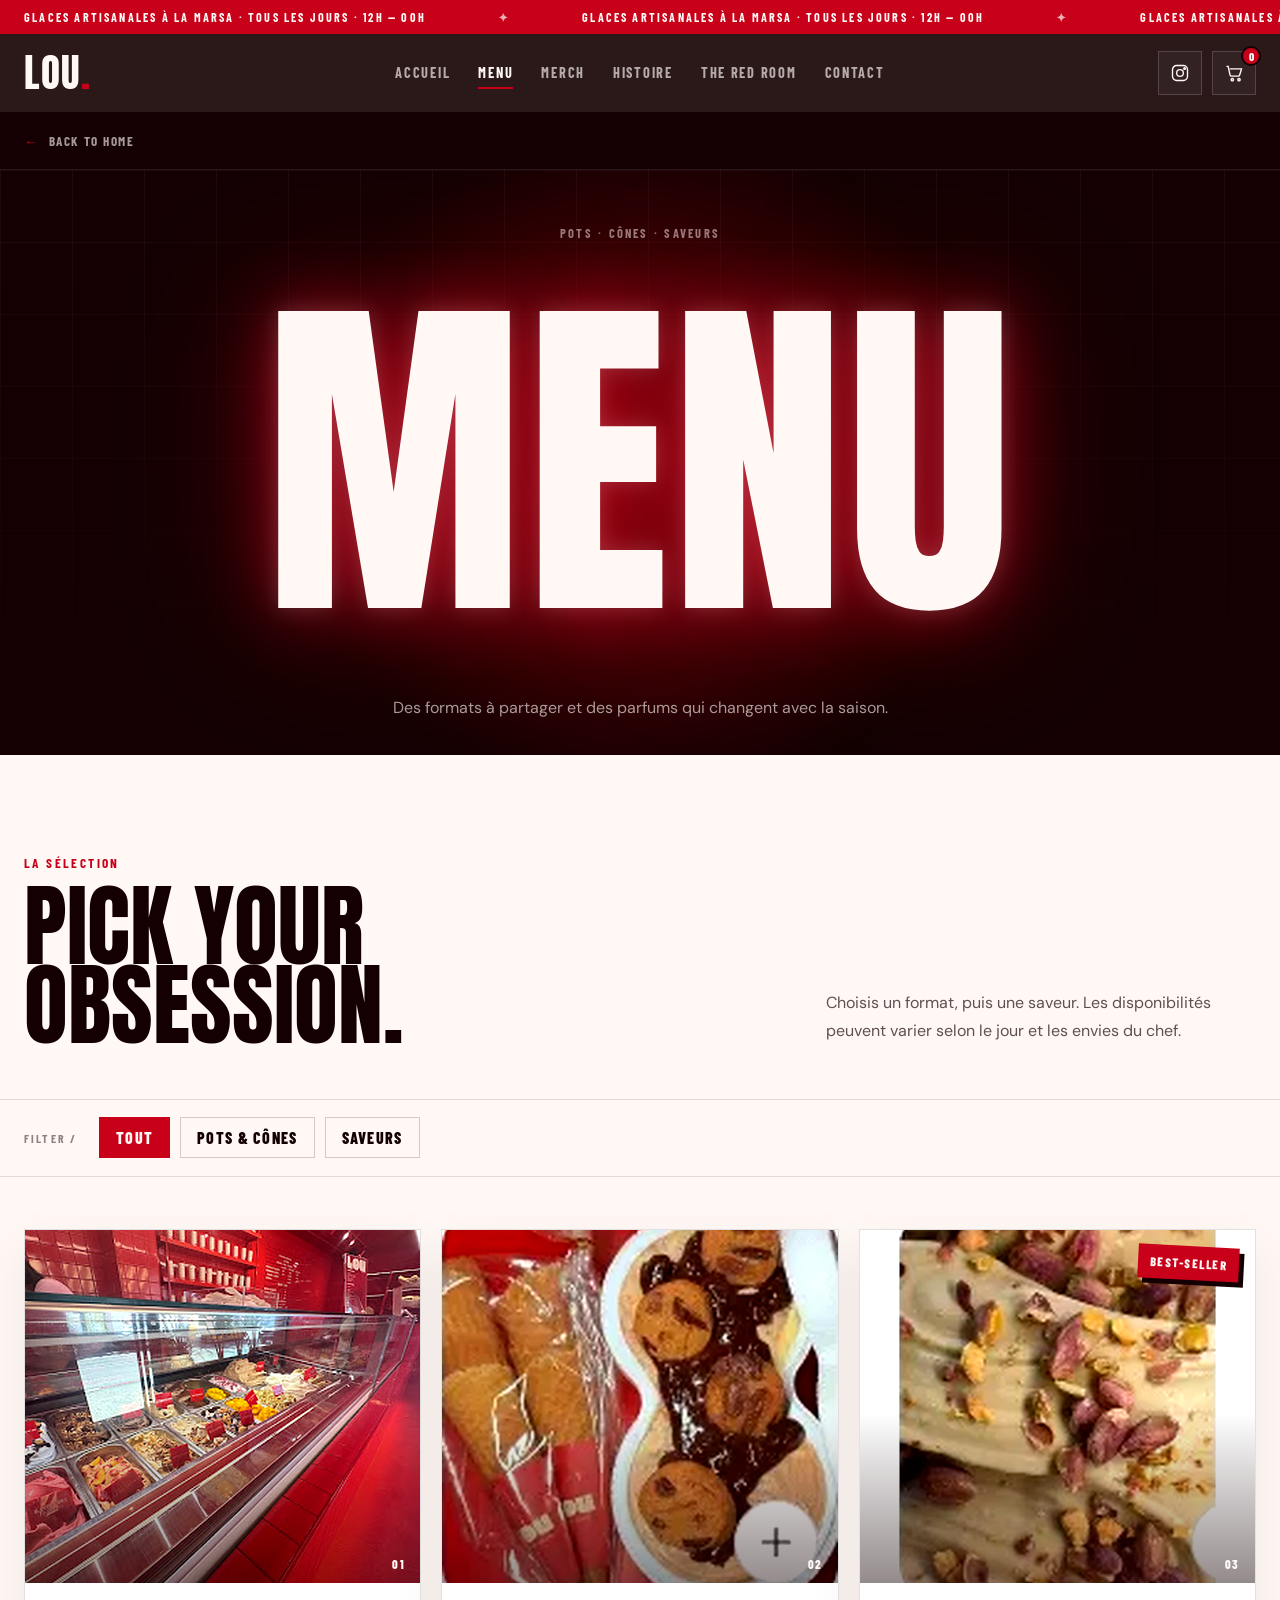
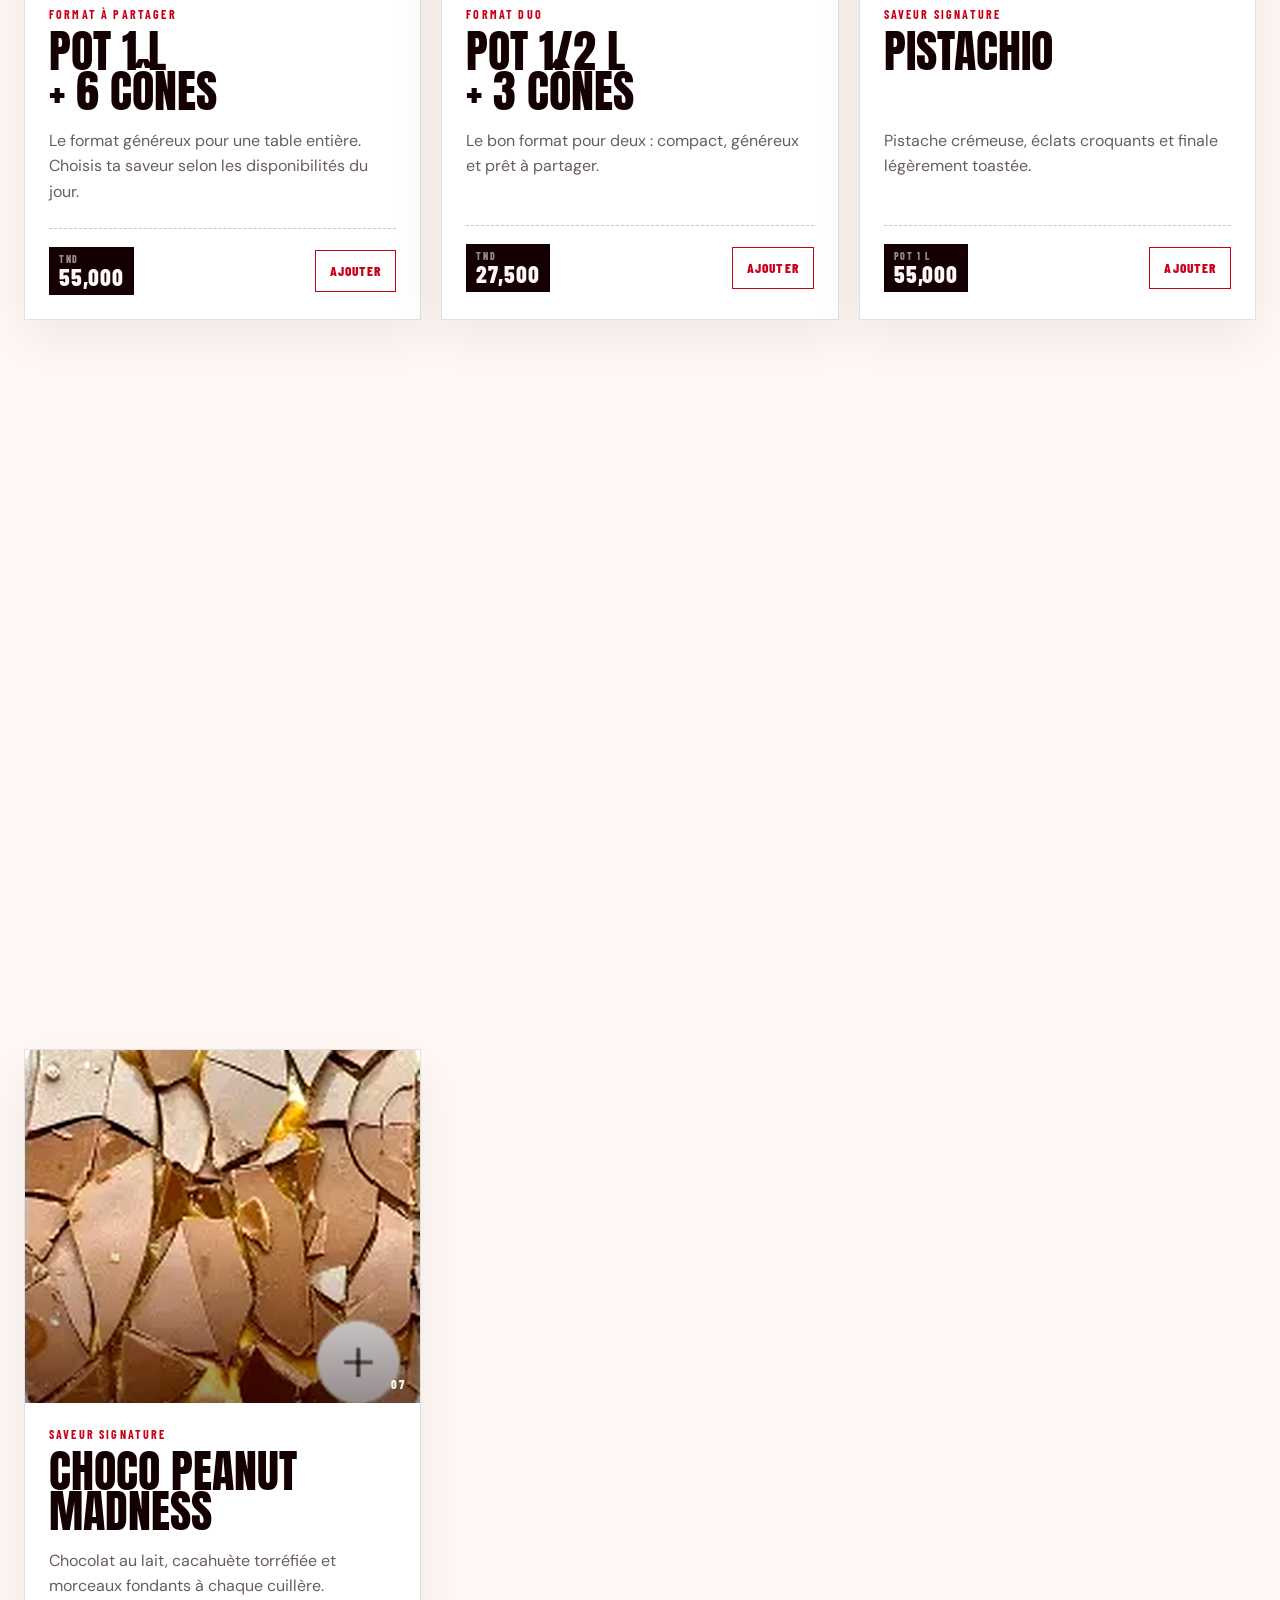
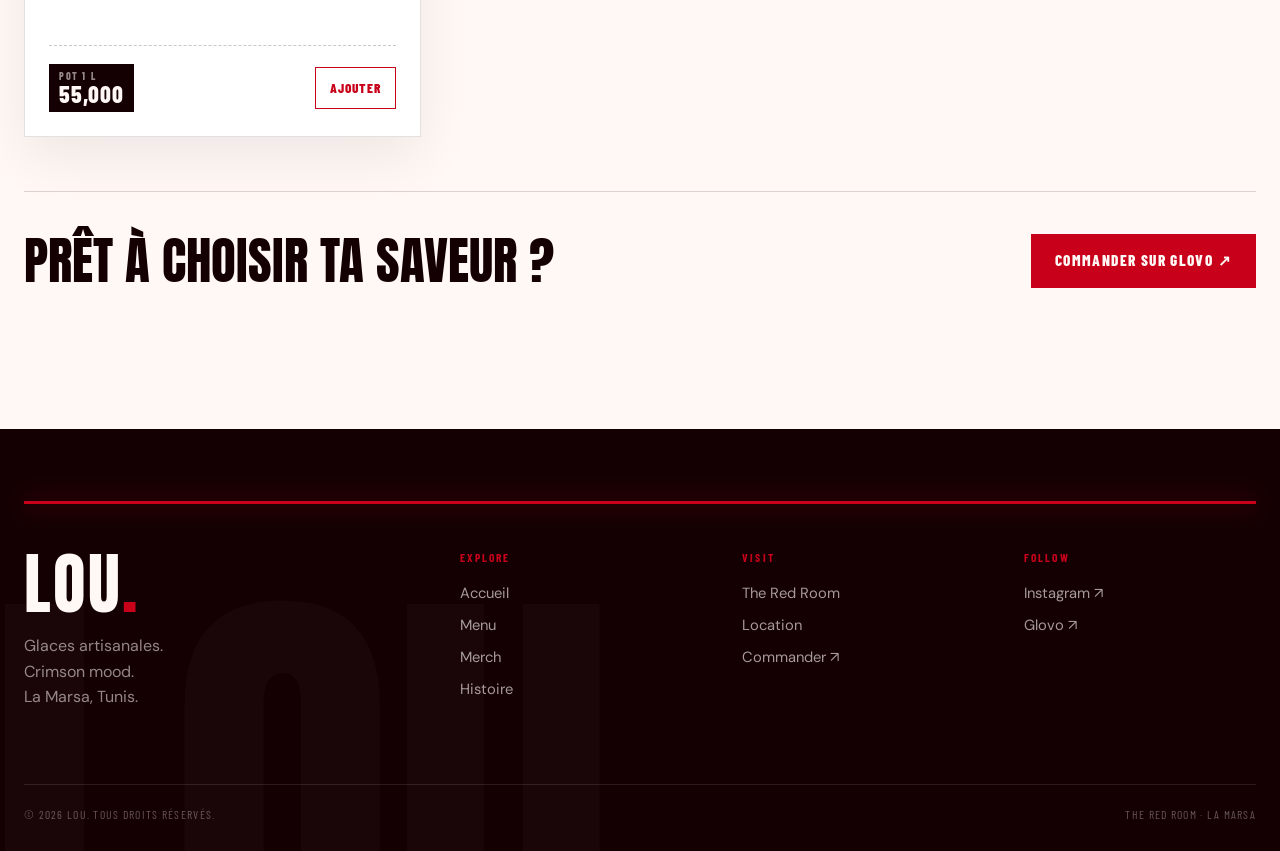
==== menu.html @ 0f04a9cf "Add files via upload" ====
<!DOCTYPE html>
<html lang="fr">
<head>
  <meta charset="UTF-8">
  <meta name="viewport" content="width=device-width, initial-scale=1.0">
  <meta name="description" content="Découvrez le menu complet de LOU : pots, cônes et saveurs artisanales à La Marsa.">
  <meta name="theme-color" content="#140003">
  <title>Menu — LOU La Marsa</title>
  <link rel="preconnect" href="https://fonts.googleapis.com">
  <link rel="preconnect" href="https://fonts.gstatic.com" crossorigin>
  <link href="https://fonts.googleapis.com/css2?family=Anton&family=Barlow+Condensed:wght@500;600;700;800&family=DM+Sans:opsz,wght@9..40,400;9..40,500;9..40,600;9..40,700&display=swap" rel="stylesheet">
  <link rel="icon" href="data:image/svg+xml,<svg xmlns='http://www.w3.org/2000/svg' viewBox='0 0 100 100'><text y='.9em' font-size='90'>🍦</text></svg>">
  <link rel="stylesheet" href="style.css">
  <script src="script.js" defer></script>
</head>
<body class="page-menu is-entering">
  <div class="page-transition" aria-hidden="true"><span>MENU</span></div>
  <div class="announcement"><div class="announcement-track"><span>GLACES ARTISANALES À LA MARSA · TOUS LES JOURS · 12H — 00H</span><span aria-hidden="true">GLACES ARTISANALES À LA MARSA · TOUS LES JOURS · 12H — 00H</span><span aria-hidden="true">GLACES ARTISANALES À LA MARSA · TOUS LES JOURS · 12H — 00H</span></div></div>

  <header class="site-header" id="siteHeader">
    <a class="brand" href="index.html" aria-label="Accueil LOU">LOU<span>.</span></a>
    <nav class="desktop-nav" aria-label="Navigation principale"><a data-nav="home" href="index.html">Accueil</a><a data-nav="menu" href="menu.html">Menu</a><a data-nav="merch" href="merch.html">Merch</a><a href="index.html#histoire">Histoire</a><a href="index.html#red-room">The Red Room</a><a href="index.html#location">Contact</a></nav>
    <div class="header-actions"><a class="icon-link" href="https://www.instagram.com/loucreate__/" target="_blank" rel="noopener" aria-label="Instagram LOU"><svg viewBox="0 0 24 24" aria-hidden="true"><rect x="3" y="3" width="18" height="18" rx="5"></rect><circle cx="12" cy="12" r="4"></circle><circle cx="17.5" cy="6.5" r="1"></circle></svg></a><a class="cart-button" href="https://glovoapp.com/fr/tn/tunis/stores/lou-tis" target="_blank" rel="noopener" aria-label="Commander sur Glovo"><svg viewBox="0 0 24 24" aria-hidden="true"><path d="M3 4h2l2.2 10.2a2 2 0 0 0 2 1.6h7.7a2 2 0 0 0 1.9-1.4L21 7H7"></path><circle cx="10" cy="20" r="1.4"></circle><circle cx="18" cy="20" r="1.4"></circle></svg><span class="cart-count" id="cartCount">0</span></a><button class="menu-toggle" id="menuToggle" type="button" aria-label="Ouvrir le menu" aria-expanded="false" aria-controls="mobileMenu"><span></span><span></span></button></div>
    <nav class="mobile-menu" id="mobileMenu" aria-label="Navigation mobile"><a data-nav="home" href="index.html">Accueil</a><a data-nav="menu" href="menu.html">Menu</a><a data-nav="merch" href="merch.html">Merch</a><a href="index.html#histoire">Histoire</a><a href="index.html#red-room">The Red Room</a><a href="index.html#location">Contact</a><a class="mobile-menu-cta" href="https://glovoapp.com/fr/tn/tunis/stores/lou-tis" target="_blank" rel="noopener">Commander sur Glovo ↗</a></nav>
  </header>

  <main>
    <div class="breadcrumb-wrap"><a class="breadcrumb" href="index.html"><span>←</span> Back to Home</a></div>

    <section class="page-hero page-hero-menu">
      <div class="page-hero-grid" aria-hidden="true"></div>
      <p class="page-hero-kicker">Pots · Cônes · Saveurs</p>
      <h1>MENU</h1>
      <p>Des formats à partager et des parfums qui changent avec la saison.</p>
    </section>

    <section class="catalog-section catalog-menu">
      <div class="catalog-intro container reveal"><div><p class="eyebrow eyebrow-red">La sélection</p><h2>Pick your<br>obsession.</h2></div><p>Choisis un format, puis une saveur. Les disponibilités peuvent varier selon le jour et les envies du chef.</p></div>

      <div class="filter-bar-wrap">
        <div class="filter-bar container" role="group" aria-label="Filtrer le menu">
          <span class="filter-label">FILTER /</span>
          <button class="filter-button is-active" type="button" data-filter-group="menu" data-filter="all">Tout</button>
          <button class="filter-button" type="button" data-filter-group="menu" data-filter="formats">Pots &amp; Cônes</button>
          <button class="filter-button" type="button" data-filter-group="menu" data-filter="saveurs">Saveurs</button>
        </div>
      </div>

      <div class="catalog-grid menu-catalog-grid container" data-filter-grid="menu">
        <article class="menu-catalog-card reveal" data-category="formats" data-menu-card>
          <div class="menu-catalog-media"><img src="assets/lou-vitrine.png" alt="Pot 1 litre LOU accompagné de six cônes"><span class="card-number">01</span></div>
          <div class="menu-catalog-copy"><p class="menu-card-kicker">Format à partager</p><h3>Pot 1 L<br>+ 6 cônes</h3><p>Le format généreux pour une table entière. Choisis ta saveur selon les disponibilités du jour.</p><div class="menu-catalog-bottom"><strong class="price-tag"><small>TND</small> 55,000</strong><button class="add-button" type="button" data-product="Pot 1 L + 6 cônes">Ajouter</button></div></div>
          <div class="menu-card-detail" aria-hidden="true"><span class="utility-label">DÉTAIL</span><p>1 litre · 6 cônes croustillants · saveur au choix.</p><button class="menu-details-toggle" type="button" aria-label="Fermer le détail">×</button></div><button class="menu-card-hit" type="button" aria-label="Voir le détail du Pot 1 L + 6 cônes"></button>
        </article>

        <article class="menu-catalog-card reveal" data-category="formats" data-menu-card>
          <div class="menu-catalog-media"><img src="assets/menu-half-pot.jpg" alt="Pot un demi-litre LOU accompagné de trois cônes"><span class="card-number">02</span></div>
          <div class="menu-catalog-copy"><p class="menu-card-kicker">Format duo</p><h3>Pot 1/2 L<br>+ 3 cônes</h3><p>Le bon format pour deux : compact, généreux et prêt à partager.</p><div class="menu-catalog-bottom"><strong class="price-tag"><small>TND</small> 27,500</strong><button class="add-button" type="button" data-product="Pot 1/2 L + 3 cônes">Ajouter</button></div></div>
          <div class="menu-card-detail" aria-hidden="true"><span class="utility-label">DÉTAIL</span><p>1/2 litre · 3 cônes · saveur au choix selon disponibilité.</p><button class="menu-details-toggle" type="button" aria-label="Fermer le détail">×</button></div><button class="menu-card-hit" type="button" aria-label="Voir le détail du Pot 1/2 L + 3 cônes"></button>
        </article>

        <article class="menu-catalog-card reveal" data-category="saveurs" data-menu-card>
          <span class="floating-badge">BEST-SELLER</span><div class="menu-catalog-media"><img src="assets/menu-pistachio.jpg" alt="Glace Pistachio"><span class="card-number">03</span></div>
          <div class="menu-catalog-copy"><p class="menu-card-kicker">Saveur signature</p><h3>Pistachio</h3><p>Pistache crémeuse, éclats croquants et finale légèrement toastée.</p><div class="menu-catalog-bottom"><strong class="price-tag"><small>POT 1 L</small> 55,000</strong><button class="add-button" type="button" data-product="Pistachio">Ajouter</button></div></div>
          <div class="menu-card-detail" aria-hidden="true"><span class="utility-label">PROFIL</span><p>Pistache ronde · fruits secs · douceur maîtrisée.</p><button class="menu-details-toggle" type="button" aria-label="Fermer le détail">×</button></div><button class="menu-card-hit" type="button" aria-label="Voir le détail de Pistachio"></button>
        </article>

        <article class="menu-catalog-card reveal" data-category="saveurs" data-menu-card>
          <div class="menu-catalog-media"><img src="assets/menu-brownie-fix.jpg" alt="The Brownie Fix"><span class="card-number">04</span></div>
          <div class="menu-catalog-copy"><p class="menu-card-kicker">Saveur signature</p><h3>The<br>Brownie Fix</h3><p>Éclats de brownie, noisettes croquantes et sauce chocolat ultra-gourmande.</p><div class="menu-catalog-bottom"><strong class="price-tag"><small>POT 1 L</small> 55,000</strong><button class="add-button" type="button" data-product="The Brownie Fix">Ajouter</button></div></div>
          <div class="menu-card-detail" aria-hidden="true"><span class="utility-label">PROFIL</span><p>Brownie fondant · noisettes · chocolat · gros contraste.</p><button class="menu-details-toggle" type="button" aria-label="Fermer le détail">×</button></div><button class="menu-card-hit" type="button" aria-label="Voir le détail de The Brownie Fix"></button>
        </article>

        <article class="menu-catalog-card reveal" data-category="saveurs" data-menu-card>
          <div class="menu-catalog-media"><img src="assets/menu-valrhona.jpg" alt="Valrhona Dark Chocolate"><span class="card-number">05</span></div>
          <div class="menu-catalog-copy"><p class="menu-card-kicker">Saveur signature</p><h3>Valrhona<br>Dark Chocolate</h3><p>Chocolat noir intense, texture dense et finale profondément cacaotée.</p><div class="menu-catalog-bottom"><strong class="price-tag"><small>POT 1 L</small> 55,000</strong><button class="add-button" type="button" data-product="Valrhona Dark Chocolate">Ajouter</button></div></div>
          <div class="menu-card-detail" aria-hidden="true"><span class="utility-label">PROFIL</span><p>Cacao profond · intensité nette · douceur maîtrisée.</p><button class="menu-details-toggle" type="button" aria-label="Fermer le détail">×</button></div><button class="menu-card-hit" type="button" aria-label="Voir le détail de Valrhona Dark Chocolate"></button>
        </article>

        <article class="menu-catalog-card reveal" data-category="saveurs" data-menu-card>
          <div class="menu-catalog-media"><img src="assets/menu-berrylicious.jpg" alt="Berrylicious"><span class="card-number">06</span></div>
          <div class="menu-catalog-copy"><p class="menu-card-kicker">Saveur fruitée</p><h3>Berrylicious</h3><p>Une base lactée onctueuse avec un tourbillon généreux de fruits rouges.</p><div class="menu-catalog-bottom"><strong class="price-tag"><small>POT 1 L</small> 55,000</strong><button class="add-button" type="button" data-product="Berrylicious">Ajouter</button></div></div>
          <div class="menu-card-detail" aria-hidden="true"><span class="utility-label">PROFIL</span><p>Fruité · acidulé · ultra-crémeux · éclats croquants.</p><button class="menu-details-toggle" type="button" aria-label="Fermer le détail">×</button></div><button class="menu-card-hit" type="button" aria-label="Voir le détail de Berrylicious"></button>
        </article>

        <article class="menu-catalog-card reveal" data-category="saveurs" data-menu-card>
          <div class="menu-catalog-media"><img src="assets/menu-choco-peanut.jpg" alt="Choco Peanut Madness"><span class="card-number">07</span></div>
          <div class="menu-catalog-copy"><p class="menu-card-kicker">Saveur signature</p><h3>Choco Peanut<br>Madness</h3><p>Chocolat au lait, cacahuète torréfiée et morceaux fondants à chaque cuillère.</p><div class="menu-catalog-bottom"><strong class="price-tag"><small>POT 1 L</small> 55,000</strong><button class="add-button" type="button" data-product="Choco Peanut Madness">Ajouter</button></div></div>
          <div class="menu-card-detail" aria-hidden="true"><span class="utility-label">PROFIL</span><p>Chocolat lacté · peanut roast · salé-sucré généreux.</p><button class="menu-details-toggle" type="button" aria-label="Fermer le détail">×</button></div><button class="menu-card-hit" type="button" aria-label="Voir le détail de Choco Peanut Madness"></button>
        </article>
      </div>

      <div class="catalog-cta container reveal"><p>Prêt à choisir ta saveur ?</p><a class="button button-red" href="https://glovoapp.com/fr/tn/tunis/stores/lou-tis" target="_blank" rel="noopener">Commander sur Glovo ↗</a></div>
    </section>
  </main>

  <footer class="site-footer"><div class="footer-watermark" aria-hidden="true">LOU</div><div class="footer-topline"></div><div class="footer-grid container"><div class="footer-intro"><a class="footer-brand" href="index.html">LOU<span>.</span></a><p>Glaces artisanales.<br>Crimson mood.<br>La Marsa, Tunis.</p></div><div class="footer-column"><span>EXPLORE</span><a href="index.html">Accueil</a><a href="menu.html">Menu</a><a href="merch.html">Merch</a><a href="index.html#histoire">Histoire</a></div><div class="footer-column"><span>VISIT</span><a href="index.html#red-room">The Red Room</a><a href="index.html#location">Location</a><a href="https://glovoapp.com/fr/tn/tunis/stores/lou-tis" target="_blank" rel="noopener">Commander ↗</a></div><div class="footer-column"><span>FOLLOW</span><a href="https://www.instagram.com/loucreate__/" target="_blank" rel="noopener">Instagram ↗</a><a href="https://glovoapp.com/fr/tn/tunis/stores/lou-tis" target="_blank" rel="noopener">Glovo ↗</a></div></div><div class="footer-bottom container"><span>© 2026 LOU. Tous droits réservés.</span><span>THE RED ROOM · LA MARSA</span></div></footer>
  <div class="toast" id="toast" role="status" aria-live="polite"></div>
</body>
</html>
---- style.css ----
:root {
  --red: #C8001A;
  --black: #140003;
  --cream: #FFF8F5;
  --garnet: #3D0008;
  --red-deep: #76000f;
  --display: "Anton", sans-serif;
  --body: "DM Sans", sans-serif;
  --utility: "Barlow Condensed", sans-serif;
  --container: min(1240px, calc(100vw - 48px));
  --header-h: 78px;
  --announcement-h: 34px;
}

* { box-sizing: border-box; }
html { scroll-behavior: smooth; }
body { margin: 0; color: var(--black); background: var(--cream); font-family: var(--body); overflow-x: hidden; -webkit-font-smoothing: antialiased; }
body.menu-open { overflow: hidden; }
img { display: block; width: 100%; }
a { color: inherit; text-decoration: none; }
button, a { font: inherit; }
button { color: inherit; }
::selection { color: var(--cream); background: var(--red); }
.container { width: var(--container); margin-inline: auto; }

.eyebrow, .utility-label, .announcement, .hero-meta, .hero-image-index, .menu-card-kicker, .filter-label, .page-hero-kicker, .story-poster-label, .red-room-index, .footer-column > span, .merch-editorial-info span, .merch-drop-copy .utility-label { font-family: var(--utility); font-weight: 700; letter-spacing: .18em; text-transform: uppercase; }
.eyebrow { margin: 0 0 16px; font-size: .83rem; }
.eyebrow-red { color: var(--red); }
.eyebrow-light { color: rgba(255,248,245,.66); }

.button { position: relative; isolation: isolate; min-height: 54px; display: inline-flex; align-items: center; justify-content: center; gap: 10px; padding: 14px 23px; border: 1px solid transparent; font-family: var(--utility); font-size: .96rem; font-weight: 800; letter-spacing: .09em; text-transform: uppercase; overflow: hidden; cursor: pointer; transition: color .25s ease, border-color .25s ease, transform .25s ease, background .25s ease; }
.button::before { content: ""; position: absolute; inset: 0; z-index: -1; background: var(--button-hover-bg, var(--red)); transform: translateY(103%); transition: transform .3s cubic-bezier(.22,1,.36,1); }
.button:hover { transform: translateY(-2px); }
.button:hover::before { transform: translateY(0); }
.button-cream { --button-hover-bg: var(--red); color: var(--black); background: var(--cream); }
.button-cream:hover { color: var(--cream); }
.button-outline-light { --button-hover-bg: var(--cream); color: var(--cream); border-color: rgba(255,248,245,.46); background: transparent; }
.button-outline-light:hover { color: var(--black); border-color: var(--cream); }
.button-red { --button-hover-bg: var(--black); color: var(--cream); background: var(--red); }
.button-red:hover { color: var(--cream); }
.button-dark { --button-hover-bg: var(--red); color: var(--cream); background: var(--black); }
.button-wide { min-width: min(420px, 100%); }
.text-link { width: fit-content; display: inline-flex; align-items: center; gap: 12px; padding-bottom: 6px; color: var(--red); border-bottom: 1px solid currentColor; font-family: var(--utility); font-weight: 800; letter-spacing: .08em; text-transform: uppercase; }
.text-link span { transition: transform .25s ease; }
.text-link:hover span { transform: translate(4px,3px); }

.page-transition { position: fixed; inset: 0; z-index: 9999; display: grid; place-items: center; color: var(--cream); background: var(--red); transform: translateY(-100%); pointer-events: none; }
.page-transition span { font-family: var(--display); font-size: clamp(4rem, 14vw, 12rem); letter-spacing: .04em; }
body.is-entering .page-transition { animation: pageReveal .75s cubic-bezier(.77,0,.18,1) both; }
body.is-leaving .page-transition { pointer-events: all; animation: pageCover .55s cubic-bezier(.77,0,.18,1) both; }
@keyframes pageReveal { 0% { transform: translateY(0); } 100% { transform: translateY(100%); } }
@keyframes pageCover { 0% { transform: translateY(-100%); } 100% { transform: translateY(0); } }

.announcement { position: relative; z-index: 1100; height: var(--announcement-h); overflow: hidden; color: var(--cream); background: var(--red); font-size: .76rem; white-space: nowrap; }
.announcement-track { min-width: max-content; height: 100%; display: flex; align-items: center; gap: 72px; padding-left: 24px; animation: announcementScroll 24s linear infinite; }
.announcement-track span::after { content: "✦"; margin-left: 72px; opacity: .7; }
@keyframes announcementScroll { to { transform: translateX(-33.333%); } }

.site-header { position: sticky; top: 0; z-index: 1000; min-height: var(--header-h); display: grid; grid-template-columns: 1fr auto 1fr; align-items: center; gap: 24px; padding: 12px max(24px, calc((100vw - 1240px)/2)); color: var(--cream); background: rgba(20,0,3,.9); border-bottom: 1px solid transparent; backdrop-filter: blur(18px); transition: border-color .25s ease, box-shadow .25s ease, background .25s ease; }
.site-header.is-scrolled { background: rgba(20,0,3,.97); border-color: rgba(255,248,245,.12); box-shadow: 0 16px 48px rgba(20,0,3,.28); }
.brand, .footer-brand { width: fit-content; font-family: var(--display); line-height: 1; letter-spacing: .03em; }
.brand { font-size: 2.45rem; }
.brand span, .footer-brand span { color: var(--red); }
.desktop-nav { display: flex; align-items: center; justify-content: center; gap: 28px; }
.desktop-nav a { position: relative; padding: 9px 0; color: rgba(255,248,245,.66); font-family: var(--utility); font-size: .9rem; font-weight: 700; letter-spacing: .12em; text-transform: uppercase; transition: color .25s ease; }
.desktop-nav a::after { content: ""; position: absolute; left: 50%; right: 50%; bottom: 1px; height: 2px; background: var(--red); transition: left .25s ease, right .25s ease; }
.desktop-nav a:hover { color: var(--cream); }
.desktop-nav a:hover::after { left: 0; right: 0; }
.page-home [data-nav="home"], .page-menu [data-nav="menu"], .page-merch [data-nav="merch"] { color: var(--cream); }
.page-home .desktop-nav [data-nav="home"]::after, .page-menu .desktop-nav [data-nav="menu"]::after, .page-merch .desktop-nav [data-nav="merch"]::after { left: 0; right: 0; }
.header-actions { justify-self: end; display: flex; align-items: center; gap: 10px; }
.icon-link, .cart-button, .menu-toggle { width: 44px; height: 44px; display: grid; place-items: center; border: 1px solid rgba(255,248,245,.16); background: rgba(255,248,245,.04); transition: border-color .25s ease, background .25s ease; }
.icon-link:hover, .cart-button:hover, .menu-toggle:hover { border-color: rgba(255,248,245,.5); background: rgba(255,248,245,.1); }
.icon-link svg, .cart-button svg { width: 20px; fill: none; stroke: currentColor; stroke-width: 1.65; }
.cart-button { position: relative; }
.cart-count { position: absolute; top: -6px; right: -6px; min-width: 20px; height: 20px; display: grid; place-items: center; padding: 0 5px; border: 2px solid var(--black); border-radius: 99px; color: var(--cream); background: var(--red); font-family: var(--utility); font-size: .72rem; font-weight: 800; }
.menu-toggle { display: none; position: relative; cursor: pointer; }
.menu-toggle span { position: absolute; width: 20px; height: 2px; background: var(--cream); transition: transform .25s ease, top .25s ease; }
.menu-toggle span:first-child { top: 17px; }
.menu-toggle span:last-child { top: 25px; }
.menu-toggle.is-open span:first-child { top: 21px; transform: rotate(45deg); }
.menu-toggle.is-open span:last-child { top: 21px; transform: rotate(-45deg); }
.mobile-menu { position: fixed; inset: calc(var(--announcement-h) + var(--header-h)) 0 0; z-index: 999; display: none; flex-direction: column; align-items: stretch; gap: 0; padding: 32px 24px; color: var(--cream); background: var(--black); transform: translateY(-12px); opacity: 0; pointer-events: none; transition: opacity .25s ease, transform .25s ease; }
.mobile-menu a { padding: 17px 0; border-bottom: 1px solid rgba(255,248,245,.12); font-family: var(--display); font-size: 2.2rem; text-transform: uppercase; }
.mobile-menu a[data-nav] { color: rgba(255,248,245,.64); }
.page-home .mobile-menu [data-nav="home"], .page-menu .mobile-menu [data-nav="menu"], .page-merch .mobile-menu [data-nav="merch"] { color: var(--cream); }
.mobile-menu .mobile-menu-cta { margin-top: 18px; padding: 18px; color: var(--cream); background: var(--red); font-family: var(--utility); font-size: 1rem; text-align: center; }
.mobile-menu.is-open { opacity: 1; transform: none; pointer-events: auto; }

.hero { position: relative; min-height: calc(100svh - var(--announcement-h) - var(--header-h)); display: grid; align-items: center; overflow: hidden; color: var(--cream); background: var(--black); }
.hero-noise { position: absolute; inset: 0; z-index: 1; opacity: .16; pointer-events: none; background-image: url("data:image/svg+xml,%3Csvg viewBox='0 0 180 180' xmlns='http://www.w3.org/2000/svg'%3E%3Cfilter id='n'%3E%3CfeTurbulence type='fractalNoise' baseFrequency='.9' numOctaves='3' stitchTiles='stitch'/%3E%3C/filter%3E%3Crect width='100%25' height='100%25' filter='url(%23n)' opacity='.45'/%3E%3C/svg%3E"); mix-blend-mode: soft-light; }
.hero-drip { position: absolute; top: 0; left: 0; z-index: 0; width: 100%; height: 72%; opacity: .95; }
.drip-thread { fill: none; stroke: rgba(200,0,26,.9); stroke-width: 17; stroke-linecap: round; filter: drop-shadow(0 0 20px rgba(200,0,26,.5)); animation: dripStretch 5s ease-in-out infinite alternate; transform-origin: top; }
.drip-two { animation-delay: -1.4s; }
.drip-three { animation-delay: -2.8s; }
.drip-drop { fill: var(--red); filter: drop-shadow(0 0 18px rgba(200,0,26,.8)); animation: dropFloat 2.8s ease-in-out infinite; }
.drip-drop-two { animation-delay: -.8s; }
.drip-drop-three { animation-delay: -1.6s; }
@keyframes dripStretch { 50% { transform: scaleY(1.08); } }
@keyframes dropFloat { 50% { transform: translateY(18px); opacity: .45; } }
.hero-cursor-glow { position: absolute; z-index: 1; width: 420px; height: 420px; border-radius: 50%; background: radial-gradient(circle, rgba(200,0,26,.24), rgba(200,0,26,0) 68%); transform: translate(-50%,-50%); filter: blur(18px); opacity: 0; pointer-events: none; transition: opacity .25s ease; }
.hero:hover .hero-cursor-glow { opacity: 1; }
.hero-marquee { position: absolute; left: 0; right: 0; bottom: 16%; z-index: 0; color: rgba(255,248,245,.028); font-family: var(--display); font-size: clamp(6rem, 15vw, 15rem); white-space: nowrap; animation: heroMarquee 30s linear infinite; }
@keyframes heroMarquee { to { transform: translateX(-50%); } }
.hero-inner { position: relative; z-index: 3; display: grid; grid-template-columns: minmax(0,1.02fr) minmax(360px,.98fr); align-items: center; gap: clamp(36px,6vw,90px); padding-block: 80px 100px; }
.hero-copy { max-width: 650px; }
.hero-logo { margin: 0; font-family: var(--display); font-size: clamp(8rem, 17vw, 15.5rem); line-height: .77; letter-spacing: .015em; text-shadow: 0 0 8px rgba(255,248,245,.75), 0 0 28px rgba(200,0,26,.95), 0 0 72px rgba(200,0,26,.68), 0 0 140px rgba(200,0,26,.32); animation: neonPulse 3.2s ease-in-out infinite alternate; }
@keyframes neonPulse { 0%, 18%, 22%, 100% { opacity: 1; } 20% { opacity: .86; } 21% { opacity: .96; } 55% { text-shadow: 0 0 10px rgba(255,248,245,.9),0 0 34px rgba(200,0,26,1),0 0 96px rgba(200,0,26,.72),0 0 180px rgba(200,0,26,.42); } }
.hero-tagline { margin: 24px 0 0; font-family: var(--display); font-size: clamp(2.1rem,4.1vw,4.6rem); line-height: .93; text-transform: uppercase; }
.hero-description { max-width: 570px; margin: 22px 0 0; color: rgba(255,248,245,.7); font-size: 1.02rem; line-height: 1.75; }
.hero-actions { display: flex; flex-wrap: wrap; gap: 12px; margin-top: 30px; }
.hero-meta { display: flex; flex-wrap: wrap; gap: 24px; margin-top: 34px; color: rgba(255,248,245,.56); font-size: .76rem; }
.hero-meta span { display: grid; gap: 4px; }
.hero-meta b { color: var(--cream); font-size: 1rem; letter-spacing: .08em; }
.hero-visual { position: relative; min-height: 590px; }
.hero-image-frame { position: absolute; inset: 6% 3% 5% 10%; overflow: hidden; background: var(--garnet); box-shadow: 0 42px 100px rgba(0,0,0,.46); transform: rotate(1.5deg); }
.hero-image-frame::after { content: ""; position: absolute; inset: 0; background: linear-gradient(180deg, rgba(20,0,3,.05), rgba(20,0,3,.72)); }
.hero-image-frame img { height: 100%; object-fit: cover; filter: saturate(.82) contrast(1.08); }
.hero-image-index { position: absolute; top: 18px; left: 18px; z-index: 2; padding: 7px 9px; color: var(--cream); background: rgba(20,0,3,.66); font-size: .7rem; }
.hero-image-caption { position: absolute; left: 24px; right: 24px; bottom: 24px; z-index: 2; display: grid; gap: 6px; }
.hero-image-caption span { color: rgba(255,248,245,.62); font-family: var(--utility); font-size: .8rem; font-weight: 700; letter-spacing: .14em; text-transform: uppercase; }
.hero-image-caption strong { font-family: var(--display); font-size: 1.55rem; font-weight: 400; text-transform: uppercase; }
.hero-floating-card { position: absolute; z-index: 4; width: 190px; display: grid; grid-template-columns: 74px 1fr; gap: 12px; align-items: center; padding: 10px; color: var(--black); background: var(--cream); box-shadow: 0 18px 55px rgba(0,0,0,.3); }
.hero-floating-card img { aspect-ratio: 1; object-fit: cover; }
.hero-floating-card div { display: grid; gap: 4px; }
.hero-floating-card span { color: var(--red); font-family: var(--utility); font-size: .72rem; font-weight: 800; letter-spacing: .12em; text-transform: uppercase; }
.hero-floating-card strong { font-family: var(--display); font-size: 1.15rem; font-weight: 400; text-transform: uppercase; }
.hero-floating-card-top { top: 2%; right: -4%; transform: rotate(3deg); }
.hero-floating-card-bottom { bottom: 2%; left: -2%; transform: rotate(-3deg); }
.hero-scroll { position: absolute; right: 28px; bottom: 28px; z-index: 4; display: flex; align-items: center; gap: 12px; color: rgba(255,248,245,.65); font-family: var(--utility); font-size: .75rem; font-weight: 700; letter-spacing: .14em; text-transform: uppercase; }
.hero-scroll i { position: relative; width: 54px; height: 1px; background: rgba(255,248,245,.36); overflow: hidden; }
.hero-scroll i::after { content: ""; position: absolute; inset: 0; background: var(--red); transform: translateX(-100%); animation: scrollLine 1.8s ease-in-out infinite; }
@keyframes scrollLine { to { transform: translateX(100%); } }

.ticker { overflow: hidden; color: var(--cream); background: var(--red); border-block: 1px solid rgba(255,248,245,.2); }
.ticker-track { min-width: max-content; display: flex; align-items: center; gap: 30px; padding: 13px 0; font-family: var(--utility); font-size: .88rem; font-weight: 800; letter-spacing: .16em; animation: tickerMove 28s linear infinite; }
.ticker-track i { font-style: normal; opacity: .55; }
@keyframes tickerMove { to { transform: translateX(-50%); } }

.preview-section { padding: 110px 0; }
.menu-preview { background: var(--cream); }
.merch-preview { color: var(--cream); background: var(--black); }
.section-heading { display: grid; grid-template-columns: 1fr minmax(260px,420px); align-items: end; gap: 54px; margin-bottom: 44px; }
.section-heading h2, .story-heading h2, .catalog-intro h2 { margin: 0; font-family: var(--display); font-size: clamp(3.8rem,7vw,7.6rem); font-weight: 400; line-height: .88; text-transform: uppercase; }
.heading-copy, .catalog-intro > p { margin: 0; color: rgba(20,0,3,.68); font-size: 1rem; line-height: 1.75; }
.section-heading-dark .heading-copy { color: rgba(255,248,245,.62); }
.preview-grid { display: grid; grid-template-columns: repeat(3,1fr); gap: 18px; }
.preview-card { position: relative; overflow: hidden; border: 1px solid rgba(20,0,3,.12); background: #fff; box-shadow: 0 20px 50px rgba(20,0,3,.08); transition: transform .35s ease, box-shadow .35s ease; }
.preview-card:hover { transform: translateY(-8px); box-shadow: 0 34px 72px rgba(20,0,3,.14); }
.preview-media { aspect-ratio: 1.08; overflow: hidden; background: var(--garnet); }
.preview-media img { height: 100%; object-fit: cover; transform: translateY(var(--parallax-y,0)) scale(1.08); transition: transform .55s ease; }
.preview-card:hover .preview-media img { transform: translateY(var(--parallax-y,0)) scale(1.14); }
.preview-card-copy { padding: 24px; }
.preview-card-copy h3 { min-height: 2.05em; margin: 9px 0 12px; font-family: var(--display); font-size: clamp(2rem,3vw,3rem); font-weight: 400; line-height: .93; text-transform: uppercase; }
.preview-card-copy > p { min-height: 4.8em; margin: 0; color: rgba(20,0,3,.64); line-height: 1.6; }
.preview-card-bottom { display: flex; align-items: center; justify-content: space-between; gap: 16px; margin-top: 24px; padding-top: 18px; border-top: 1px dashed rgba(20,0,3,.22); }
.floating-badge { position: absolute; top: 16px; right: 16px; z-index: 4; padding: 10px 12px; color: var(--cream); background: var(--red); box-shadow: 5px 5px 0 var(--black); font-family: var(--utility); font-size: .78rem; font-weight: 800; letter-spacing: .12em; transform: rotate(3deg); }
.price-tag { display: inline-grid; gap: 2px; padding: 8px 10px 7px; color: var(--cream); background: var(--black); font-family: var(--utility); font-size: 1.48rem; font-weight: 800; line-height: .92; letter-spacing: .04em; }
.price-tag small { color: rgba(255,248,245,.55); font-size: .62rem; letter-spacing: .16em; }
.price-tag-dark { color: var(--black); background: var(--cream); }
.price-tag-dark small { color: rgba(20,0,3,.55); }
.add-button { position: relative; z-index: 3; min-height: 42px; padding: 9px 14px; border: 1px solid var(--red); color: var(--red); background: transparent; font-family: var(--utility); font-size: .84rem; font-weight: 800; letter-spacing: .08em; text-transform: uppercase; cursor: pointer; transition: color .25s ease, background .25s ease; }
.add-button:hover { color: var(--cream); background: var(--red); }
.add-button-dark { border-color: var(--cream); color: var(--cream); }
.add-button-dark:hover { color: var(--black); background: var(--cream); }
.section-cta { display: flex; justify-content: center; margin-top: 42px; }

.merch-preview-grid { display: grid; grid-template-columns: 1fr 1fr; gap: 28px; }
.merch-editorial-card { min-width: 0; }
.merch-editorial-media { position: relative; aspect-ratio: 1; overflow: hidden; background: var(--garnet); }
.merch-editorial-media::after { content: ""; position: absolute; inset: 0; background: linear-gradient(180deg, transparent 48%, rgba(20,0,3,.84)); }
.merch-editorial-media img { height: 100%; object-fit: cover; transform: translateY(var(--parallax-y,0)) scale(1.08); transition: transform .55s ease; }
.merch-editorial-card:hover img { transform: translateY(var(--parallax-y,0)) scale(1.13); }
.merch-editorial-media h3 { position: absolute; left: 20px; bottom: 12px; z-index: 2; margin: 0; font-family: var(--display); font-size: clamp(3.6rem,7vw,7.4rem); font-weight: 400; line-height: .78; text-transform: uppercase; transform: translateY(15%); transition: transform .35s ease; }
.merch-editorial-card:hover h3 { transform: translateY(4%); }
.limited-ribbon { position: absolute; top: 22px; left: -42px; z-index: 4; width: 170px; padding: 8px; color: var(--cream); background: var(--red); font-family: var(--utility); font-size: .78rem; font-weight: 800; letter-spacing: .18em; text-align: center; transform: rotate(-45deg); }
.merch-editorial-info { display: grid; grid-template-columns: 1fr auto; gap: 18px; align-items: start; padding-top: 20px; }
.merch-editorial-info span { color: rgba(255,248,245,.48); font-size: .72rem; }
.merch-editorial-info p { margin: 9px 0 0; color: rgba(255,248,245,.66); line-height: 1.6; }

.story-section { position: relative; padding: 120px 0; overflow: hidden; background: var(--cream); }
.story-number { position: absolute; right: -1vw; top: 50px; color: rgba(200,0,26,.06); font-family: var(--display); font-size: clamp(12rem,26vw,28rem); line-height: .8; }
.story-heading { position: relative; z-index: 1; margin-bottom: 54px; }
.story-content { position: relative; z-index: 1; display: grid; grid-template-columns: 1.25fr .75fr; gap: 80px; align-items: start; }
.story-copy { max-width: 680px; }
.story-copy p { color: rgba(20,0,3,.68); font-size: 1rem; line-height: 1.8; }
.story-copy .story-lead { margin-top: 0; color: var(--black); font-size: clamp(1.55rem,2.7vw,2.5rem); line-height: 1.3; }
.story-poster { padding: 34px; color: var(--cream); background: var(--red); box-shadow: 18px 18px 0 var(--black); transform: rotate(1.4deg); }
.story-poster > strong { display: block; margin: 24px 0; font-family: var(--display); font-size: clamp(4rem,7vw,7.2rem); font-weight: 400; line-height: .78; }
.story-poster-rule { width: 100%; height: 2px; margin: 24px 0; background: rgba(255,248,245,.42); }
.story-poster p { margin: 0; font-family: var(--utility); font-size: 1rem; line-height: 1.6; letter-spacing: .08em; text-transform: uppercase; }

.red-room-section { position: relative; min-height: 92vh; display: grid; place-items: center; overflow: hidden; padding: 110px 24px; color: var(--cream); background: radial-gradient(circle at 50% 40%, var(--red) 0%, var(--garnet) 45%, var(--black) 100%); }
.red-room-lines { position: absolute; inset: 0; background-image: linear-gradient(rgba(255,248,245,.06) 1px, transparent 1px),linear-gradient(90deg,rgba(255,248,245,.06) 1px, transparent 1px); background-size: 70px 70px; mask-image: radial-gradient(circle at center, black 0, transparent 72%); }
.red-room-index { position: absolute; top: 28px; left: 28px; color: rgba(255,248,245,.48); font-size: .76rem; }
.red-room-copy { position: relative; z-index: 2; max-width: 980px; text-align: center; }
.red-room-copy h2 { margin: 0; font-family: var(--display); font-size: clamp(5rem,12vw,13rem); font-weight: 400; line-height: .78; text-transform: uppercase; text-shadow: 0 0 42px rgba(255,248,245,.14),0 0 90px rgba(200,0,26,.48); }
.red-room-copy > p:not(.eyebrow) { max-width: 620px; margin: 30px auto; color: rgba(255,248,245,.7); font-size: 1.04rem; line-height: 1.7; }
.red-room-orbit { position: absolute; width: min(64vw,760px); aspect-ratio: 1; border: 1px solid rgba(255,248,245,.13); border-radius: 50%; animation: orbit 18s linear infinite; }
.red-room-orbit::before, .red-room-orbit::after { content: ""; position: absolute; inset: 10%; border: 1px solid rgba(255,248,245,.08); border-radius: 50%; }
.red-room-orbit::after { inset: 24%; }
.red-room-orbit span { position: absolute; top: -18px; left: 50%; color: rgba(255,248,245,.35); font-family: var(--display); font-size: 2rem; }
@keyframes orbit { to { transform: rotate(360deg); } }

.location-section { display: grid; grid-template-columns: 1.08fr .92fr; min-height: 720px; background: var(--cream); }
.map-wrap { min-height: 620px; background: var(--garnet); }
.map-wrap iframe { width: 100%; height: 100%; border: 0; filter: grayscale(1) contrast(1.08) sepia(.18); }
.location-card { padding: clamp(60px,8vw,120px); }
.location-card h2 { margin: 0; font-family: var(--display); font-size: clamp(4.5rem,8vw,9rem); font-weight: 400; line-height: .82; text-transform: uppercase; }
.location-list { margin-top: 40px; border-top: 1px solid rgba(20,0,3,.16); }
.location-list > div { display: grid; grid-template-columns: 110px 1fr; gap: 18px; padding: 18px 0; border-bottom: 1px solid rgba(20,0,3,.16); }
.location-list span { color: var(--red); font-family: var(--utility); font-size: .8rem; font-weight: 800; letter-spacing: .12em; text-transform: uppercase; }
.location-list strong { font-size: .98rem; }
.location-actions { display: flex; flex-wrap: wrap; gap: 10px; margin-top: 30px; }

.breadcrumb-wrap { position: relative; z-index: 9; padding: 18px max(24px,calc((100vw - 1240px)/2)); color: var(--cream); background: var(--black); border-bottom: 1px solid rgba(255,248,245,.09); }
.breadcrumb { display: inline-flex; align-items: center; gap: 10px; color: rgba(255,248,245,.62); font-family: var(--utility); font-size: .82rem; font-weight: 700; letter-spacing: .12em; text-transform: uppercase; transition: color .25s ease; }
.breadcrumb:hover { color: var(--cream); }
.breadcrumb span { color: var(--red); }
.page-hero { position: relative; min-height: 65vh; display: grid; place-items: center; overflow: hidden; padding: 84px 24px; color: var(--cream); background: var(--black); text-align: center; }
.page-hero::before { content: ""; position: absolute; width: 56vw; height: 56vw; border-radius: 50%; background: radial-gradient(circle, rgba(200,0,26,.42), transparent 68%); filter: blur(15px); }
.page-hero-grid { position: absolute; inset: 0; background-image: linear-gradient(rgba(255,248,245,.045) 1px, transparent 1px),linear-gradient(90deg,rgba(255,248,245,.045) 1px,transparent 1px); background-size: 72px 72px; mask-image: linear-gradient(180deg,black,transparent 90%); }
.page-hero h1 { position: relative; z-index: 2; margin: 0; font-family: var(--display); font-size: clamp(9rem,27vw,29rem); font-weight: 400; line-height: .76; letter-spacing: .01em; text-shadow: 0 0 22px rgba(255,248,245,.18),0 0 70px rgba(200,0,26,.72),0 0 150px rgba(200,0,26,.4); }
.page-hero-kicker { position: absolute; top: 44px; z-index: 2; color: rgba(255,248,245,.52); font-size: .78rem; }
.page-hero > p:last-child { position: absolute; bottom: 34px; z-index: 2; max-width: 580px; margin: 0; color: rgba(255,248,245,.62); line-height: 1.65; }
.page-hero-merch { background: radial-gradient(circle at center, var(--garnet), var(--black) 62%); }

.catalog-section { padding: 100px 0 130px; }
.catalog-menu { background: var(--cream); }
.merch-catalog-section { color: var(--cream); background: var(--black); }
.catalog-intro { display: grid; grid-template-columns: 1fr minmax(260px,430px); gap: 60px; align-items: end; margin-bottom: 54px; }
.merch-catalog-section .catalog-intro > p { color: rgba(255,248,245,.62); }
.filter-bar-wrap { position: sticky; top: var(--header-h); z-index: 40; background: rgba(255,248,245,.94); border-block: 1px solid rgba(20,0,3,.12); backdrop-filter: blur(16px); }
.filter-bar-dark-wrap { background: rgba(20,0,3,.94); border-color: rgba(255,248,245,.12); }
.filter-bar { min-height: 76px; display: flex; align-items: center; gap: 10px; overflow-x: auto; scrollbar-width: none; }
.filter-bar::-webkit-scrollbar { display: none; }
.filter-label { margin-right: 12px; color: rgba(20,0,3,.48); font-size: .74rem; white-space: nowrap; }
.filter-bar-dark .filter-label { color: rgba(255,248,245,.4); }
.filter-button { flex: 0 0 auto; padding: 10px 16px; border: 1px solid rgba(20,0,3,.18); color: var(--black); background: transparent; font-family: var(--utility); font-weight: 800; letter-spacing: .08em; text-transform: uppercase; cursor: pointer; transition: color .25s ease, background .25s ease, border-color .25s ease; }
.filter-button:hover, .filter-button.is-active { color: var(--cream); border-color: var(--red); background: var(--red); }
.filter-bar-dark .filter-button { color: var(--cream); border-color: rgba(255,248,245,.2); }
.filter-bar-dark .filter-button:hover, .filter-bar-dark .filter-button.is-active { border-color: var(--red); background: var(--red); }
.menu-catalog-grid { display: grid; grid-template-columns: repeat(3,1fr); gap: 20px; padding-top: 52px; }
.menu-catalog-card { position: relative; overflow: hidden; border: 1px solid rgba(20,0,3,.12); background: #fff; box-shadow: 0 20px 52px rgba(20,0,3,.07); transition: transform .35s ease, box-shadow .35s ease, opacity .25s ease; }
.menu-catalog-card:hover, .menu-catalog-card.is-expanded { transform: translateY(-8px); box-shadow: 0 34px 78px rgba(20,0,3,.14); }
.menu-catalog-card.is-hidden, .merch-drop-card.is-hidden { display: none; }
.menu-catalog-media { position: relative; aspect-ratio: 1.12; overflow: hidden; background: var(--garnet); }
.menu-catalog-media::after { content: ""; position: absolute; inset: 0; background: linear-gradient(180deg, transparent 52%, rgba(20,0,3,.46)); }
.menu-catalog-media img { width: 100%; height: 100%; object-fit: cover; object-position: center; filter: saturate(1.05) contrast(1.05) brightness(1.02); transition: transform .55s ease, filter .35s ease; }
.menu-catalog-card:hover .menu-catalog-media img, .menu-catalog-card.is-expanded .menu-catalog-media img { transform: scale(1.08); filter: saturate(1.1) contrast(1.08) brightness(1.04); }
.card-number { position: absolute; right: 15px; bottom: 12px; z-index: 2; color: var(--cream); font-family: var(--utility); font-size: .78rem; font-weight: 800; letter-spacing: .12em; }
.menu-catalog-copy { padding: 24px; }
.menu-card-kicker { margin: 0; color: var(--red); font-size: .75rem; }
.menu-catalog-copy h3 { min-height: 1.8em; margin: 10px 0 14px; font-family: var(--display); font-size: clamp(2.4rem,3.6vw,4rem); font-weight: 400; line-height: .87; text-transform: uppercase; }
.menu-catalog-copy > p:not(.menu-card-kicker) { min-height: 4.6em; margin: 0; color: rgba(20,0,3,.64); line-height: 1.6; }
.menu-catalog-bottom { display: flex; align-items: center; justify-content: space-between; gap: 14px; margin-top: 24px; padding-top: 18px; border-top: 1px dashed rgba(20,0,3,.22); }
.menu-card-detail { position: absolute; inset: 0; z-index: 4; display: grid; align-content: center; padding: 34px; color: var(--cream); background: rgba(20,0,3,.96); transform: translateY(102%); opacity: 0; transition: transform .38s cubic-bezier(.22,1,.36,1), opacity .3s ease; }
.menu-catalog-card:hover .menu-card-detail, .menu-catalog-card.is-expanded .menu-card-detail, .menu-catalog-card:focus-within .menu-card-detail { transform: translateY(0); opacity: 1; }
.menu-card-detail p { max-width: 280px; color: rgba(255,248,245,.72); font-size: 1.08rem; line-height: 1.7; }
.menu-details-toggle { position: absolute; top: 18px; right: 18px; z-index: 6; width: 42px; height: 42px; border: 1px solid rgba(255,248,245,.24); color: var(--cream); background: transparent; font-size: 1.65rem; cursor: pointer; }
.menu-card-hit { position: absolute; inset: 0; z-index: 2; border: 0; background: transparent; cursor: pointer; }
.menu-catalog-card .add-button, .menu-catalog-card .menu-details-toggle { z-index: 6; }
.catalog-cta { display: flex; align-items: center; justify-content: space-between; gap: 24px; margin-top: 54px; padding-top: 30px; border-top: 1px solid rgba(20,0,3,.15); }
.catalog-cta p { margin: 0; font-family: var(--display); font-size: clamp(2.2rem,4vw,4rem); text-transform: uppercase; }

.merch-catalog-grid { display: grid; grid-template-columns: 1fr 1fr; gap: 34px; padding-top: 56px; }
.merch-drop-card { min-width: 0; }
.merch-drop-media { position: relative; aspect-ratio: 1; overflow: hidden; background: var(--garnet); }
.merch-drop-media::after { content: ""; position: absolute; inset: 0; background: linear-gradient(180deg, transparent 45%, rgba(20,0,3,.84)); }
.merch-drop-media img { width: 100%; height: 100%; object-fit: cover; object-position: center; transition: transform .6s cubic-bezier(.22,1,.36,1), filter .35s ease; filter: saturate(1) contrast(1.05) brightness(1.02); }
.merch-drop-card:hover img { transform: scale(1.06); filter: saturate(1.04) contrast(1.08) brightness(1.03); }
.drop-number { position: absolute; top: 18px; right: 18px; z-index: 3; color: var(--cream); font-family: var(--utility); font-size: .76rem; font-weight: 800; letter-spacing: .14em; }
.merch-drop-media h2 { position: absolute; left: 18px; bottom: 8px; z-index: 3; margin: 0; font-family: var(--display); font-size: clamp(4.6rem,8vw,9rem); font-weight: 400; line-height: .77; text-transform: uppercase; transform: translateY(16%); transition: transform .4s ease; }
.merch-drop-card:hover .merch-drop-media h2 { transform: translateY(4%); }
.merch-drop-copy { display: grid; grid-template-columns: 1fr auto; gap: 18px; align-items: end; padding: 22px 0 14px; border-bottom: 1px solid rgba(255,248,245,.14); }
.merch-drop-copy > div > p:last-child { max-width: 520px; margin: 9px 0 0; color: rgba(255,248,245,.62); line-height: 1.65; }
.merch-drop-copy .utility-label { margin: 0; color: rgba(255,248,245,.42); font-size: .74rem; }
.merch-drop-copy .add-button { grid-column: 1 / -1; justify-self: start; }
.instagram-order-cta { margin-top: 110px; padding: clamp(42px,7vw,90px); text-align: center; background: var(--red); }
.instagram-order-cta .utility-label { color: rgba(255,248,245,.66); }
.instagram-order-cta h2 { margin: 18px 0; font-family: var(--display); font-size: clamp(4rem,8vw,8rem); font-weight: 400; line-height: .85; text-transform: uppercase; }
.instagram-order-cta p { max-width: 600px; margin: 0 auto 30px; color: rgba(255,248,245,.74); line-height: 1.7; }

.site-footer { position: relative; overflow: hidden; padding: 72px 0 30px; color: var(--cream); background: var(--black); }
.footer-watermark { position: absolute; left: -1vw; bottom: -9vw; color: rgba(255,248,245,.025); font-family: var(--display); font-size: clamp(16rem,36vw,40rem); line-height: .7; pointer-events: none; }
.footer-topline { width: var(--container); height: 3px; margin: 0 auto 46px; background: var(--red); box-shadow: 0 0 25px rgba(200,0,26,.7); }
.footer-grid { position: relative; z-index: 1; display: grid; grid-template-columns: 1.25fr repeat(3,.75fr); gap: 50px; }
.footer-brand { color: var(--cream); font-size: 4.2rem; }
.footer-intro p { color: rgba(255,248,245,.54); line-height: 1.6; }
.footer-column { display: grid; align-content: start; gap: 12px; }
.footer-column > span { margin-bottom: 7px; color: var(--red); font-size: .72rem; }
.footer-column a { width: fit-content; color: rgba(255,248,245,.62); font-size: .92rem; transition: color .25s ease; }
.footer-column a:hover { color: var(--cream); }
.footer-bottom { position: relative; z-index: 1; display: flex; justify-content: space-between; gap: 24px; margin-top: 58px; padding-top: 22px; border-top: 1px solid rgba(255,248,245,.1); color: rgba(255,248,245,.34); font-family: var(--utility); font-size: .73rem; letter-spacing: .11em; text-transform: uppercase; }
.toast { position: fixed; left: 50%; bottom: 26px; z-index: 5000; max-width: min(90vw,430px); padding: 14px 18px; color: var(--cream); background: var(--black); border-left: 4px solid var(--red); box-shadow: 0 18px 45px rgba(20,0,3,.3); font-family: var(--utility); font-weight: 700; letter-spacing: .05em; transform: translate(-50%,20px); opacity: 0; pointer-events: none; transition: opacity .25s ease, transform .25s ease; }
.toast.is-visible { transform: translate(-50%,0); opacity: 1; }

.reveal { opacity: 0; transform: translateY(26px); transition: opacity .7s ease, transform .7s cubic-bezier(.22,1,.36,1); }
.reveal.is-visible { opacity: 1; transform: none; }

@media (max-width: 1100px) {
  .desktop-nav { gap: 16px; }
  .desktop-nav a { font-size: .82rem; }
  .hero-inner { grid-template-columns: 1fr 420px; }
  .hero-visual { min-height: 520px; }
  .menu-catalog-grid { grid-template-columns: repeat(2,1fr); }
}

@media (max-width: 920px) {
  :root { --container: min(100% - 34px, 760px); --header-h: 70px; }
  .site-header { grid-template-columns: 1fr auto; padding-inline: 17px; }
  .desktop-nav { display: none; }
  .menu-toggle { display: grid; }
  .mobile-menu { display: flex; }
  .hero-inner { grid-template-columns: 1fr; padding-top: 60px; }
  .hero-copy { max-width: 720px; }
  .hero-visual { min-height: 580px; }
  .hero-floating-card-top { right: 0; }
  .hero-floating-card-bottom { left: 0; }
  .preview-grid { grid-template-columns: 1fr; max-width: 720px; }
  .preview-media { aspect-ratio: 1.5; }
  .preview-card-copy > p, .preview-card-copy h3 { min-height: 0; }
  .story-content { grid-template-columns: 1fr; gap: 42px; }
  .story-poster { max-width: 520px; }
  .location-section { grid-template-columns: 1fr; }
  .map-wrap { min-height: 440px; }
  .footer-grid { grid-template-columns: 1fr 1fr; }
  .footer-intro { grid-column: 1 / -1; }
  .merch-catalog-grid { grid-template-columns: 1fr; }
}

@media (max-width: 680px) {
  .announcement-track { gap: 44px; }
  .announcement-track span::after { margin-left: 44px; }
  .brand { font-size: 2.15rem; }
  .icon-link { display: none; }
  .hero { min-height: auto; }
  .hero-inner { padding-block: 56px 90px; }
  .hero-logo { font-size: clamp(7rem,36vw,10rem); }
  .hero-tagline { font-size: 2.5rem; }
  .hero-visual { min-height: 440px; }
  .hero-image-frame { inset: 8% 1% 5% 5%; }
  .hero-floating-card { width: 165px; grid-template-columns: 58px 1fr; }
  .hero-scroll { display: none; }
  .hero-drip { height: 48%; opacity: .8; }
  .section-heading, .catalog-intro { grid-template-columns: 1fr; gap: 22px; }
  .section-heading h2, .story-heading h2, .catalog-intro h2 { font-size: clamp(3.3rem,17vw,5.2rem); }
  .preview-section, .story-section, .catalog-section { padding-block: 82px; }
  .preview-media { aspect-ratio: 1.15; }
  .preview-card-bottom { align-items: flex-end; }
  .merch-preview-grid { grid-template-columns: 1fr; }
  .merch-editorial-media h3 { font-size: 4.5rem; }
  .story-number { display: none; }
  .story-poster { box-shadow: 10px 10px 0 var(--black); }
  .red-room-copy h2 { font-size: clamp(4.2rem,21vw,7rem); }
  .location-card { padding: 70px 24px; }
  .location-list > div { grid-template-columns: 90px 1fr; }
  .location-actions { flex-direction: column; }
  .location-actions .button { width: 100%; }
  .page-hero { min-height: 52vh; }
  .page-hero h1 { font-size: clamp(8rem,39vw,13rem); }
  .page-hero > p:last-child { padding-inline: 20px; }
  .filter-bar-wrap { top: var(--header-h); }
  .menu-catalog-grid { grid-template-columns: 1fr; }
  .menu-catalog-copy h3 { min-height: 0; }
  .menu-catalog-copy > p:not(.menu-card-kicker) { min-height: 0; }
  .catalog-cta { align-items: stretch; flex-direction: column; }
  .catalog-cta .button { width: 100%; }
  .merch-drop-media h2 { font-size: 5rem; }
  .merch-drop-copy { grid-template-columns: 1fr; }
  .merch-drop-copy .price-tag { justify-self: start; }
  .instagram-order-cta { width: calc(100% - 34px); }
  .footer-grid { grid-template-columns: 1fr; }
  .footer-intro { grid-column: auto; }
  .footer-bottom { flex-direction: column; }
}

@media (prefers-reduced-motion: reduce) {
  *, *::before, *::after { scroll-behavior: auto !important; animation-duration: .01ms !important; animation-iteration-count: 1 !important; transition-duration: .01ms !important; }
  .hero-cursor-glow { display: none; }
}
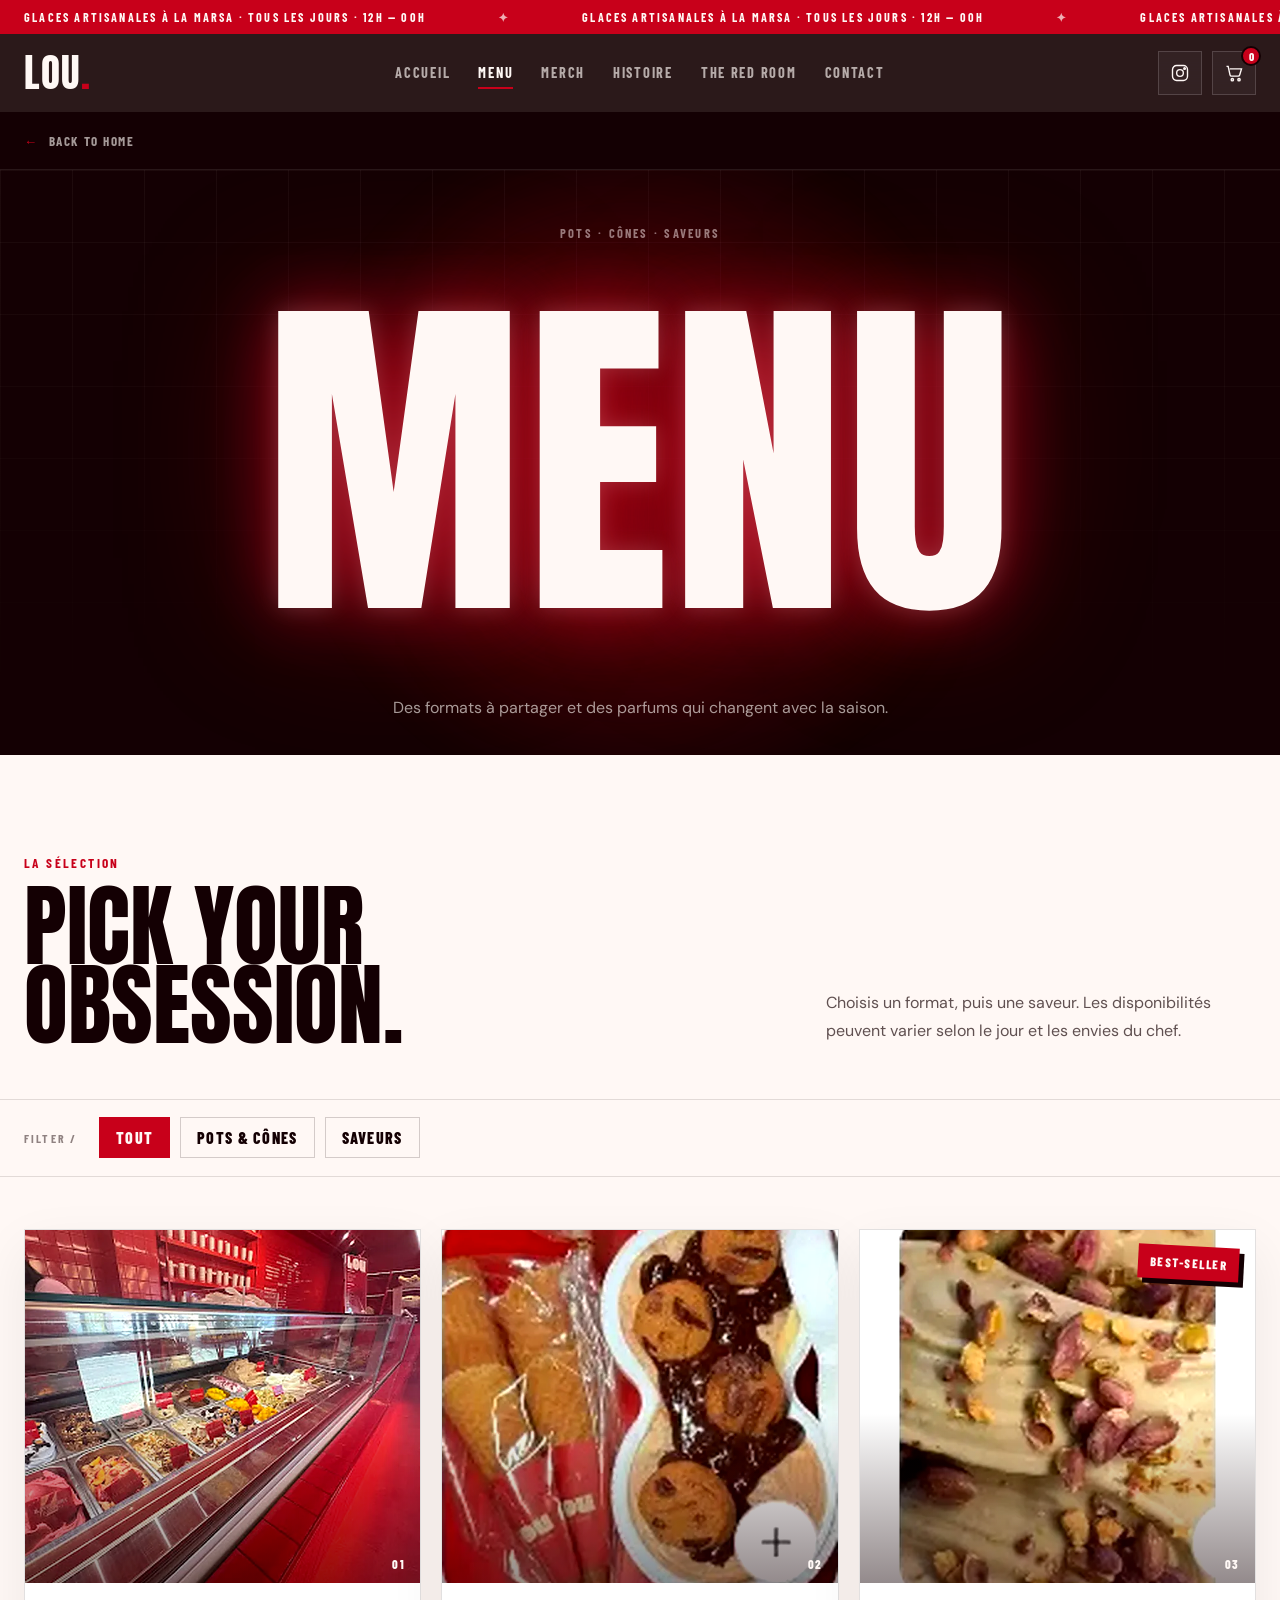
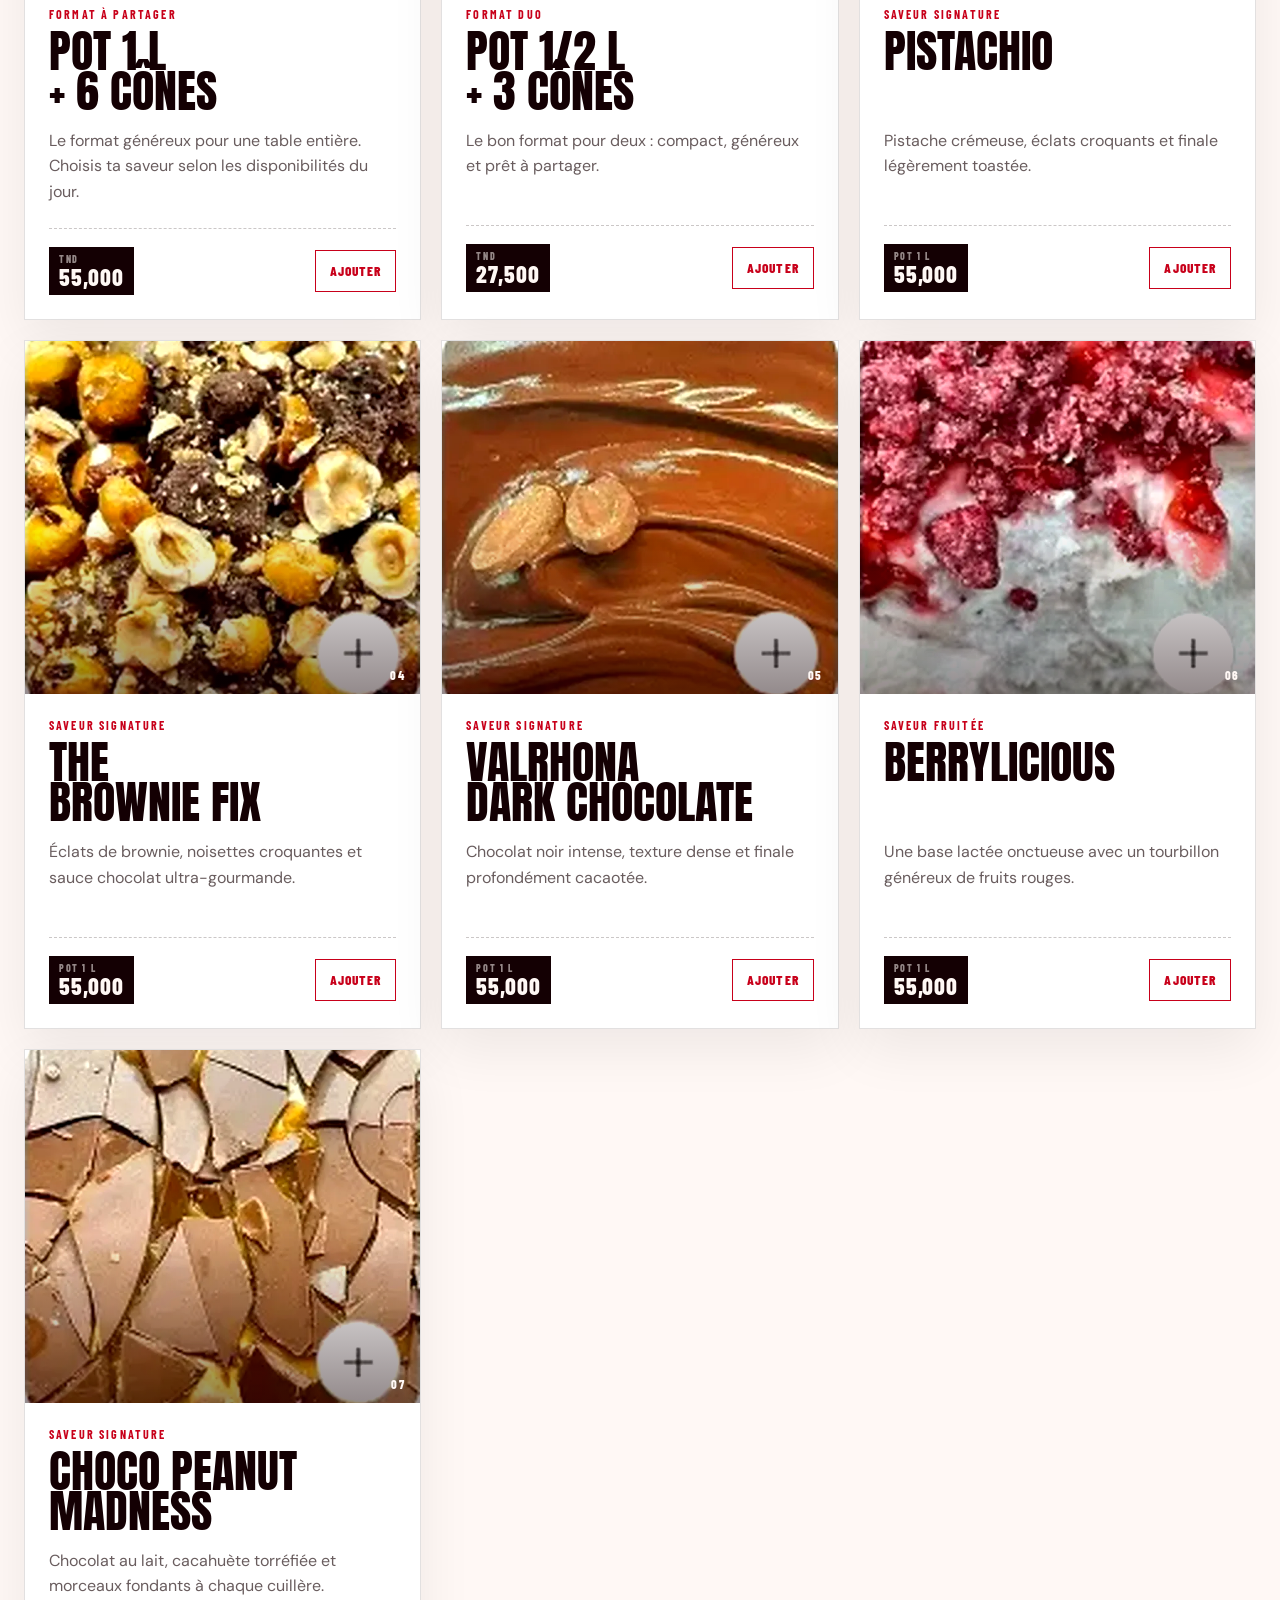
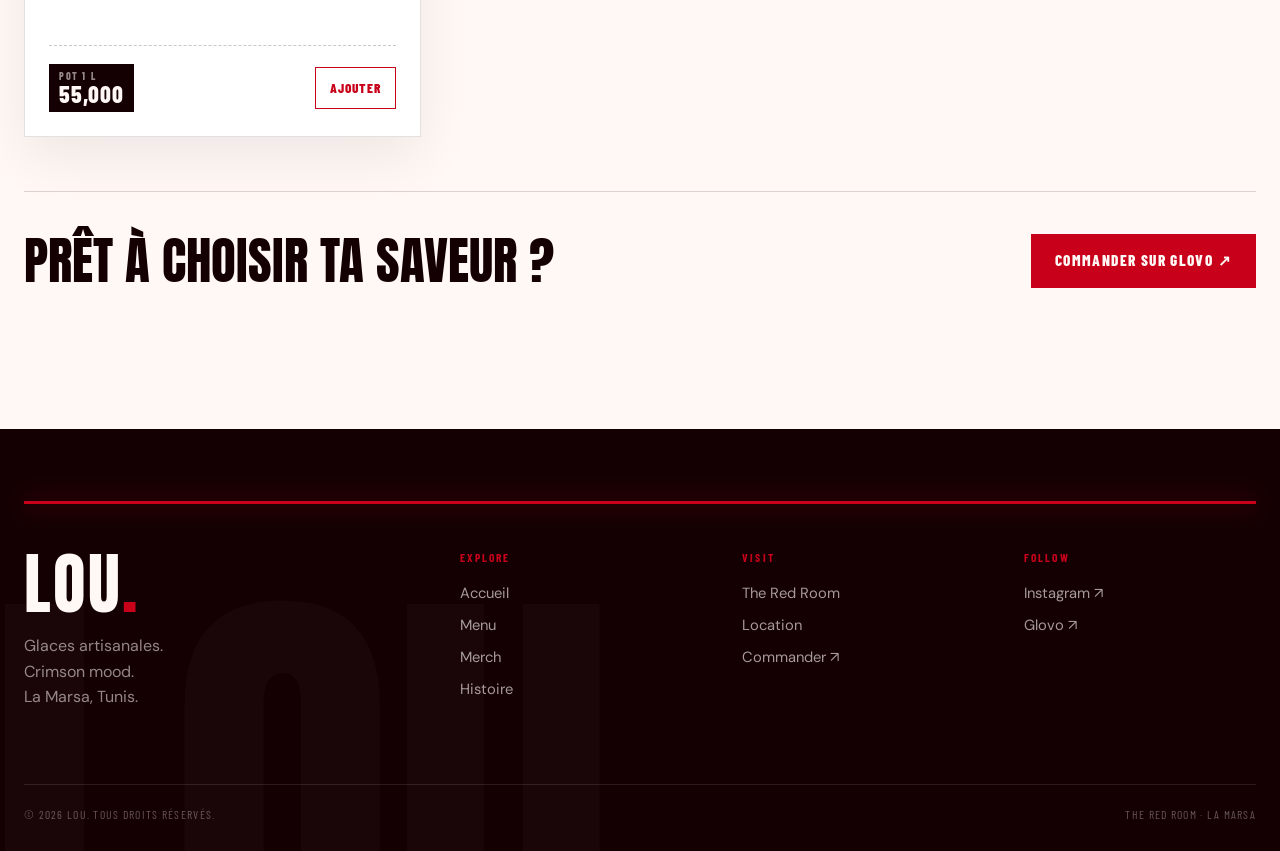
==== commit 99ea9cbb: "Add files via upload" ====
--- a/menu.html
+++ b/menu.html
@@ -1,100 +1,87 @@
 <!DOCTYPE html>
+
 <html lang="fr">
 <head>
-  <meta charset="UTF-8">
-  <meta name="viewport" content="width=device-width, initial-scale=1.0">
-  <meta name="description" content="Découvrez le menu complet de LOU : pots, cônes et saveurs artisanales à La Marsa.">
-  <meta name="theme-color" content="#140003">
-  <title>Menu — LOU La Marsa</title>
-  <link rel="preconnect" href="https://fonts.googleapis.com">
-  <link rel="preconnect" href="https://fonts.gstatic.com" crossorigin>
-  <link href="https://fonts.googleapis.com/css2?family=Anton&family=Barlow+Condensed:wght@500;600;700;800&family=DM+Sans:opsz,wght@9..40,400;9..40,500;9..40,600;9..40,700&display=swap" rel="stylesheet">
-  <link rel="icon" href="data:image/svg+xml,<svg xmlns='http://www.w3.org/2000/svg' viewBox='0 0 100 100'><text y='.9em' font-size='90'>🍦</text></svg>">
-  <link rel="stylesheet" href="style.css">
-  <script src="script.js" defer></script>
+<meta charset="utf-8"/>
+<meta content="width=device-width, initial-scale=1.0" name="viewport"/>
+<meta content="Découvrez le menu complet de LOU : pots, cônes et saveurs artisanales à La Marsa." name="description"/>
+<meta content="#140003" name="theme-color"/>
+<title>Menu — LOU La Marsa</title>
+<link href="https://fonts.googleapis.com" rel="preconnect"/>
+<link crossorigin="" href="https://fonts.gstatic.com" rel="preconnect"/>
+<link href="https://fonts.googleapis.com/css2?family=Anton&amp;family=Barlow+Condensed:wght@500;600;700;800&amp;family=DM+Sans:opsz,wght@9..40,400;9..40,500;9..40,600;9..40,700&amp;display=swap" rel="stylesheet"/>
+<link href="data:image/svg+xml,&lt;svg xmlns='http://www.w3.org/2000/svg' viewBox='0 0 100 100'&gt;&lt;text y='.9em' font-size='90'&gt;🍦&lt;/text&gt;&lt;/svg&gt;" rel="icon"/>
+<link href="style.css" rel="stylesheet"/>
+<script defer="" src="script.js"></script>
 </head>
 <body class="page-menu is-entering">
-  <div class="page-transition" aria-hidden="true"><span>MENU</span></div>
-  <div class="announcement"><div class="announcement-track"><span>GLACES ARTISANALES À LA MARSA · TOUS LES JOURS · 12H — 00H</span><span aria-hidden="true">GLACES ARTISANALES À LA MARSA · TOUS LES JOURS · 12H — 00H</span><span aria-hidden="true">GLACES ARTISANALES À LA MARSA · TOUS LES JOURS · 12H — 00H</span></div></div>
-
-  <header class="site-header" id="siteHeader">
-    <a class="brand" href="index.html" aria-label="Accueil LOU">LOU<span>.</span></a>
-    <nav class="desktop-nav" aria-label="Navigation principale"><a data-nav="home" href="index.html">Accueil</a><a data-nav="menu" href="menu.html">Menu</a><a data-nav="merch" href="merch.html">Merch</a><a href="index.html#histoire">Histoire</a><a href="index.html#red-room">The Red Room</a><a href="index.html#location">Contact</a></nav>
-    <div class="header-actions"><a class="icon-link" href="https://www.instagram.com/loucreate__/" target="_blank" rel="noopener" aria-label="Instagram LOU"><svg viewBox="0 0 24 24" aria-hidden="true"><rect x="3" y="3" width="18" height="18" rx="5"></rect><circle cx="12" cy="12" r="4"></circle><circle cx="17.5" cy="6.5" r="1"></circle></svg></a><a class="cart-button" href="https://glovoapp.com/fr/tn/tunis/stores/lou-tis" target="_blank" rel="noopener" aria-label="Commander sur Glovo"><svg viewBox="0 0 24 24" aria-hidden="true"><path d="M3 4h2l2.2 10.2a2 2 0 0 0 2 1.6h7.7a2 2 0 0 0 1.9-1.4L21 7H7"></path><circle cx="10" cy="20" r="1.4"></circle><circle cx="18" cy="20" r="1.4"></circle></svg><span class="cart-count" id="cartCount">0</span></a><button class="menu-toggle" id="menuToggle" type="button" aria-label="Ouvrir le menu" aria-expanded="false" aria-controls="mobileMenu"><span></span><span></span></button></div>
-    <nav class="mobile-menu" id="mobileMenu" aria-label="Navigation mobile"><a data-nav="home" href="index.html">Accueil</a><a data-nav="menu" href="menu.html">Menu</a><a data-nav="merch" href="merch.html">Merch</a><a href="index.html#histoire">Histoire</a><a href="index.html#red-room">The Red Room</a><a href="index.html#location">Contact</a><a class="mobile-menu-cta" href="https://glovoapp.com/fr/tn/tunis/stores/lou-tis" target="_blank" rel="noopener">Commander sur Glovo ↗</a></nav>
-  </header>
-
-  <main>
-    <div class="breadcrumb-wrap"><a class="breadcrumb" href="index.html"><span>←</span> Back to Home</a></div>
-
-    <section class="page-hero page-hero-menu">
-      <div class="page-hero-grid" aria-hidden="true"></div>
-      <p class="page-hero-kicker">Pots · Cônes · Saveurs</p>
-      <h1>MENU</h1>
-      <p>Des formats à partager et des parfums qui changent avec la saison.</p>
-    </section>
-
-    <section class="catalog-section catalog-menu">
-      <div class="catalog-intro container reveal"><div><p class="eyebrow eyebrow-red">La sélection</p><h2>Pick your<br>obsession.</h2></div><p>Choisis un format, puis une saveur. Les disponibilités peuvent varier selon le jour et les envies du chef.</p></div>
-
-      <div class="filter-bar-wrap">
-        <div class="filter-bar container" role="group" aria-label="Filtrer le menu">
-          <span class="filter-label">FILTER /</span>
-          <button class="filter-button is-active" type="button" data-filter-group="menu" data-filter="all">Tout</button>
-          <button class="filter-button" type="button" data-filter-group="menu" data-filter="formats">Pots &amp; Cônes</button>
-          <button class="filter-button" type="button" data-filter-group="menu" data-filter="saveurs">Saveurs</button>
-        </div>
-      </div>
-
-      <div class="catalog-grid menu-catalog-grid container" data-filter-grid="menu">
-        <article class="menu-catalog-card reveal" data-category="formats" data-menu-card>
-          <div class="menu-catalog-media"><img src="assets/lou-vitrine.png" alt="Pot 1 litre LOU accompagné de six cônes"><span class="card-number">01</span></div>
-          <div class="menu-catalog-copy"><p class="menu-card-kicker">Format à partager</p><h3>Pot 1 L<br>+ 6 cônes</h3><p>Le format généreux pour une table entière. Choisis ta saveur selon les disponibilités du jour.</p><div class="menu-catalog-bottom"><strong class="price-tag"><small>TND</small> 55,000</strong><button class="add-button" type="button" data-product="Pot 1 L + 6 cônes">Ajouter</button></div></div>
-          <div class="menu-card-detail" aria-hidden="true"><span class="utility-label">DÉTAIL</span><p>1 litre · 6 cônes croustillants · saveur au choix.</p><button class="menu-details-toggle" type="button" aria-label="Fermer le détail">×</button></div><button class="menu-card-hit" type="button" aria-label="Voir le détail du Pot 1 L + 6 cônes"></button>
-        </article>
-
-        <article class="menu-catalog-card reveal" data-category="formats" data-menu-card>
-          <div class="menu-catalog-media"><img src="assets/menu-half-pot.jpg" alt="Pot un demi-litre LOU accompagné de trois cônes"><span class="card-number">02</span></div>
-          <div class="menu-catalog-copy"><p class="menu-card-kicker">Format duo</p><h3>Pot 1/2 L<br>+ 3 cônes</h3><p>Le bon format pour deux : compact, généreux et prêt à partager.</p><div class="menu-catalog-bottom"><strong class="price-tag"><small>TND</small> 27,500</strong><button class="add-button" type="button" data-product="Pot 1/2 L + 3 cônes">Ajouter</button></div></div>
-          <div class="menu-card-detail" aria-hidden="true"><span class="utility-label">DÉTAIL</span><p>1/2 litre · 3 cônes · saveur au choix selon disponibilité.</p><button class="menu-details-toggle" type="button" aria-label="Fermer le détail">×</button></div><button class="menu-card-hit" type="button" aria-label="Voir le détail du Pot 1/2 L + 3 cônes"></button>
-        </article>
-
-        <article class="menu-catalog-card reveal" data-category="saveurs" data-menu-card>
-          <span class="floating-badge">BEST-SELLER</span><div class="menu-catalog-media"><img src="assets/menu-pistachio.jpg" alt="Glace Pistachio"><span class="card-number">03</span></div>
-          <div class="menu-catalog-copy"><p class="menu-card-kicker">Saveur signature</p><h3>Pistachio</h3><p>Pistache crémeuse, éclats croquants et finale légèrement toastée.</p><div class="menu-catalog-bottom"><strong class="price-tag"><small>POT 1 L</small> 55,000</strong><button class="add-button" type="button" data-product="Pistachio">Ajouter</button></div></div>
-          <div class="menu-card-detail" aria-hidden="true"><span class="utility-label">PROFIL</span><p>Pistache ronde · fruits secs · douceur maîtrisée.</p><button class="menu-details-toggle" type="button" aria-label="Fermer le détail">×</button></div><button class="menu-card-hit" type="button" aria-label="Voir le détail de Pistachio"></button>
-        </article>
-
-        <article class="menu-catalog-card reveal" data-category="saveurs" data-menu-card>
-          <div class="menu-catalog-media"><img src="assets/menu-brownie-fix.jpg" alt="The Brownie Fix"><span class="card-number">04</span></div>
-          <div class="menu-catalog-copy"><p class="menu-card-kicker">Saveur signature</p><h3>The<br>Brownie Fix</h3><p>Éclats de brownie, noisettes croquantes et sauce chocolat ultra-gourmande.</p><div class="menu-catalog-bottom"><strong class="price-tag"><small>POT 1 L</small> 55,000</strong><button class="add-button" type="button" data-product="The Brownie Fix">Ajouter</button></div></div>
-          <div class="menu-card-detail" aria-hidden="true"><span class="utility-label">PROFIL</span><p>Brownie fondant · noisettes · chocolat · gros contraste.</p><button class="menu-details-toggle" type="button" aria-label="Fermer le détail">×</button></div><button class="menu-card-hit" type="button" aria-label="Voir le détail de The Brownie Fix"></button>
-        </article>
-
-        <article class="menu-catalog-card reveal" data-category="saveurs" data-menu-card>
-          <div class="menu-catalog-media"><img src="assets/menu-valrhona.jpg" alt="Valrhona Dark Chocolate"><span class="card-number">05</span></div>
-          <div class="menu-catalog-copy"><p class="menu-card-kicker">Saveur signature</p><h3>Valrhona<br>Dark Chocolate</h3><p>Chocolat noir intense, texture dense et finale profondément cacaotée.</p><div class="menu-catalog-bottom"><strong class="price-tag"><small>POT 1 L</small> 55,000</strong><button class="add-button" type="button" data-product="Valrhona Dark Chocolate">Ajouter</button></div></div>
-          <div class="menu-card-detail" aria-hidden="true"><span class="utility-label">PROFIL</span><p>Cacao profond · intensité nette · douceur maîtrisée.</p><button class="menu-details-toggle" type="button" aria-label="Fermer le détail">×</button></div><button class="menu-card-hit" type="button" aria-label="Voir le détail de Valrhona Dark Chocolate"></button>
-        </article>
-
-        <article class="menu-catalog-card reveal" data-category="saveurs" data-menu-card>
-          <div class="menu-catalog-media"><img src="assets/menu-berrylicious.jpg" alt="Berrylicious"><span class="card-number">06</span></div>
-          <div class="menu-catalog-copy"><p class="menu-card-kicker">Saveur fruitée</p><h3>Berrylicious</h3><p>Une base lactée onctueuse avec un tourbillon généreux de fruits rouges.</p><div class="menu-catalog-bottom"><strong class="price-tag"><small>POT 1 L</small> 55,000</strong><button class="add-button" type="button" data-product="Berrylicious">Ajouter</button></div></div>
-          <div class="menu-card-detail" aria-hidden="true"><span class="utility-label">PROFIL</span><p>Fruité · acidulé · ultra-crémeux · éclats croquants.</p><button class="menu-details-toggle" type="button" aria-label="Fermer le détail">×</button></div><button class="menu-card-hit" type="button" aria-label="Voir le détail de Berrylicious"></button>
-        </article>
-
-        <article class="menu-catalog-card reveal" data-category="saveurs" data-menu-card>
-          <div class="menu-catalog-media"><img src="assets/menu-choco-peanut.jpg" alt="Choco Peanut Madness"><span class="card-number">07</span></div>
-          <div class="menu-catalog-copy"><p class="menu-card-kicker">Saveur signature</p><h3>Choco Peanut<br>Madness</h3><p>Chocolat au lait, cacahuète torréfiée et morceaux fondants à chaque cuillère.</p><div class="menu-catalog-bottom"><strong class="price-tag"><small>POT 1 L</small> 55,000</strong><button class="add-button" type="button" data-product="Choco Peanut Madness">Ajouter</button></div></div>
-          <div class="menu-card-detail" aria-hidden="true"><span class="utility-label">PROFIL</span><p>Chocolat lacté · peanut roast · salé-sucré généreux.</p><button class="menu-details-toggle" type="button" aria-label="Fermer le détail">×</button></div><button class="menu-card-hit" type="button" aria-label="Voir le détail de Choco Peanut Madness"></button>
-        </article>
-      </div>
-
-      <div class="catalog-cta container reveal"><p>Prêt à choisir ta saveur ?</p><a class="button button-red" href="https://glovoapp.com/fr/tn/tunis/stores/lou-tis" target="_blank" rel="noopener">Commander sur Glovo ↗</a></div>
-    </section>
-  </main>
-
-  <footer class="site-footer"><div class="footer-watermark" aria-hidden="true">LOU</div><div class="footer-topline"></div><div class="footer-grid container"><div class="footer-intro"><a class="footer-brand" href="index.html">LOU<span>.</span></a><p>Glaces artisanales.<br>Crimson mood.<br>La Marsa, Tunis.</p></div><div class="footer-column"><span>EXPLORE</span><a href="index.html">Accueil</a><a href="menu.html">Menu</a><a href="merch.html">Merch</a><a href="index.html#histoire">Histoire</a></div><div class="footer-column"><span>VISIT</span><a href="index.html#red-room">The Red Room</a><a href="index.html#location">Location</a><a href="https://glovoapp.com/fr/tn/tunis/stores/lou-tis" target="_blank" rel="noopener">Commander ↗</a></div><div class="footer-column"><span>FOLLOW</span><a href="https://www.instagram.com/loucreate__/" target="_blank" rel="noopener">Instagram ↗</a><a href="https://glovoapp.com/fr/tn/tunis/stores/lou-tis" target="_blank" rel="noopener">Glovo ↗</a></div></div><div class="footer-bottom container"><span>© 2026 LOU. Tous droits réservés.</span><span>THE RED ROOM · LA MARSA</span></div></footer>
-  <div class="toast" id="toast" role="status" aria-live="polite"></div>
+<div aria-hidden="true" class="page-transition"><span>MENU</span></div>
+<div class="announcement"><div class="announcement-track"><span>GLACES ARTISANALES À LA MARSA · TOUS LES JOURS · 12H — 00H</span><span aria-hidden="true">GLACES ARTISANALES À LA MARSA · TOUS LES JOURS · 12H — 00H</span><span aria-hidden="true">GLACES ARTISANALES À LA MARSA · TOUS LES JOURS · 12H — 00H</span></div></div>
+<header class="site-header" id="siteHeader">
+<a aria-label="Accueil LOU" class="brand" href="index.html">LOU<span>.</span></a>
+<nav aria-label="Navigation principale" class="desktop-nav"><a data-nav="home" href="index.html">Accueil</a><a data-nav="menu" href="menu.html">Menu</a><a data-nav="merch" href="merch.html">Merch</a><a href="index.html#histoire">Histoire</a><a href="index.html#red-room">The Red Room</a><a href="index.html#location">Contact</a></nav>
+<div class="header-actions"><a aria-label="Instagram LOU" class="icon-link" href="https://www.instagram.com/loucreate__/" rel="noopener" target="_blank"><svg aria-hidden="true" viewbox="0 0 24 24"><rect height="18" rx="5" width="18" x="3" y="3"></rect><circle cx="12" cy="12" r="4"></circle><circle cx="17.5" cy="6.5" r="1"></circle></svg></a><a aria-label="Commander sur Glovo" class="cart-button" href="https://glovoapp.com/fr/tn/tunis/stores/lou-tis" rel="noopener" target="_blank"><svg aria-hidden="true" viewbox="0 0 24 24"><path d="M3 4h2l2.2 10.2a2 2 0 0 0 2 1.6h7.7a2 2 0 0 0 1.9-1.4L21 7H7"></path><circle cx="10" cy="20" r="1.4"></circle><circle cx="18" cy="20" r="1.4"></circle></svg><span class="cart-count" id="cartCount">0</span></a><button aria-controls="mobileMenu" aria-expanded="false" aria-label="Ouvrir le menu" class="menu-toggle" id="menuToggle" type="button"><span></span><span></span></button></div>
+<nav aria-label="Navigation mobile" class="mobile-menu" id="mobileMenu"><a data-nav="home" href="index.html">Accueil</a><a data-nav="menu" href="menu.html">Menu</a><a data-nav="merch" href="merch.html">Merch</a><a href="index.html#histoire">Histoire</a><a href="index.html#red-room">The Red Room</a><a href="index.html#location">Contact</a><a class="mobile-menu-cta" href="https://glovoapp.com/fr/tn/tunis/stores/lou-tis" rel="noopener" target="_blank">Commander sur Glovo ↗</a></nav>
+</header>
+<main>
+<div class="breadcrumb-wrap"><a class="breadcrumb" href="index.html"><span>←</span> Back to Home</a></div>
+<section class="page-hero page-hero-menu">
+<div aria-hidden="true" class="page-hero-grid"></div>
+<p class="page-hero-kicker">Pots · Cônes · Saveurs</p>
+<h1>MENU</h1>
+<p>Des formats à partager et des parfums qui changent avec la saison.</p>
+</section>
+<section class="catalog-section catalog-menu">
+<div class="catalog-intro container reveal"><div><p class="eyebrow eyebrow-red">La sélection</p><h2>Pick your<br/>obsession.</h2></div><p>Choisis un format, puis une saveur. Les disponibilités peuvent varier selon le jour et les envies du chef.</p></div>
+<div class="filter-bar-wrap">
+<div aria-label="Filtrer le menu" class="filter-bar container" role="group">
+<span class="filter-label">FILTER /</span>
+<button class="filter-button is-active" data-filter="all" data-filter-group="menu" type="button">Tout</button>
+<button class="filter-button" data-filter="formats" data-filter-group="menu" type="button">Pots &amp; Cônes</button>
+<button class="filter-button" data-filter="saveurs" data-filter-group="menu" type="button">Saveurs</button>
+</div>
+</div>
+<div class="catalog-grid menu-catalog-grid container" data-filter-grid="menu">
+<article class="menu-catalog-card reveal" data-category="formats" data-menu-card="">
+<div class="menu-catalog-media"><img alt="Pot 1 litre LOU accompagné de six cônes" decoding="async" height="1035" loading="lazy" sizes="(max-width: 680px) calc(100vw - 34px), (max-width: 1100px) 50vw, 420px" src="assets/lou-vitrine-640.webp" srcset="assets/lou-vitrine-320.webp 320w, assets/lou-vitrine-640.webp 640w, assets/lou-vitrine-960.webp 960w" width="960"/><span class="card-number">01</span></div>
+<div class="menu-catalog-copy"><p class="menu-card-kicker">Format à partager</p><h3>Pot 1 L<br/>+ 6 cônes</h3><p>Le format généreux pour une table entière. Choisis ta saveur selon les disponibilités du jour.</p><div class="menu-catalog-bottom"><strong class="price-tag"><small>TND</small> 55,000</strong><button class="add-button" data-product="Pot 1 L + 6 cônes" type="button">Ajouter</button></div></div>
+<div aria-hidden="true" class="menu-card-detail"><span class="utility-label">DÉTAIL</span><p>1 litre · 6 cônes croustillants · saveur au choix.</p><button aria-label="Fermer le détail" class="menu-details-toggle" type="button">×</button></div><button aria-label="Voir le détail du Pot 1 L + 6 cônes" class="menu-card-hit" type="button"></button>
+</article>
+<article class="menu-catalog-card reveal" data-category="formats" data-menu-card="">
+<div class="menu-catalog-media"><img alt="Pot un demi-litre LOU accompagné de trois cônes" decoding="async" height="960" loading="lazy" sizes="(max-width: 680px) calc(100vw - 34px), (max-width: 1100px) 50vw, 420px" src="assets/menu-half-pot-640.webp" srcset="assets/menu-half-pot-320.webp 320w, assets/menu-half-pot-640.webp 640w, assets/menu-half-pot-960.webp 960w" width="960"/><span class="card-number">02</span></div>
+<div class="menu-catalog-copy"><p class="menu-card-kicker">Format duo</p><h3>Pot 1/2 L<br/>+ 3 cônes</h3><p>Le bon format pour deux : compact, généreux et prêt à partager.</p><div class="menu-catalog-bottom"><strong class="price-tag"><small>TND</small> 27,500</strong><button class="add-button" data-product="Pot 1/2 L + 3 cônes" type="button">Ajouter</button></div></div>
+<div aria-hidden="true" class="menu-card-detail"><span class="utility-label">DÉTAIL</span><p>1/2 litre · 3 cônes · saveur au choix selon disponibilité.</p><button aria-label="Fermer le détail" class="menu-details-toggle" type="button">×</button></div><button aria-label="Voir le détail du Pot 1/2 L + 3 cônes" class="menu-card-hit" type="button"></button>
+</article>
+<article class="menu-catalog-card reveal" data-category="saveurs" data-menu-card="">
+<span class="floating-badge">BEST-SELLER</span><div class="menu-catalog-media"><img alt="Glace Pistachio" decoding="async" height="960" loading="lazy" sizes="(max-width: 680px) calc(100vw - 34px), (max-width: 1100px) 50vw, 420px" src="assets/menu-pistachio-640.webp" srcset="assets/menu-pistachio-320.webp 320w, assets/menu-pistachio-640.webp 640w, assets/menu-pistachio-960.webp 960w" width="960"/><span class="card-number">03</span></div>
+<div class="menu-catalog-copy"><p class="menu-card-kicker">Saveur signature</p><h3>Pistachio</h3><p>Pistache crémeuse, éclats croquants et finale légèrement toastée.</p><div class="menu-catalog-bottom"><strong class="price-tag"><small>POT 1 L</small> 55,000</strong><button class="add-button" data-product="Pistachio" type="button">Ajouter</button></div></div>
+<div aria-hidden="true" class="menu-card-detail"><span class="utility-label">PROFIL</span><p>Pistache ronde · fruits secs · douceur maîtrisée.</p><button aria-label="Fermer le détail" class="menu-details-toggle" type="button">×</button></div><button aria-label="Voir le détail de Pistachio" class="menu-card-hit" type="button"></button>
+</article>
+<article class="menu-catalog-card reveal" data-category="saveurs" data-menu-card="">
+<div class="menu-catalog-media"><img alt="The Brownie Fix" decoding="async" height="960" loading="lazy" sizes="(max-width: 680px) calc(100vw - 34px), (max-width: 1100px) 50vw, 420px" src="assets/menu-brownie-fix-640.webp" srcset="assets/menu-brownie-fix-320.webp 320w, assets/menu-brownie-fix-640.webp 640w, assets/menu-brownie-fix-960.webp 960w" width="960"/><span class="card-number">04</span></div>
+<div class="menu-catalog-copy"><p class="menu-card-kicker">Saveur signature</p><h3>The<br/>Brownie Fix</h3><p>Éclats de brownie, noisettes croquantes et sauce chocolat ultra-gourmande.</p><div class="menu-catalog-bottom"><strong class="price-tag"><small>POT 1 L</small> 55,000</strong><button class="add-button" data-product="The Brownie Fix" type="button">Ajouter</button></div></div>
+<div aria-hidden="true" class="menu-card-detail"><span class="utility-label">PROFIL</span><p>Brownie fondant · noisettes · chocolat · gros contraste.</p><button aria-label="Fermer le détail" class="menu-details-toggle" type="button">×</button></div><button aria-label="Voir le détail de The Brownie Fix" class="menu-card-hit" type="button"></button>
+</article>
+<article class="menu-catalog-card reveal" data-category="saveurs" data-menu-card="">
+<div class="menu-catalog-media"><img alt="Valrhona Dark Chocolate" decoding="async" height="960" loading="lazy" sizes="(max-width: 680px) calc(100vw - 34px), (max-width: 1100px) 50vw, 420px" src="assets/menu-valrhona-640.webp" srcset="assets/menu-valrhona-320.webp 320w, assets/menu-valrhona-640.webp 640w, assets/menu-valrhona-960.webp 960w" width="960"/><span class="card-number">05</span></div>
+<div class="menu-catalog-copy"><p class="menu-card-kicker">Saveur signature</p><h3>Valrhona<br/>Dark Chocolate</h3><p>Chocolat noir intense, texture dense et finale profondément cacaotée.</p><div class="menu-catalog-bottom"><strong class="price-tag"><small>POT 1 L</small> 55,000</strong><button class="add-button" data-product="Valrhona Dark Chocolate" type="button">Ajouter</button></div></div>
+<div aria-hidden="true" class="menu-card-detail"><span class="utility-label">PROFIL</span><p>Cacao profond · intensité nette · douceur maîtrisée.</p><button aria-label="Fermer le détail" class="menu-details-toggle" type="button">×</button></div><button aria-label="Voir le détail de Valrhona Dark Chocolate" class="menu-card-hit" type="button"></button>
+</article>
+<article class="menu-catalog-card reveal" data-category="saveurs" data-menu-card="">
+<div class="menu-catalog-media"><img alt="Berrylicious" decoding="async" height="960" loading="lazy" sizes="(max-width: 680px) calc(100vw - 34px), (max-width: 1100px) 50vw, 420px" src="assets/menu-berrylicious-640.webp" srcset="assets/menu-berrylicious-320.webp 320w, assets/menu-berrylicious-640.webp 640w, assets/menu-berrylicious-960.webp 960w" width="960"/><span class="card-number">06</span></div>
+<div class="menu-catalog-copy"><p class="menu-card-kicker">Saveur fruitée</p><h3>Berrylicious</h3><p>Une base lactée onctueuse avec un tourbillon généreux de fruits rouges.</p><div class="menu-catalog-bottom"><strong class="price-tag"><small>POT 1 L</small> 55,000</strong><button class="add-button" data-product="Berrylicious" type="button">Ajouter</button></div></div>
+<div aria-hidden="true" class="menu-card-detail"><span class="utility-label">PROFIL</span><p>Fruité · acidulé · ultra-crémeux · éclats croquants.</p><button aria-label="Fermer le détail" class="menu-details-toggle" type="button">×</button></div><button aria-label="Voir le détail de Berrylicious" class="menu-card-hit" type="button"></button>
+</article>
+<article class="menu-catalog-card reveal" data-category="saveurs" data-menu-card="">
+<div class="menu-catalog-media"><img alt="Choco Peanut Madness" decoding="async" height="960" loading="lazy" sizes="(max-width: 680px) calc(100vw - 34px), (max-width: 1100px) 50vw, 420px" src="assets/menu-choco-peanut-640.webp" srcset="assets/menu-choco-peanut-320.webp 320w, assets/menu-choco-peanut-640.webp 640w, assets/menu-choco-peanut-960.webp 960w" width="960"/><span class="card-number">07</span></div>
+<div class="menu-catalog-copy"><p class="menu-card-kicker">Saveur signature</p><h3>Choco Peanut<br/>Madness</h3><p>Chocolat au lait, cacahuète torréfiée et morceaux fondants à chaque cuillère.</p><div class="menu-catalog-bottom"><strong class="price-tag"><small>POT 1 L</small> 55,000</strong><button class="add-button" data-product="Choco Peanut Madness" type="button">Ajouter</button></div></div>
+<div aria-hidden="true" class="menu-card-detail"><span class="utility-label">PROFIL</span><p>Chocolat lacté · peanut roast · salé-sucré généreux.</p><button aria-label="Fermer le détail" class="menu-details-toggle" type="button">×</button></div><button aria-label="Voir le détail de Choco Peanut Madness" class="menu-card-hit" type="button"></button>
+</article>
+</div>
+<div class="catalog-cta container reveal"><p>Prêt à choisir ta saveur ?</p><a class="button button-red" href="https://glovoapp.com/fr/tn/tunis/stores/lou-tis" rel="noopener" target="_blank">Commander sur Glovo ↗</a></div>
+</section>
+</main>
+<footer class="site-footer"><div aria-hidden="true" class="footer-watermark">LOU</div><div class="footer-topline"></div><div class="footer-grid container"><div class="footer-intro"><a class="footer-brand" href="index.html">LOU<span>.</span></a><p>Glaces artisanales.<br/>Crimson mood.<br/>La Marsa, Tunis.</p></div><div class="footer-column"><span>EXPLORE</span><a href="index.html">Accueil</a><a href="menu.html">Menu</a><a href="merch.html">Merch</a><a href="index.html#histoire">Histoire</a></div><div class="footer-column"><span>VISIT</span><a href="index.html#red-room">The Red Room</a><a href="index.html#location">Location</a><a href="https://glovoapp.com/fr/tn/tunis/stores/lou-tis" rel="noopener" target="_blank">Commander ↗</a></div><div class="footer-column"><span>FOLLOW</span><a href="https://www.instagram.com/loucreate__/" rel="noopener" target="_blank">Instagram ↗</a><a href="https://glovoapp.com/fr/tn/tunis/stores/lou-tis" rel="noopener" target="_blank">Glovo ↗</a></div></div><div class="footer-bottom container"><span>© 2026 LOU. Tous droits réservés.</span><span>THE RED ROOM · LA MARSA</span></div></footer>
+<div aria-live="polite" class="toast" id="toast" role="status"></div>
 </body>
 </html>
--- a/style.css
+++ b/style.css
@@ -379,3 +379,251 @@
   *, *::before, *::after { scroll-behavior: auto !important; animation-duration: .01ms !important; animation-iteration-count: 1 !important; transition-duration: .01ms !important; }
   .hero-cursor-glow { display: none; }
 }
+
+/* ----------------------------------------------------------
+   PHONE PERFORMANCE MODE
+   Keeps every interaction while removing expensive mobile-only
+   rendering work such as blur, continuous parallax and large shadows.
+   ---------------------------------------------------------- */
+
+.is-page-hidden *,
+.is-page-hidden *::before,
+.is-page-hidden *::after {
+  animation-play-state: paused !important;
+}
+
+@supports (content-visibility: auto) {
+  @media (max-width: 920px) {
+    .preview-section,
+    .story-section,
+    .red-room-section,
+    .location-section,
+    .catalog-section,
+    .site-footer {
+      content-visibility: auto;
+      contain-intrinsic-size: 760px;
+    }
+
+    .location-section,
+    .catalog-section {
+      contain-intrinsic-size: 1100px;
+    }
+  }
+}
+
+@keyframes mobileFlashIn {
+  0% { opacity: 1; }
+  100% { opacity: 0; }
+}
+
+@keyframes mobileFlashOut {
+  from { opacity: 0; }
+  to { opacity: 1; }
+}
+
+@media (max-width: 920px), (pointer: coarse) {
+  html { scroll-behavior: auto; }
+
+  .page-transition {
+    transform: none;
+    opacity: 0;
+  }
+
+  body.is-entering .page-transition {
+    animation: mobileFlashIn .22s ease-out both;
+  }
+
+  body.is-leaving .page-transition {
+    animation: mobileFlashOut .17s ease-out both;
+  }
+
+  .site-header,
+  .filter-bar-wrap {
+    -webkit-backdrop-filter: none;
+    backdrop-filter: none;
+  }
+
+  .site-header {
+    background: rgba(20, 0, 3, .98);
+  }
+
+  .site-header.is-scrolled {
+    box-shadow: 0 8px 22px rgba(20, 0, 3, .18);
+  }
+
+  .announcement-track,
+  .ticker-track,
+  .hero-logo,
+  .drip-thread,
+  .drip-drop,
+  .red-room-orbit {
+    animation: none !important;
+  }
+
+  .hero-noise,
+  .hero-cursor-glow,
+  .hero-marquee {
+    display: none !important;
+  }
+
+  .hero-drip {
+    opacity: .64;
+  }
+
+  .hero-drip *,
+  .drip-thread,
+  .drip-drop,
+  .drip-surface {
+    filter: none !important;
+  }
+
+  .hero-logo {
+    text-shadow: 0 0 8px rgba(255, 248, 245, .55), 0 0 30px rgba(200, 0, 26, .58);
+  }
+
+  .red-room-copy h2,
+  .page-hero h1 {
+    text-shadow: 0 0 24px rgba(200, 0, 26, .45);
+  }
+
+  .page-hero::before {
+    width: 75vw;
+    height: 75vw;
+    filter: none;
+    opacity: .58;
+  }
+
+  .page-hero-grid,
+  .red-room-lines {
+    -webkit-mask-image: none;
+    mask-image: none;
+    opacity: .34;
+  }
+
+  .hero-image-frame,
+  .preview-card,
+  .menu-catalog-card,
+  .story-poster,
+  .hero-floating-card {
+    box-shadow: 0 14px 34px rgba(20, 0, 3, .16);
+  }
+
+  .preview-card:hover,
+  .menu-catalog-card:hover,
+  .merch-drop-card:hover img,
+  .merch-drop-card:hover .merch-drop-media h2,
+  .menu-catalog-card:hover .menu-catalog-media img {
+    transform: none;
+  }
+
+  .preview-card img,
+  .menu-catalog-media img,
+  .merch-drop-media img,
+  .merch-editorial-media img {
+    transition-duration: .22s;
+  }
+
+  [data-parallax] {
+    transform: none !important;
+  }
+
+  .reveal {
+    transform: translateY(12px);
+    transition-duration: .34s;
+  }
+
+  .footer-topline {
+    box-shadow: none;
+  }
+}
+
+@media (max-width: 680px) {
+  .announcement {
+    overflow: hidden;
+  }
+
+  .announcement-track {
+    min-width: 100%;
+    justify-content: center;
+    gap: 0;
+    padding-inline: 14px;
+    text-align: center;
+  }
+
+  .announcement-track span:first-child {
+    font-size: .68rem;
+    letter-spacing: .11em;
+    white-space: nowrap;
+  }
+
+  .announcement-track span:not(:first-child),
+  .announcement-track span:first-child::after {
+    display: none;
+  }
+
+  .ticker {
+    display: none;
+  }
+
+  .hero-visual {
+    min-height: 350px;
+  }
+
+  .hero-image-frame {
+    inset: 4% 0 4% 0;
+    transform: none;
+  }
+
+  .hero-floating-card {
+    display: none;
+  }
+
+  .hero-drip {
+    height: 42%;
+  }
+
+  .hero-logo {
+    font-size: clamp(6.4rem, 34vw, 9rem);
+  }
+
+  .hero-tagline {
+    font-size: 2.1rem;
+  }
+
+  .hero-description {
+    line-height: 1.58;
+  }
+
+  .hero-meta {
+    gap: 12px;
+  }
+
+  .preview-section,
+  .story-section,
+  .catalog-section {
+    padding-block: 68px;
+  }
+
+  .map-wrap {
+    min-height: 360px;
+  }
+
+  .menu-card-detail {
+    padding: 26px;
+  }
+
+  .toast {
+    bottom: 14px;
+    box-shadow: 0 10px 26px rgba(20, 0, 3, .2);
+  }
+}
+
+@media (max-width: 920px), (pointer: coarse) {
+  .menu-catalog-media img,
+  .merch-drop-media img,
+  .merch-editorial-media img,
+  .preview-media img,
+  .map-wrap iframe {
+    filter: none !important;
+  }
+}
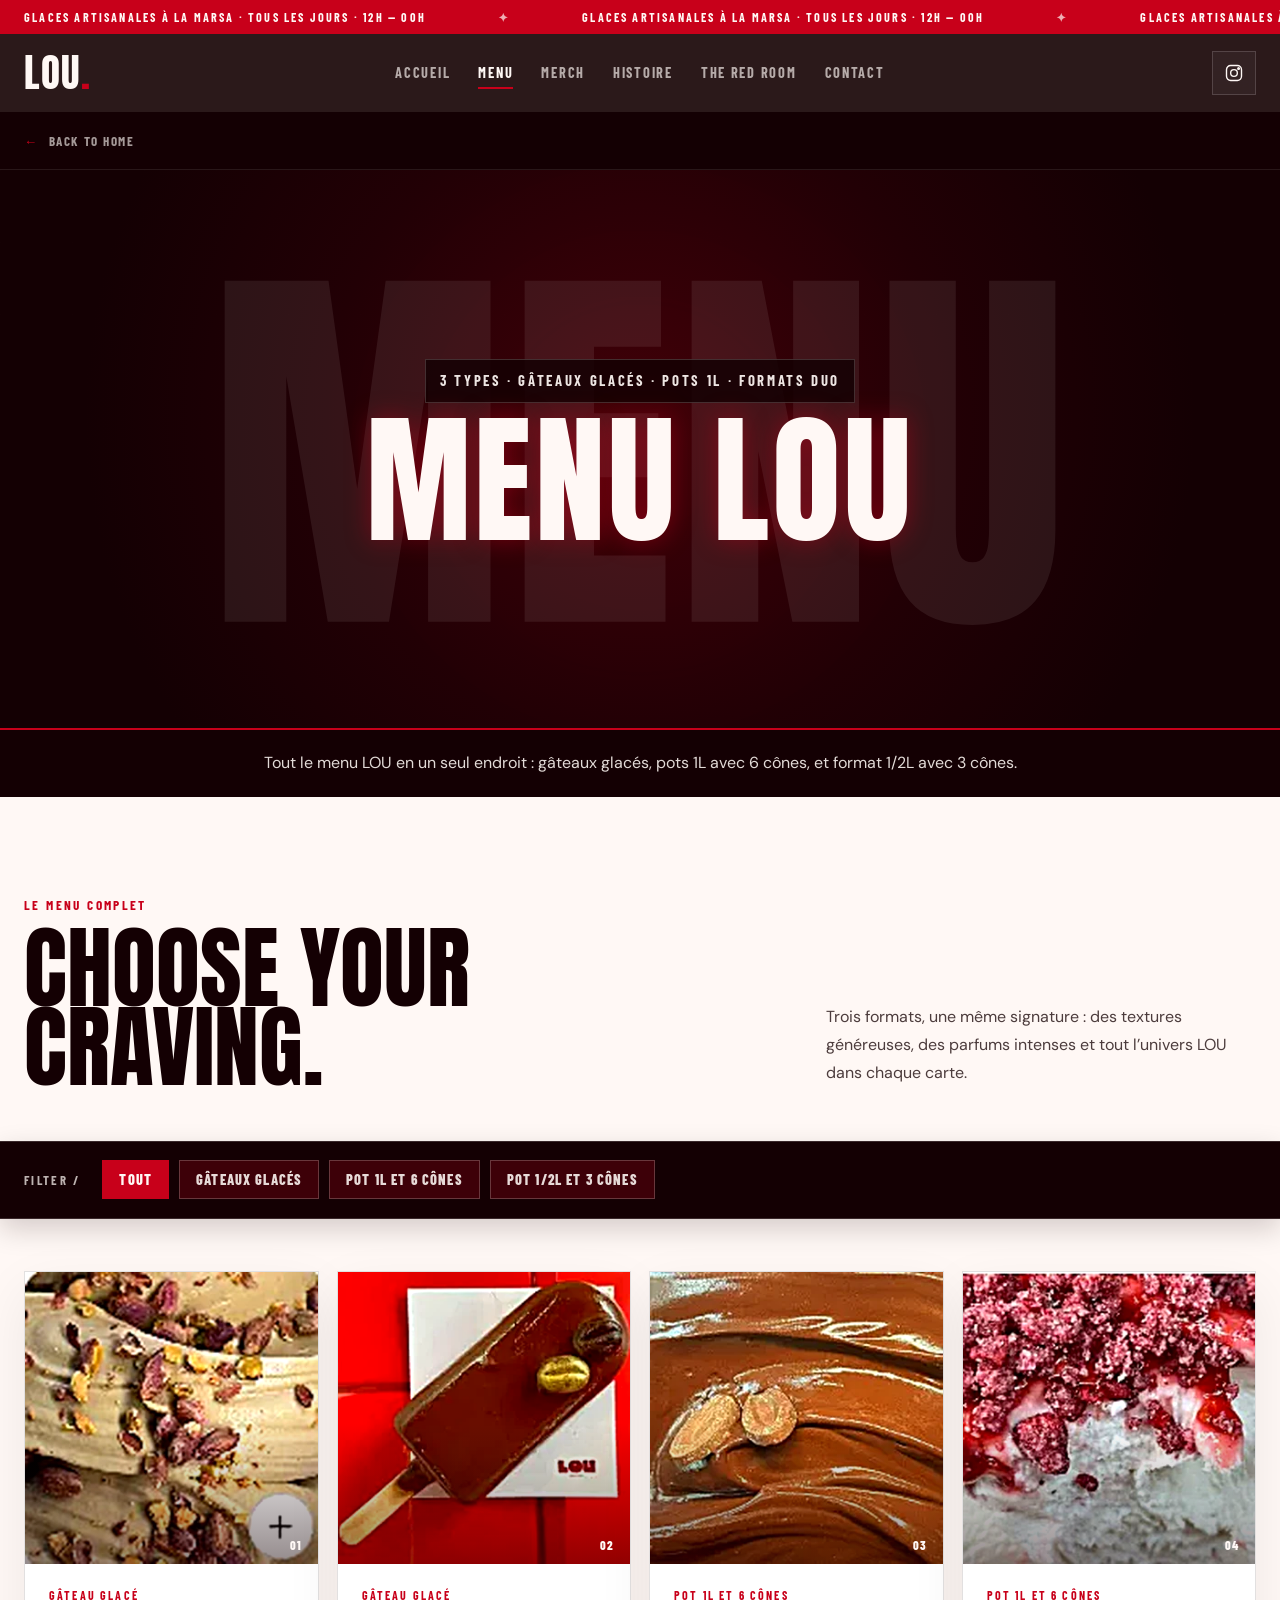
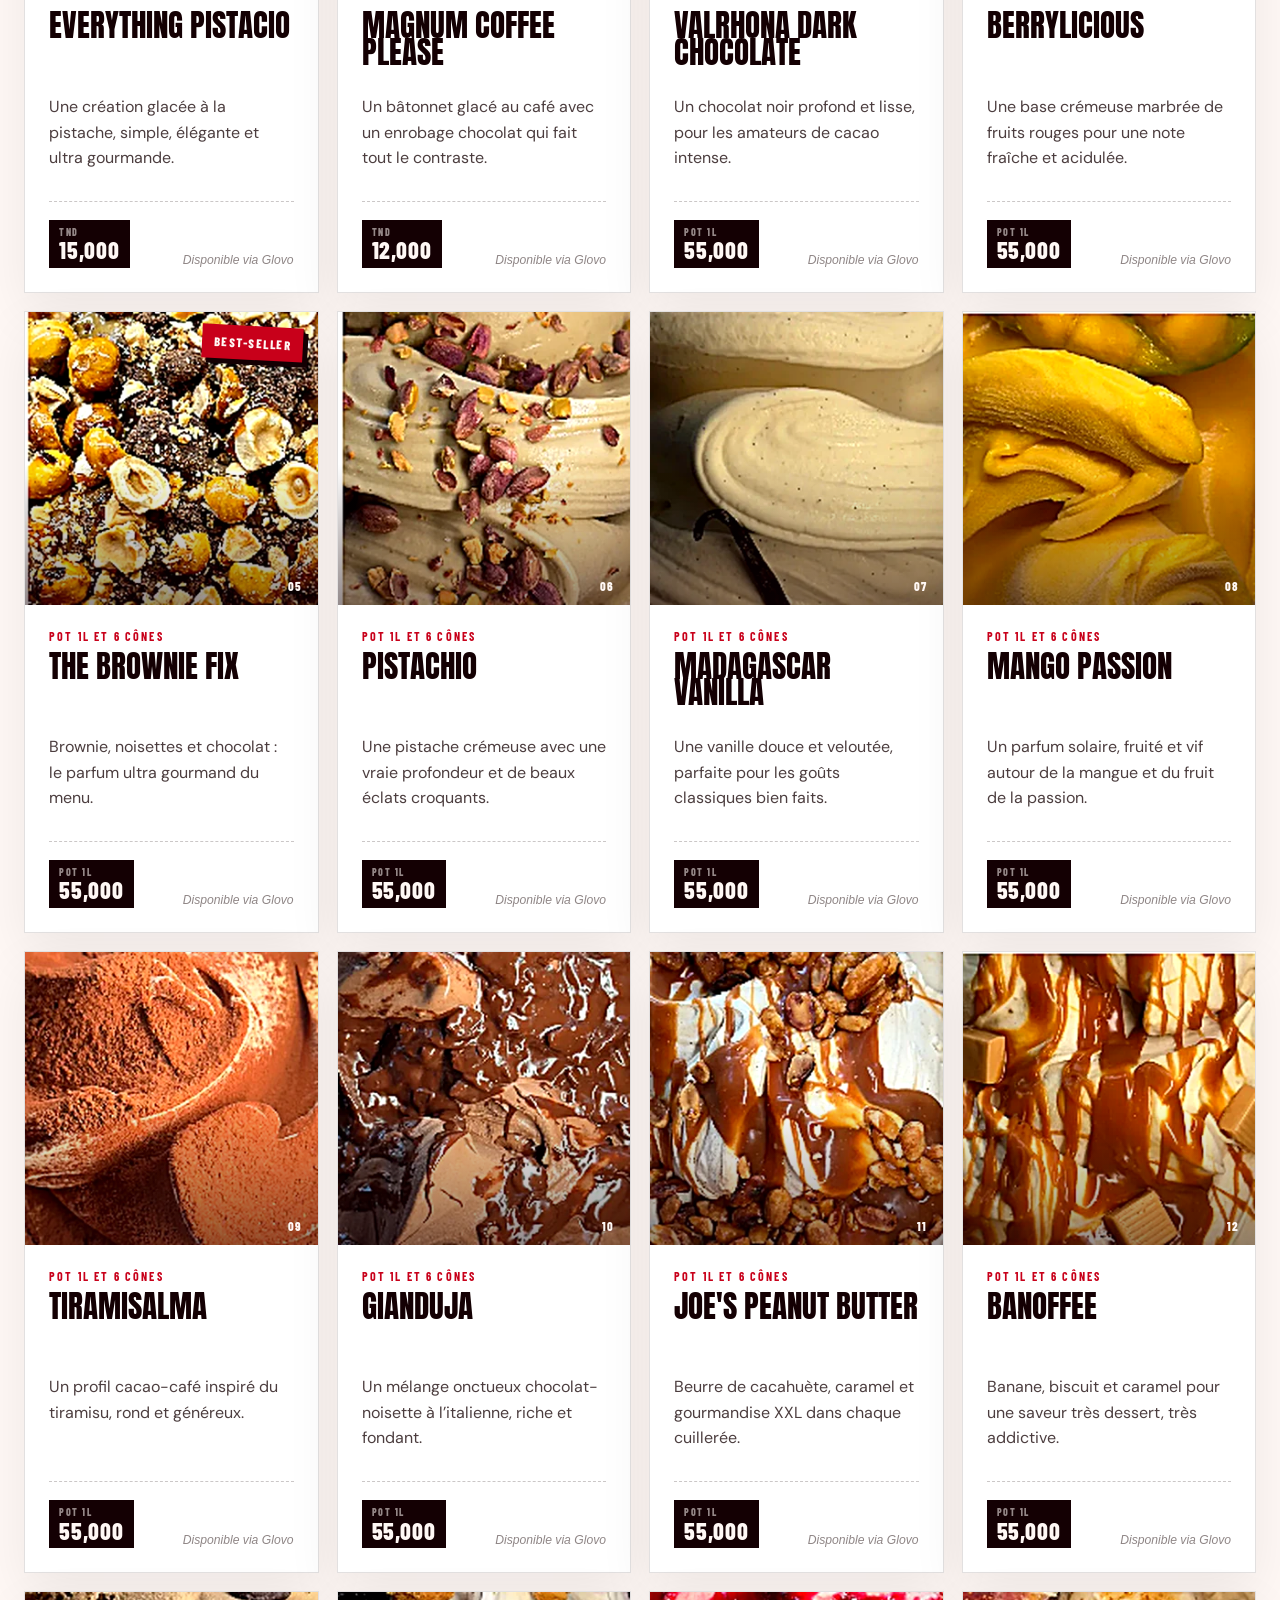
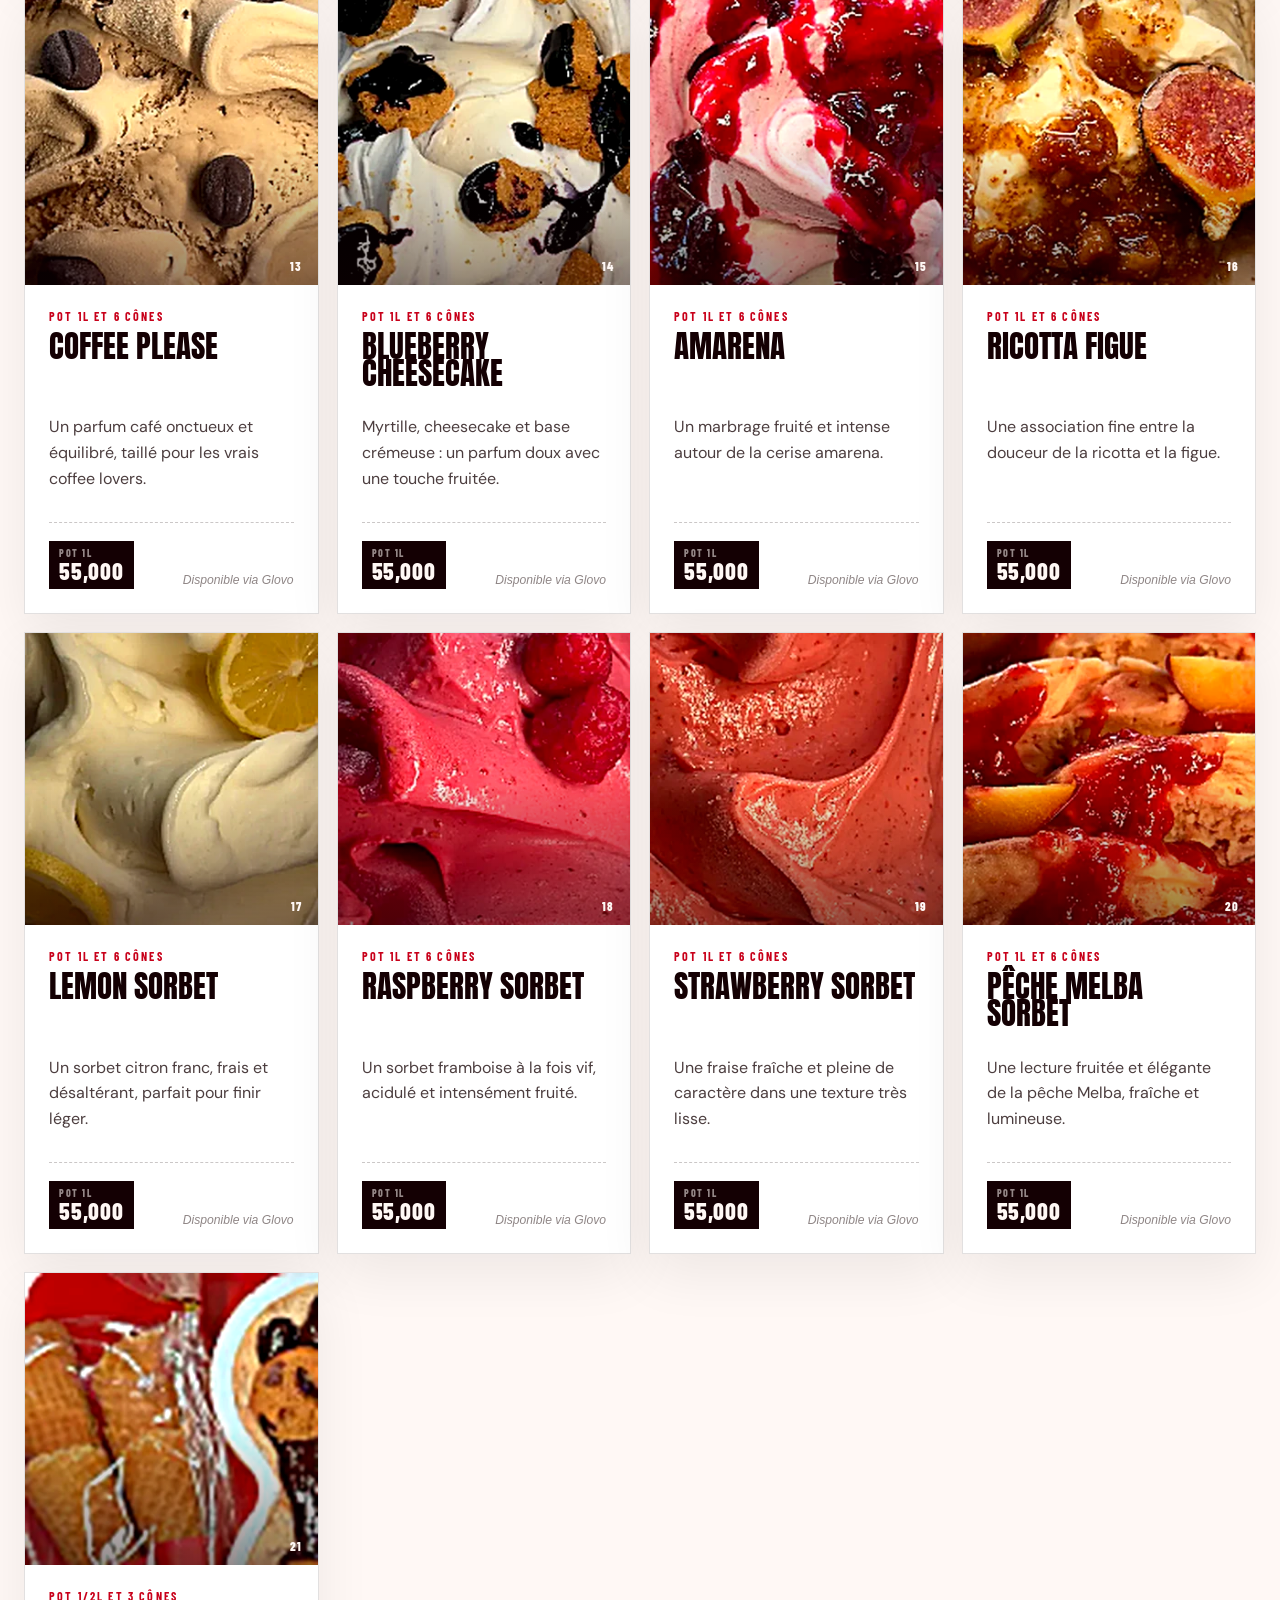
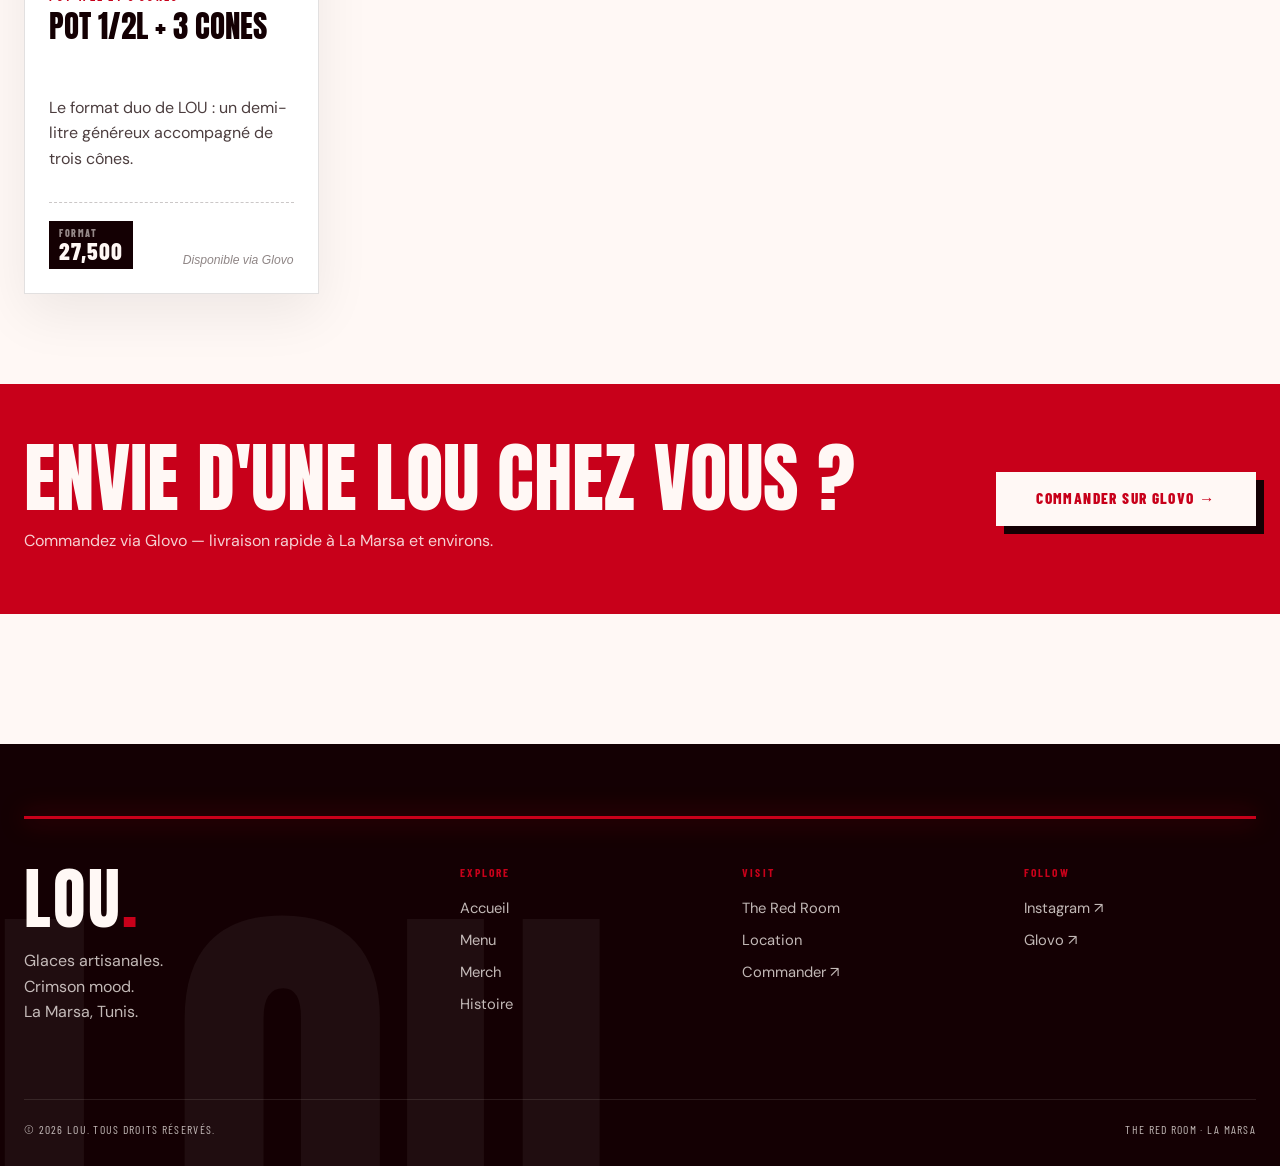
==== commit 844d5bbe: "Add files via upload" ====
--- a/menu.html
+++ b/menu.html
@@ -4,7 +4,7 @@
 <head>
 <meta charset="utf-8"/>
 <meta content="width=device-width, initial-scale=1.0" name="viewport"/>
-<meta content="Découvrez le menu complet de LOU : pots, cônes et saveurs artisanales à La Marsa." name="description"/>
+<meta content="Découvrez le menu complet de LOU : gâteaux glacés, pots 1L et 6 cônes, et formats 1/2L à La Marsa." name="description"/>
 <meta content="#140003" name="theme-color"/>
 <title>Menu — LOU La Marsa</title>
 <link href="https://fonts.googleapis.com" rel="preconnect"/>
@@ -14,74 +14,180 @@
 <link href="style.css" rel="stylesheet"/>
 <script defer="" src="script.js"></script>
 </head>
-<body class="page-menu is-entering">
-<div aria-hidden="true" class="page-transition"><span>MENU</span></div>
+<body class="page-menu">
+<div id="split-overlay" aria-hidden="true">
+<div class="split-top"></div>
+<div class="split-bottom"></div>
+<div class="split-logo">LOU<span>.</span></div>
+</div>
 <div class="announcement"><div class="announcement-track"><span>GLACES ARTISANALES À LA MARSA · TOUS LES JOURS · 12H — 00H</span><span aria-hidden="true">GLACES ARTISANALES À LA MARSA · TOUS LES JOURS · 12H — 00H</span><span aria-hidden="true">GLACES ARTISANALES À LA MARSA · TOUS LES JOURS · 12H — 00H</span></div></div>
 <header class="site-header" id="siteHeader">
 <a aria-label="Accueil LOU" class="brand" href="index.html">LOU<span>.</span></a>
 <nav aria-label="Navigation principale" class="desktop-nav"><a data-nav="home" href="index.html">Accueil</a><a data-nav="menu" href="menu.html">Menu</a><a data-nav="merch" href="merch.html">Merch</a><a href="index.html#histoire">Histoire</a><a href="index.html#red-room">The Red Room</a><a href="index.html#location">Contact</a></nav>
-<div class="header-actions"><a aria-label="Instagram LOU" class="icon-link" href="https://www.instagram.com/loucreate__/" rel="noopener" target="_blank"><svg aria-hidden="true" viewbox="0 0 24 24"><rect height="18" rx="5" width="18" x="3" y="3"></rect><circle cx="12" cy="12" r="4"></circle><circle cx="17.5" cy="6.5" r="1"></circle></svg></a><a aria-label="Commander sur Glovo" class="cart-button" href="https://glovoapp.com/fr/tn/tunis/stores/lou-tis" rel="noopener" target="_blank"><svg aria-hidden="true" viewbox="0 0 24 24"><path d="M3 4h2l2.2 10.2a2 2 0 0 0 2 1.6h7.7a2 2 0 0 0 1.9-1.4L21 7H7"></path><circle cx="10" cy="20" r="1.4"></circle><circle cx="18" cy="20" r="1.4"></circle></svg><span class="cart-count" id="cartCount">0</span></a><button aria-controls="mobileMenu" aria-expanded="false" aria-label="Ouvrir le menu" class="menu-toggle" id="menuToggle" type="button"><span></span><span></span></button></div>
+<div class="header-actions"><a aria-label="Instagram LOU" class="icon-link" href="https://www.instagram.com/loucreate__/" rel="noopener" target="_blank"><svg aria-hidden="true" viewbox="0 0 24 24"><rect height="18" rx="5" width="18" x="3" y="3"></rect><circle cx="12" cy="12" r="4"></circle><circle cx="17.5" cy="6.5" r="1"></circle></svg></a><button aria-controls="mobileMenu" aria-expanded="false" aria-label="Ouvrir le menu" class="menu-toggle" id="menuToggle" type="button"><span></span><span></span></button></div>
 <nav aria-label="Navigation mobile" class="mobile-menu" id="mobileMenu"><a data-nav="home" href="index.html">Accueil</a><a data-nav="menu" href="menu.html">Menu</a><a data-nav="merch" href="merch.html">Merch</a><a href="index.html#histoire">Histoire</a><a href="index.html#red-room">The Red Room</a><a href="index.html#location">Contact</a><a class="mobile-menu-cta" href="https://glovoapp.com/fr/tn/tunis/stores/lou-tis" rel="noopener" target="_blank">Commander sur Glovo ↗</a></nav>
 </header>
 <main>
 <div class="breadcrumb-wrap"><a class="breadcrumb" href="index.html"><span>←</span> Back to Home</a></div>
-<section class="page-hero page-hero-menu">
+<section aria-labelledby="menu-page-title" class="page-hero page-hero-menu">
 <div aria-hidden="true" class="page-hero-grid"></div>
-<p class="page-hero-kicker">Pots · Cônes · Saveurs</p>
-<h1>MENU</h1>
-<p>Des formats à partager et des parfums qui changent avec la saison.</p>
+<div aria-hidden="true" class="page-hero-watermark">MENU</div>
+<div class="page-hero-content">
+<p class="page-hero-kicker">3 types · Gâteaux glacés · Pots 1L · Formats duo</p>
+<h1 id="menu-page-title">Menu LOU</h1>
+</div>
 </section>
+<div class="page-hero-description-strip">
+<p>Tout le menu LOU en un seul endroit : gâteaux glacés, pots 1L avec 6 cônes, et format 1/2L avec 3 cônes.</p>
+</div>
 <section class="catalog-section catalog-menu">
-<div class="catalog-intro container reveal"><div><p class="eyebrow eyebrow-red">La sélection</p><h2>Pick your<br/>obsession.</h2></div><p>Choisis un format, puis une saveur. Les disponibilités peuvent varier selon le jour et les envies du chef.</p></div>
+<div class="catalog-intro container reveal"><div><p class="eyebrow eyebrow-red">Le menu complet</p><h2>Choose your<br/>craving.</h2></div><p>Trois formats, une même signature : des textures généreuses, des parfums intenses et tout l’univers LOU dans chaque carte.</p></div>
 <div class="filter-bar-wrap">
 <div aria-label="Filtrer le menu" class="filter-bar container" role="group">
 <span class="filter-label">FILTER /</span>
 <button class="filter-button is-active" data-filter="all" data-filter-group="menu" type="button">Tout</button>
-<button class="filter-button" data-filter="formats" data-filter-group="menu" type="button">Pots &amp; Cônes</button>
-<button class="filter-button" data-filter="saveurs" data-filter-group="menu" type="button">Saveurs</button>
+<button class="filter-button" data-filter="gateaux" data-filter-group="menu" type="button">Gâteaux glacés</button>
+<button class="filter-button" data-filter="pot1l" data-filter-group="menu" type="button">Pot 1L et 6 cônes</button>
+<button class="filter-button" data-filter="pot12l" data-filter-group="menu" type="button">Pot 1/2L et 3 cônes</button>
 </div>
 </div>
 <div class="catalog-grid menu-catalog-grid container" data-filter-grid="menu">
-<article class="menu-catalog-card reveal" data-category="formats" data-menu-card="">
-<div class="menu-catalog-media"><img alt="Pot 1 litre LOU accompagné de six cônes" decoding="async" height="1035" loading="lazy" sizes="(max-width: 680px) calc(100vw - 34px), (max-width: 1100px) 50vw, 420px" src="assets/lou-vitrine-640.webp" srcset="assets/lou-vitrine-320.webp 320w, assets/lou-vitrine-640.webp 640w, assets/lou-vitrine-960.webp 960w" width="960"/><span class="card-number">01</span></div>
-<div class="menu-catalog-copy"><p class="menu-card-kicker">Format à partager</p><h3>Pot 1 L<br/>+ 6 cônes</h3><p>Le format généreux pour une table entière. Choisis ta saveur selon les disponibilités du jour.</p><div class="menu-catalog-bottom"><strong class="price-tag"><small>TND</small> 55,000</strong><button class="add-button" data-product="Pot 1 L + 6 cônes" type="button">Ajouter</button></div></div>
-<div aria-hidden="true" class="menu-card-detail"><span class="utility-label">DÉTAIL</span><p>1 litre · 6 cônes croustillants · saveur au choix.</p><button aria-label="Fermer le détail" class="menu-details-toggle" type="button">×</button></div><button aria-label="Voir le détail du Pot 1 L + 6 cônes" class="menu-card-hit" type="button"></button>
+<article class="menu-catalog-card reveal" data-category="gateaux" data-menu-card="">
+<div class="menu-catalog-media"><img alt="Gâteau glacé Everything Pistacio" decoding="async" height="960" loading="lazy" sizes="(max-width: 680px) calc(100vw - 34px), (max-width: 1100px) 50vw, 320px" src="assets/menu-everything-pistacio-640.webp" srcset="assets/menu-everything-pistacio-320.webp 320w, assets/menu-everything-pistacio-640.webp 640w, assets/menu-everything-pistacio-960.webp 960w" width="960"/><span class="card-number">01</span></div>
+<div class="menu-catalog-copy"><p class="menu-card-kicker">Gâteau glacé</p><h3>Everything
+Pistacio</h3><p>Une création glacée à la pistache, simple, élégante et ultra gourmande.</p><div class="menu-catalog-bottom"><strong class="price-tag"><small>TND</small> 15,000</strong><span class="availability-note">Disponible via Glovo</span></div></div>
+<div aria-hidden="true" class="menu-card-detail"><span class="utility-label">DÉTAIL</span><p>Gâteau glacé individuel · pistache · service frais.</p><button aria-label="Fermer le détail" class="menu-details-toggle" type="button">×</button></div><button aria-label="Voir le détail de Everything Pistacio" class="menu-card-hit" type="button"></button>
 </article>
-<article class="menu-catalog-card reveal" data-category="formats" data-menu-card="">
-<div class="menu-catalog-media"><img alt="Pot un demi-litre LOU accompagné de trois cônes" decoding="async" height="960" loading="lazy" sizes="(max-width: 680px) calc(100vw - 34px), (max-width: 1100px) 50vw, 420px" src="assets/menu-half-pot-640.webp" srcset="assets/menu-half-pot-320.webp 320w, assets/menu-half-pot-640.webp 640w, assets/menu-half-pot-960.webp 960w" width="960"/><span class="card-number">02</span></div>
-<div class="menu-catalog-copy"><p class="menu-card-kicker">Format duo</p><h3>Pot 1/2 L<br/>+ 3 cônes</h3><p>Le bon format pour deux : compact, généreux et prêt à partager.</p><div class="menu-catalog-bottom"><strong class="price-tag"><small>TND</small> 27,500</strong><button class="add-button" data-product="Pot 1/2 L + 3 cônes" type="button">Ajouter</button></div></div>
-<div aria-hidden="true" class="menu-card-detail"><span class="utility-label">DÉTAIL</span><p>1/2 litre · 3 cônes · saveur au choix selon disponibilité.</p><button aria-label="Fermer le détail" class="menu-details-toggle" type="button">×</button></div><button aria-label="Voir le détail du Pot 1/2 L + 3 cônes" class="menu-card-hit" type="button"></button>
+<article class="menu-catalog-card reveal" data-category="gateaux" data-menu-card="">
+<div class="menu-catalog-media"><img alt="Magnum Coffee Please" decoding="async" height="960" loading="lazy" sizes="(max-width: 680px) calc(100vw - 34px), (max-width: 1100px) 50vw, 320px" src="assets/menu-magnum-coffee-please-640.webp" srcset="assets/menu-magnum-coffee-please-320.webp 320w, assets/menu-magnum-coffee-please-640.webp 640w, assets/menu-magnum-coffee-please-960.webp 960w" width="960"/><span class="card-number">02</span></div>
+<div class="menu-catalog-copy"><p class="menu-card-kicker">Gâteau glacé</p><h3>Magnum
+Coffee Please</h3><p>Un bâtonnet glacé au café avec un enrobage chocolat qui fait tout le contraste.</p><div class="menu-catalog-bottom"><strong class="price-tag"><small>TND</small> 12,000</strong><span class="availability-note">Disponible via Glovo</span></div></div>
+<div aria-hidden="true" class="menu-card-detail"><span class="utility-label">DÉTAIL</span><p>Bâtonnet glacé · café · enrobage chocolat.</p><button aria-label="Fermer le détail" class="menu-details-toggle" type="button">×</button></div><button aria-label="Voir le détail de Magnum Coffee Please" class="menu-card-hit" type="button"></button>
 </article>
-<article class="menu-catalog-card reveal" data-category="saveurs" data-menu-card="">
-<span class="floating-badge">BEST-SELLER</span><div class="menu-catalog-media"><img alt="Glace Pistachio" decoding="async" height="960" loading="lazy" sizes="(max-width: 680px) calc(100vw - 34px), (max-width: 1100px) 50vw, 420px" src="assets/menu-pistachio-640.webp" srcset="assets/menu-pistachio-320.webp 320w, assets/menu-pistachio-640.webp 640w, assets/menu-pistachio-960.webp 960w" width="960"/><span class="card-number">03</span></div>
-<div class="menu-catalog-copy"><p class="menu-card-kicker">Saveur signature</p><h3>Pistachio</h3><p>Pistache crémeuse, éclats croquants et finale légèrement toastée.</p><div class="menu-catalog-bottom"><strong class="price-tag"><small>POT 1 L</small> 55,000</strong><button class="add-button" data-product="Pistachio" type="button">Ajouter</button></div></div>
-<div aria-hidden="true" class="menu-card-detail"><span class="utility-label">PROFIL</span><p>Pistache ronde · fruits secs · douceur maîtrisée.</p><button aria-label="Fermer le détail" class="menu-details-toggle" type="button">×</button></div><button aria-label="Voir le détail de Pistachio" class="menu-card-hit" type="button"></button>
+<article class="menu-catalog-card reveal" data-category="pot1l" data-menu-card="">
+<div class="menu-catalog-media"><img alt="Valrhona Dark Chocolate" decoding="async" height="960" loading="lazy" sizes="(max-width: 680px) calc(100vw - 34px), (max-width: 1100px) 50vw, 320px" src="assets/menu-valrhona-640.webp" srcset="assets/menu-valrhona-320.webp 320w, assets/menu-valrhona-640.webp 640w, assets/menu-valrhona-960.webp 960w" width="960"/><span class="card-number">03</span></div>
+<div class="menu-catalog-copy"><p class="menu-card-kicker">Pot 1L et 6 cônes</p><h3>Valrhona
+Dark Chocolate</h3><p>Un chocolat noir profond et lisse, pour les amateurs de cacao intense.</p><div class="menu-catalog-bottom"><strong class="price-tag"><small>POT 1L</small> 55,000</strong><span class="availability-note">Disponible via Glovo</span></div></div>
+<div aria-hidden="true" class="menu-card-detail"><span class="utility-label">DÉTAIL</span><p>Pot 1L + 6 cônes · chocolat noir intense.</p><button aria-label="Fermer le détail" class="menu-details-toggle" type="button">×</button></div><button aria-label="Voir le détail de Valrhona Dark Chocolate" class="menu-card-hit" type="button"></button>
 </article>
-<article class="menu-catalog-card reveal" data-category="saveurs" data-menu-card="">
-<div class="menu-catalog-media"><img alt="The Brownie Fix" decoding="async" height="960" loading="lazy" sizes="(max-width: 680px) calc(100vw - 34px), (max-width: 1100px) 50vw, 420px" src="assets/menu-brownie-fix-640.webp" srcset="assets/menu-brownie-fix-320.webp 320w, assets/menu-brownie-fix-640.webp 640w, assets/menu-brownie-fix-960.webp 960w" width="960"/><span class="card-number">04</span></div>
-<div class="menu-catalog-copy"><p class="menu-card-kicker">Saveur signature</p><h3>The<br/>Brownie Fix</h3><p>Éclats de brownie, noisettes croquantes et sauce chocolat ultra-gourmande.</p><div class="menu-catalog-bottom"><strong class="price-tag"><small>POT 1 L</small> 55,000</strong><button class="add-button" data-product="The Brownie Fix" type="button">Ajouter</button></div></div>
-<div aria-hidden="true" class="menu-card-detail"><span class="utility-label">PROFIL</span><p>Brownie fondant · noisettes · chocolat · gros contraste.</p><button aria-label="Fermer le détail" class="menu-details-toggle" type="button">×</button></div><button aria-label="Voir le détail de The Brownie Fix" class="menu-card-hit" type="button"></button>
+<article class="menu-catalog-card reveal" data-category="pot1l" data-menu-card="">
+<div class="menu-catalog-media"><img alt="Berrylicious" decoding="async" height="960" loading="lazy" sizes="(max-width: 680px) calc(100vw - 34px), (max-width: 1100px) 50vw, 320px" src="assets/menu-berrylicious-640.webp" srcset="assets/menu-berrylicious-320.webp 320w, assets/menu-berrylicious-640.webp 640w, assets/menu-berrylicious-960.webp 960w" width="960"/><span class="card-number">04</span></div>
+<div class="menu-catalog-copy"><p class="menu-card-kicker">Pot 1L et 6 cônes</p><h3>Berrylicious</h3><p>Une base crémeuse marbrée de fruits rouges pour une note fraîche et acidulée.</p><div class="menu-catalog-bottom"><strong class="price-tag"><small>POT 1L</small> 55,000</strong><span class="availability-note">Disponible via Glovo</span></div></div>
+<div aria-hidden="true" class="menu-card-detail"><span class="utility-label">DÉTAIL</span><p>Pot 1L + 6 cônes · fruits rouges · texture crémeuse.</p><button aria-label="Fermer le détail" class="menu-details-toggle" type="button">×</button></div><button aria-label="Voir le détail de Berrylicious" class="menu-card-hit" type="button"></button>
 </article>
-<article class="menu-catalog-card reveal" data-category="saveurs" data-menu-card="">
-<div class="menu-catalog-media"><img alt="Valrhona Dark Chocolate" decoding="async" height="960" loading="lazy" sizes="(max-width: 680px) calc(100vw - 34px), (max-width: 1100px) 50vw, 420px" src="assets/menu-valrhona-640.webp" srcset="assets/menu-valrhona-320.webp 320w, assets/menu-valrhona-640.webp 640w, assets/menu-valrhona-960.webp 960w" width="960"/><span class="card-number">05</span></div>
-<div class="menu-catalog-copy"><p class="menu-card-kicker">Saveur signature</p><h3>Valrhona<br/>Dark Chocolate</h3><p>Chocolat noir intense, texture dense et finale profondément cacaotée.</p><div class="menu-catalog-bottom"><strong class="price-tag"><small>POT 1 L</small> 55,000</strong><button class="add-button" data-product="Valrhona Dark Chocolate" type="button">Ajouter</button></div></div>
-<div aria-hidden="true" class="menu-card-detail"><span class="utility-label">PROFIL</span><p>Cacao profond · intensité nette · douceur maîtrisée.</p><button aria-label="Fermer le détail" class="menu-details-toggle" type="button">×</button></div><button aria-label="Voir le détail de Valrhona Dark Chocolate" class="menu-card-hit" type="button"></button>
+<article class="menu-catalog-card reveal" data-category="pot1l" data-menu-card="">
+<span class="floating-badge">BEST-SELLER</span><div class="menu-catalog-media"><img alt="The Brownie Fix" decoding="async" height="960" loading="lazy" sizes="(max-width: 680px) calc(100vw - 34px), (max-width: 1100px) 50vw, 320px" src="assets/menu-brownie-fix-640.webp" srcset="assets/menu-brownie-fix-320.webp 320w, assets/menu-brownie-fix-640.webp 640w, assets/menu-brownie-fix-960.webp 960w" width="960"/><span class="card-number">05</span></div>
+<div class="menu-catalog-copy"><p class="menu-card-kicker">Pot 1L et 6 cônes</p><h3>The
+Brownie Fix</h3><p>Brownie, noisettes et chocolat : le parfum ultra gourmand du menu.</p><div class="menu-catalog-bottom"><strong class="price-tag"><small>POT 1L</small> 55,000</strong><span class="availability-note">Disponible via Glovo</span></div></div>
+<div aria-hidden="true" class="menu-card-detail"><span class="utility-label">DÉTAIL</span><p>Pot 1L + 6 cônes · brownie · noisette · chocolat.</p><button aria-label="Fermer le détail" class="menu-details-toggle" type="button">×</button></div><button aria-label="Voir le détail de The Brownie Fix" class="menu-card-hit" type="button"></button>
 </article>
-<article class="menu-catalog-card reveal" data-category="saveurs" data-menu-card="">
-<div class="menu-catalog-media"><img alt="Berrylicious" decoding="async" height="960" loading="lazy" sizes="(max-width: 680px) calc(100vw - 34px), (max-width: 1100px) 50vw, 420px" src="assets/menu-berrylicious-640.webp" srcset="assets/menu-berrylicious-320.webp 320w, assets/menu-berrylicious-640.webp 640w, assets/menu-berrylicious-960.webp 960w" width="960"/><span class="card-number">06</span></div>
-<div class="menu-catalog-copy"><p class="menu-card-kicker">Saveur fruitée</p><h3>Berrylicious</h3><p>Une base lactée onctueuse avec un tourbillon généreux de fruits rouges.</p><div class="menu-catalog-bottom"><strong class="price-tag"><small>POT 1 L</small> 55,000</strong><button class="add-button" data-product="Berrylicious" type="button">Ajouter</button></div></div>
-<div aria-hidden="true" class="menu-card-detail"><span class="utility-label">PROFIL</span><p>Fruité · acidulé · ultra-crémeux · éclats croquants.</p><button aria-label="Fermer le détail" class="menu-details-toggle" type="button">×</button></div><button aria-label="Voir le détail de Berrylicious" class="menu-card-hit" type="button"></button>
+<article class="menu-catalog-card reveal" data-category="pot1l" data-menu-card="">
+<div class="menu-catalog-media"><img alt="Pistachio" decoding="async" height="960" loading="lazy" sizes="(max-width: 680px) calc(100vw - 34px), (max-width: 1100px) 50vw, 320px" src="assets/menu-pistachio-640.webp" srcset="assets/menu-pistachio-320.webp 320w, assets/menu-pistachio-640.webp 640w, assets/menu-pistachio-960.webp 960w" width="960"/><span class="card-number">06</span></div>
+<div class="menu-catalog-copy"><p class="menu-card-kicker">Pot 1L et 6 cônes</p><h3>Pistachio</h3><p>Une pistache crémeuse avec une vraie profondeur et de beaux éclats croquants.</p><div class="menu-catalog-bottom"><strong class="price-tag"><small>POT 1L</small> 55,000</strong><span class="availability-note">Disponible via Glovo</span></div></div>
+<div aria-hidden="true" class="menu-card-detail"><span class="utility-label">DÉTAIL</span><p>Pot 1L + 6 cônes · pistache · croquant.</p><button aria-label="Fermer le détail" class="menu-details-toggle" type="button">×</button></div><button aria-label="Voir le détail de Pistachio" class="menu-card-hit" type="button"></button>
 </article>
-<article class="menu-catalog-card reveal" data-category="saveurs" data-menu-card="">
-<div class="menu-catalog-media"><img alt="Choco Peanut Madness" decoding="async" height="960" loading="lazy" sizes="(max-width: 680px) calc(100vw - 34px), (max-width: 1100px) 50vw, 420px" src="assets/menu-choco-peanut-640.webp" srcset="assets/menu-choco-peanut-320.webp 320w, assets/menu-choco-peanut-640.webp 640w, assets/menu-choco-peanut-960.webp 960w" width="960"/><span class="card-number">07</span></div>
-<div class="menu-catalog-copy"><p class="menu-card-kicker">Saveur signature</p><h3>Choco Peanut<br/>Madness</h3><p>Chocolat au lait, cacahuète torréfiée et morceaux fondants à chaque cuillère.</p><div class="menu-catalog-bottom"><strong class="price-tag"><small>POT 1 L</small> 55,000</strong><button class="add-button" data-product="Choco Peanut Madness" type="button">Ajouter</button></div></div>
-<div aria-hidden="true" class="menu-card-detail"><span class="utility-label">PROFIL</span><p>Chocolat lacté · peanut roast · salé-sucré généreux.</p><button aria-label="Fermer le détail" class="menu-details-toggle" type="button">×</button></div><button aria-label="Voir le détail de Choco Peanut Madness" class="menu-card-hit" type="button"></button>
+<article class="menu-catalog-card reveal" data-category="pot1l" data-menu-card="">
+<div class="menu-catalog-media"><img alt="Madagascar Vanilla" decoding="async" height="960" loading="lazy" sizes="(max-width: 680px) calc(100vw - 34px), (max-width: 1100px) 50vw, 320px" src="assets/menu-madagascar-vanilla-640.webp" srcset="assets/menu-madagascar-vanilla-320.webp 320w, assets/menu-madagascar-vanilla-640.webp 640w, assets/menu-madagascar-vanilla-960.webp 960w" width="960"/><span class="card-number">07</span></div>
+<div class="menu-catalog-copy"><p class="menu-card-kicker">Pot 1L et 6 cônes</p><h3>Madagascar
+Vanilla</h3><p>Une vanille douce et veloutée, parfaite pour les goûts classiques bien faits.</p><div class="menu-catalog-bottom"><strong class="price-tag"><small>POT 1L</small> 55,000</strong><span class="availability-note">Disponible via Glovo</span></div></div>
+<div aria-hidden="true" class="menu-card-detail"><span class="utility-label">DÉTAIL</span><p>Pot 1L + 6 cônes · vanille de Madagascar.</p><button aria-label="Fermer le détail" class="menu-details-toggle" type="button">×</button></div><button aria-label="Voir le détail de Madagascar Vanilla" class="menu-card-hit" type="button"></button>
+</article>
+<article class="menu-catalog-card reveal" data-category="pot1l" data-menu-card="">
+<div class="menu-catalog-media"><img alt="Mango Passion" decoding="async" height="960" loading="lazy" sizes="(max-width: 680px) calc(100vw - 34px), (max-width: 1100px) 50vw, 320px" src="assets/menu-mango-passion-640.webp" srcset="assets/menu-mango-passion-320.webp 320w, assets/menu-mango-passion-640.webp 640w, assets/menu-mango-passion-960.webp 960w" width="960"/><span class="card-number">08</span></div>
+<div class="menu-catalog-copy"><p class="menu-card-kicker">Pot 1L et 6 cônes</p><h3>Mango
+Passion</h3><p>Un parfum solaire, fruité et vif autour de la mangue et du fruit de la passion.</p><div class="menu-catalog-bottom"><strong class="price-tag"><small>POT 1L</small> 55,000</strong><span class="availability-note">Disponible via Glovo</span></div></div>
+<div aria-hidden="true" class="menu-card-detail"><span class="utility-label">DÉTAIL</span><p>Pot 1L + 6 cônes · mangue · passion.</p><button aria-label="Fermer le détail" class="menu-details-toggle" type="button">×</button></div><button aria-label="Voir le détail de Mango Passion" class="menu-card-hit" type="button"></button>
+</article>
+<article class="menu-catalog-card reveal" data-category="pot1l" data-menu-card="">
+<div class="menu-catalog-media"><img alt="Tiramisalma" decoding="async" height="960" loading="lazy" sizes="(max-width: 680px) calc(100vw - 34px), (max-width: 1100px) 50vw, 320px" src="assets/menu-tiramisalma-640.webp" srcset="assets/menu-tiramisalma-320.webp 320w, assets/menu-tiramisalma-640.webp 640w, assets/menu-tiramisalma-960.webp 960w" width="960"/><span class="card-number">09</span></div>
+<div class="menu-catalog-copy"><p class="menu-card-kicker">Pot 1L et 6 cônes</p><h3>Tiramisalma</h3><p>Un profil cacao-café inspiré du tiramisu, rond et généreux.</p><div class="menu-catalog-bottom"><strong class="price-tag"><small>POT 1L</small> 55,000</strong><span class="availability-note">Disponible via Glovo</span></div></div>
+<div aria-hidden="true" class="menu-card-detail"><span class="utility-label">DÉTAIL</span><p>Pot 1L + 6 cônes · cacao · café · esprit tiramisu.</p><button aria-label="Fermer le détail" class="menu-details-toggle" type="button">×</button></div><button aria-label="Voir le détail de Tiramisalma" class="menu-card-hit" type="button"></button>
+</article>
+<article class="menu-catalog-card reveal" data-category="pot1l" data-menu-card="">
+<div class="menu-catalog-media"><img alt="Gianduja" decoding="async" height="960" loading="lazy" sizes="(max-width: 680px) calc(100vw - 34px), (max-width: 1100px) 50vw, 320px" src="assets/menu-gianduja-640.webp" srcset="assets/menu-gianduja-320.webp 320w, assets/menu-gianduja-640.webp 640w, assets/menu-gianduja-960.webp 960w" width="960"/><span class="card-number">10</span></div>
+<div class="menu-catalog-copy"><p class="menu-card-kicker">Pot 1L et 6 cônes</p><h3>Gianduja</h3><p>Un mélange onctueux chocolat-noisette à l’italienne, riche et fondant.</p><div class="menu-catalog-bottom"><strong class="price-tag"><small>POT 1L</small> 55,000</strong><span class="availability-note">Disponible via Glovo</span></div></div>
+<div aria-hidden="true" class="menu-card-detail"><span class="utility-label">DÉTAIL</span><p>Pot 1L + 6 cônes · gianduja · noisette.</p><button aria-label="Fermer le détail" class="menu-details-toggle" type="button">×</button></div><button aria-label="Voir le détail de Gianduja" class="menu-card-hit" type="button"></button>
+</article>
+<article class="menu-catalog-card reveal" data-category="pot1l" data-menu-card="">
+<div class="menu-catalog-media"><img alt="Joe's Peanut Butter" decoding="async" height="960" loading="lazy" sizes="(max-width: 680px) calc(100vw - 34px), (max-width: 1100px) 50vw, 320px" src="assets/menu-joes-peanut-butter-640.webp" srcset="assets/menu-joes-peanut-butter-320.webp 320w, assets/menu-joes-peanut-butter-640.webp 640w, assets/menu-joes-peanut-butter-960.webp 960w" width="960"/><span class="card-number">11</span></div>
+<div class="menu-catalog-copy"><p class="menu-card-kicker">Pot 1L et 6 cônes</p><h3>Joe's Peanut
+Butter</h3><p>Beurre de cacahuète, caramel et gourmandise XXL dans chaque cuillerée.</p><div class="menu-catalog-bottom"><strong class="price-tag"><small>POT 1L</small> 55,000</strong><span class="availability-note">Disponible via Glovo</span></div></div>
+<div aria-hidden="true" class="menu-card-detail"><span class="utility-label">DÉTAIL</span><p>Pot 1L + 6 cônes · peanut butter · caramel.</p><button aria-label="Fermer le détail" class="menu-details-toggle" type="button">×</button></div><button aria-label="Voir le détail de Joe's Peanut Butter" class="menu-card-hit" type="button"></button>
+</article>
+<article class="menu-catalog-card reveal" data-category="pot1l" data-menu-card="">
+<div class="menu-catalog-media"><img alt="Banoffee" decoding="async" height="960" loading="lazy" sizes="(max-width: 680px) calc(100vw - 34px), (max-width: 1100px) 50vw, 320px" src="assets/menu-banoffee-640.webp" srcset="assets/menu-banoffee-320.webp 320w, assets/menu-banoffee-640.webp 640w, assets/menu-banoffee-960.webp 960w" width="960"/><span class="card-number">12</span></div>
+<div class="menu-catalog-copy"><p class="menu-card-kicker">Pot 1L et 6 cônes</p><h3>Banoffee</h3><p>Banane, biscuit et caramel pour une saveur très dessert, très addictive.</p><div class="menu-catalog-bottom"><strong class="price-tag"><small>POT 1L</small> 55,000</strong><span class="availability-note">Disponible via Glovo</span></div></div>
+<div aria-hidden="true" class="menu-card-detail"><span class="utility-label">DÉTAIL</span><p>Pot 1L + 6 cônes · banane · biscuit · caramel.</p><button aria-label="Fermer le détail" class="menu-details-toggle" type="button">×</button></div><button aria-label="Voir le détail de Banoffee" class="menu-card-hit" type="button"></button>
+</article>
+<article class="menu-catalog-card reveal" data-category="pot1l" data-menu-card="">
+<div class="menu-catalog-media"><img alt="Coffee Please" decoding="async" height="960" loading="lazy" sizes="(max-width: 680px) calc(100vw - 34px), (max-width: 1100px) 50vw, 320px" src="assets/menu-coffee-please-640.webp" srcset="assets/menu-coffee-please-320.webp 320w, assets/menu-coffee-please-640.webp 640w, assets/menu-coffee-please-960.webp 960w" width="960"/><span class="card-number">13</span></div>
+<div class="menu-catalog-copy"><p class="menu-card-kicker">Pot 1L et 6 cônes</p><h3>Coffee
+Please</h3><p>Un parfum café onctueux et équilibré, taillé pour les vrais coffee lovers.</p><div class="menu-catalog-bottom"><strong class="price-tag"><small>POT 1L</small> 55,000</strong><span class="availability-note">Disponible via Glovo</span></div></div>
+<div aria-hidden="true" class="menu-card-detail"><span class="utility-label">DÉTAIL</span><p>Pot 1L + 6 cônes · café · texture onctueuse.</p><button aria-label="Fermer le détail" class="menu-details-toggle" type="button">×</button></div><button aria-label="Voir le détail de Coffee Please" class="menu-card-hit" type="button"></button>
+</article>
+<article class="menu-catalog-card reveal" data-category="pot1l" data-menu-card="">
+<div class="menu-catalog-media"><img alt="Blueberry Cheesecake" decoding="async" height="960" loading="lazy" sizes="(max-width: 680px) calc(100vw - 34px), (max-width: 1100px) 50vw, 320px" src="assets/menu-blueberry-cheesecake-640.webp" srcset="assets/menu-blueberry-cheesecake-320.webp 320w, assets/menu-blueberry-cheesecake-640.webp 640w, assets/menu-blueberry-cheesecake-960.webp 960w" width="960"/><span class="card-number">14</span></div>
+<div class="menu-catalog-copy"><p class="menu-card-kicker">Pot 1L et 6 cônes</p><h3>Blueberry
+Cheesecake</h3><p>Myrtille, cheesecake et base crémeuse : un parfum doux avec une touche fruitée.</p><div class="menu-catalog-bottom"><strong class="price-tag"><small>POT 1L</small> 55,000</strong><span class="availability-note">Disponible via Glovo</span></div></div>
+<div aria-hidden="true" class="menu-card-detail"><span class="utility-label">DÉTAIL</span><p>Pot 1L + 6 cônes · cheesecake · myrtille.</p><button aria-label="Fermer le détail" class="menu-details-toggle" type="button">×</button></div><button aria-label="Voir le détail de Blueberry Cheesecake" class="menu-card-hit" type="button"></button>
+</article>
+<article class="menu-catalog-card reveal" data-category="pot1l" data-menu-card="">
+<div class="menu-catalog-media"><img alt="Amarena" decoding="async" height="960" loading="lazy" sizes="(max-width: 680px) calc(100vw - 34px), (max-width: 1100px) 50vw, 320px" src="assets/menu-amarena-640.webp" srcset="assets/menu-amarena-320.webp 320w, assets/menu-amarena-640.webp 640w, assets/menu-amarena-960.webp 960w" width="960"/><span class="card-number">15</span></div>
+<div class="menu-catalog-copy"><p class="menu-card-kicker">Pot 1L et 6 cônes</p><h3>Amarena</h3><p>Un marbrage fruité et intense autour de la cerise amarena.</p><div class="menu-catalog-bottom"><strong class="price-tag"><small>POT 1L</small> 55,000</strong><span class="availability-note">Disponible via Glovo</span></div></div>
+<div aria-hidden="true" class="menu-card-detail"><span class="utility-label">DÉTAIL</span><p>Pot 1L + 6 cônes · cerise amarena · note fruitée.</p><button aria-label="Fermer le détail" class="menu-details-toggle" type="button">×</button></div><button aria-label="Voir le détail de Amarena" class="menu-card-hit" type="button"></button>
+</article>
+<article class="menu-catalog-card reveal" data-category="pot1l" data-menu-card="">
+<div class="menu-catalog-media"><img alt="Ricotta Figue" decoding="async" height="960" loading="lazy" sizes="(max-width: 680px) calc(100vw - 34px), (max-width: 1100px) 50vw, 320px" src="assets/menu-ricotta-figue-640.webp" srcset="assets/menu-ricotta-figue-320.webp 320w, assets/menu-ricotta-figue-640.webp 640w, assets/menu-ricotta-figue-960.webp 960w" width="960"/><span class="card-number">16</span></div>
+<div class="menu-catalog-copy"><p class="menu-card-kicker">Pot 1L et 6 cônes</p><h3>Ricotta
+Figue</h3><p>Une association fine entre la douceur de la ricotta et la figue.</p><div class="menu-catalog-bottom"><strong class="price-tag"><small>POT 1L</small> 55,000</strong><span class="availability-note">Disponible via Glovo</span></div></div>
+<div aria-hidden="true" class="menu-card-detail"><span class="utility-label">DÉTAIL</span><p>Pot 1L + 6 cônes · ricotta · figue.</p><button aria-label="Fermer le détail" class="menu-details-toggle" type="button">×</button></div><button aria-label="Voir le détail de Ricotta Figue" class="menu-card-hit" type="button"></button>
+</article>
+<article class="menu-catalog-card reveal" data-category="pot1l" data-menu-card="">
+<div class="menu-catalog-media"><img alt="Lemon Sorbet" decoding="async" height="960" loading="lazy" sizes="(max-width: 680px) calc(100vw - 34px), (max-width: 1100px) 50vw, 320px" src="assets/menu-lemon-sorbet-640.webp" srcset="assets/menu-lemon-sorbet-320.webp 320w, assets/menu-lemon-sorbet-640.webp 640w, assets/menu-lemon-sorbet-960.webp 960w" width="960"/><span class="card-number">17</span></div>
+<div class="menu-catalog-copy"><p class="menu-card-kicker">Pot 1L et 6 cônes</p><h3>Lemon
+Sorbet</h3><p>Un sorbet citron franc, frais et désaltérant, parfait pour finir léger.</p><div class="menu-catalog-bottom"><strong class="price-tag"><small>POT 1L</small> 55,000</strong><span class="availability-note">Disponible via Glovo</span></div></div>
+<div aria-hidden="true" class="menu-card-detail"><span class="utility-label">DÉTAIL</span><p>Pot 1L + 6 cônes · sorbet citron · très frais.</p><button aria-label="Fermer le détail" class="menu-details-toggle" type="button">×</button></div><button aria-label="Voir le détail de Lemon Sorbet" class="menu-card-hit" type="button"></button>
+</article>
+<article class="menu-catalog-card reveal" data-category="pot1l" data-menu-card="">
+<div class="menu-catalog-media"><img alt="Raspberry Sorbet" decoding="async" height="960" loading="lazy" sizes="(max-width: 680px) calc(100vw - 34px), (max-width: 1100px) 50vw, 320px" src="assets/menu-raspberry-sorbet-640.webp" srcset="assets/menu-raspberry-sorbet-320.webp 320w, assets/menu-raspberry-sorbet-640.webp 640w, assets/menu-raspberry-sorbet-960.webp 960w" width="960"/><span class="card-number">18</span></div>
+<div class="menu-catalog-copy"><p class="menu-card-kicker">Pot 1L et 6 cônes</p><h3>Raspberry
+Sorbet</h3><p>Un sorbet framboise à la fois vif, acidulé et intensément fruité.</p><div class="menu-catalog-bottom"><strong class="price-tag"><small>POT 1L</small> 55,000</strong><span class="availability-note">Disponible via Glovo</span></div></div>
+<div aria-hidden="true" class="menu-card-detail"><span class="utility-label">DÉTAIL</span><p>Pot 1L + 6 cônes · sorbet framboise.</p><button aria-label="Fermer le détail" class="menu-details-toggle" type="button">×</button></div><button aria-label="Voir le détail de Raspberry Sorbet" class="menu-card-hit" type="button"></button>
+</article>
+<article class="menu-catalog-card reveal" data-category="pot1l" data-menu-card="">
+<div class="menu-catalog-media"><img alt="Strawberry Sorbet" decoding="async" height="960" loading="lazy" sizes="(max-width: 680px) calc(100vw - 34px), (max-width: 1100px) 50vw, 320px" src="assets/menu-strawberry-sorbet-640.webp" srcset="assets/menu-strawberry-sorbet-320.webp 320w, assets/menu-strawberry-sorbet-640.webp 640w, assets/menu-strawberry-sorbet-960.webp 960w" width="960"/><span class="card-number">19</span></div>
+<div class="menu-catalog-copy"><p class="menu-card-kicker">Pot 1L et 6 cônes</p><h3>Strawberry
+Sorbet</h3><p>Une fraise fraîche et pleine de caractère dans une texture très lisse.</p><div class="menu-catalog-bottom"><strong class="price-tag"><small>POT 1L</small> 55,000</strong><span class="availability-note">Disponible via Glovo</span></div></div>
+<div aria-hidden="true" class="menu-card-detail"><span class="utility-label">DÉTAIL</span><p>Pot 1L + 6 cônes · sorbet fraise.</p><button aria-label="Fermer le détail" class="menu-details-toggle" type="button">×</button></div><button aria-label="Voir le détail de Strawberry Sorbet" class="menu-card-hit" type="button"></button>
+</article>
+<article class="menu-catalog-card reveal" data-category="pot1l" data-menu-card="">
+<div class="menu-catalog-media"><img alt="Pêche Melba Sorbet" decoding="async" height="960" loading="lazy" sizes="(max-width: 680px) calc(100vw - 34px), (max-width: 1100px) 50vw, 320px" src="assets/menu-peche-melba-sorbet-640.webp" srcset="assets/menu-peche-melba-sorbet-320.webp 320w, assets/menu-peche-melba-sorbet-640.webp 640w, assets/menu-peche-melba-sorbet-960.webp 960w" width="960"/><span class="card-number">20</span></div>
+<div class="menu-catalog-copy"><p class="menu-card-kicker">Pot 1L et 6 cônes</p><h3>Pêche Melba
+Sorbet</h3><p>Une lecture fruitée et élégante de la pêche Melba, fraîche et lumineuse.</p><div class="menu-catalog-bottom"><strong class="price-tag"><small>POT 1L</small> 55,000</strong><span class="availability-note">Disponible via Glovo</span></div></div>
+<div aria-hidden="true" class="menu-card-detail"><span class="utility-label">DÉTAIL</span><p>Pot 1L + 6 cônes · pêche Melba · sorbet fruité.</p><button aria-label="Fermer le détail" class="menu-details-toggle" type="button">×</button></div><button aria-label="Voir le détail de Pêche Melba Sorbet" class="menu-card-hit" type="button"></button>
+</article>
+<article class="menu-catalog-card reveal" data-category="pot12l" data-menu-card="">
+<div class="menu-catalog-media"><img alt="Pot 1/2L + 3 Cones" decoding="async" height="960" loading="lazy" sizes="(max-width: 680px) calc(100vw - 34px), (max-width: 1100px) 50vw, 320px" src="assets/menu-half-pot-640.webp" srcset="assets/menu-half-pot-320.webp 320w, assets/menu-half-pot-640.webp 640w, assets/menu-half-pot-960.webp 960w" width="960"/><span class="card-number">21</span></div>
+<div class="menu-catalog-copy"><p class="menu-card-kicker">Pot 1/2L et 3 cônes</p><h3>Pot 1/2L
++ 3 Cones</h3><p>Le format duo de LOU : un demi-litre généreux accompagné de trois cônes.</p><div class="menu-catalog-bottom"><strong class="price-tag"><small>FORMAT</small> 27,500</strong><span class="availability-note">Disponible via Glovo</span></div></div>
+<div aria-hidden="true" class="menu-card-detail"><span class="utility-label">DÉTAIL</span><p>Format duo · 1/2 litre · 3 cônes.</p><button aria-label="Fermer le détail" class="menu-details-toggle" type="button">×</button></div><button aria-label="Voir le détail de Pot 1/2L + 3 Cones" class="menu-card-hit" type="button"></button>
 </article>
 </div>
-<div class="catalog-cta container reveal"><p>Prêt à choisir ta saveur ?</p><a class="button button-red" href="https://glovoapp.com/fr/tn/tunis/stores/lou-tis" rel="noopener" target="_blank">Commander sur Glovo ↗</a></div>
+
+<section aria-labelledby="glovo-menu-title" class="glovo-menu-cta">
+<div class="glovo-menu-cta-inner container">
+<div class="glovo-menu-cta-copy">
+<h2 id="glovo-menu-title">Envie d'une LOU chez vous ?</h2>
+<p>Commandez via Glovo — livraison rapide à La Marsa et environs.</p>
+</div>
+<a class="button glovo-menu-button" href="https://glovoapp.com/fr/tn/tunis/stores/lou-tis" rel="noopener" target="_blank">COMMANDER SUR GLOVO →</a>
+</div>
+</section>
+
 </section>
 </main>
 <footer class="site-footer"><div aria-hidden="true" class="footer-watermark">LOU</div><div class="footer-topline"></div><div class="footer-grid container"><div class="footer-intro"><a class="footer-brand" href="index.html">LOU<span>.</span></a><p>Glaces artisanales.<br/>Crimson mood.<br/>La Marsa, Tunis.</p></div><div class="footer-column"><span>EXPLORE</span><a href="index.html">Accueil</a><a href="menu.html">Menu</a><a href="merch.html">Merch</a><a href="index.html#histoire">Histoire</a></div><div class="footer-column"><span>VISIT</span><a href="index.html#red-room">The Red Room</a><a href="index.html#location">Location</a><a href="https://glovoapp.com/fr/tn/tunis/stores/lou-tis" rel="noopener" target="_blank">Commander ↗</a></div><div class="footer-column"><span>FOLLOW</span><a href="https://www.instagram.com/loucreate__/" rel="noopener" target="_blank">Instagram ↗</a><a href="https://glovoapp.com/fr/tn/tunis/stores/lou-tis" rel="noopener" target="_blank">Glovo ↗</a></div></div><div class="footer-bottom container"><span>© 2026 LOU. Tous droits réservés.</span><span>THE RED ROOM · LA MARSA</span></div></footer>
-<div aria-live="polite" class="toast" id="toast" role="status"></div>
+
+<script src="transitions.js" defer></script>
 </body>
 </html>
--- a/style.css
+++ b/style.css
@@ -44,12 +44,183 @@
 .text-link span { transition: transform .25s ease; }
 .text-link:hover span { transform: translate(4px,3px); }
 
-.page-transition { position: fixed; inset: 0; z-index: 9999; display: grid; place-items: center; color: var(--cream); background: var(--red); transform: translateY(-100%); pointer-events: none; }
-.page-transition span { font-family: var(--display); font-size: clamp(4rem, 14vw, 12rem); letter-spacing: .04em; }
-body.is-entering .page-transition { animation: pageReveal .75s cubic-bezier(.77,0,.18,1) both; }
-body.is-leaving .page-transition { pointer-events: all; animation: pageCover .55s cubic-bezier(.77,0,.18,1) both; }
-@keyframes pageReveal { 0% { transform: translateY(0); } 100% { transform: translateY(100%); } }
-@keyframes pageCover { 0% { transform: translateY(-100%); } 100% { transform: translateY(0); } }
+/* ── PAGE TRANSITIONS ── */
+#split-overlay {
+  position: fixed;
+  inset: 0;
+  z-index: 9999;
+  overflow: hidden;
+  pointer-events: none;
+  visibility: hidden;
+}
+
+.split-top,
+.split-bottom {
+  position: absolute;
+  left: 0;
+  right: 0;
+  height: 50%;
+  will-change: transform;
+  backface-visibility: hidden;
+  transform: translateZ(0);
+}
+
+.split-top {
+  top: 0;
+  background: linear-gradient(to bottom, #140003 0%, #3D0008 34%, #C8001A 100%);
+  transform: translateY(-100%);
+}
+
+.split-bottom {
+  bottom: 0;
+  background: linear-gradient(to top, #140003 0%, #3D0008 34%, #C8001A 100%);
+  transform: translateY(100%);
+}
+
+.split-logo {
+  position: absolute;
+  top: 50%;
+  left: 50%;
+  z-index: 2;
+  color: #FFF8F5;
+  font-family: var(--display);
+  font-size: clamp(4rem, 10vw, 9rem);
+  font-weight: 400;
+  line-height: .8;
+  letter-spacing: .16em;
+  text-transform: uppercase;
+  opacity: 0;
+  transform: translate(-50%, -50%) scale(.98);
+  pointer-events: none;
+  text-shadow:
+    0 0 14px rgba(255, 248, 245, .7),
+    0 0 60px rgba(255, 80, 80, .6),
+    0 0 120px rgba(255, 0, 0, .3);
+  transition: opacity 150ms ease, transform 150ms ease;
+}
+
+.split-logo span {
+  color: #C8001A;
+}
+
+#split-overlay::after {
+  content: "";
+  position: absolute;
+  top: calc(50% - 1px);
+  left: 0;
+  z-index: 1;
+  width: 100%;
+  height: 2px;
+  background: rgba(255, 255, 255, .15);
+  opacity: 0;
+  pointer-events: none;
+  transition: opacity 100ms ease;
+}
+
+#split-overlay.closing,
+#split-overlay.opening {
+  visibility: visible;
+  pointer-events: all;
+}
+
+#split-overlay.closing .split-top {
+  animation: split-slide-down 450ms cubic-bezier(.76, 0, .24, 1) forwards;
+}
+
+#split-overlay.closing .split-bottom {
+  animation: split-slide-up 450ms cubic-bezier(.76, 0, .24, 1) forwards;
+}
+
+#split-overlay.closing.logo-visible .split-logo {
+  opacity: 1;
+  transform: translate(-50%, -50%) scale(1);
+}
+
+#split-overlay.closing.is-held::after {
+  opacity: 1;
+}
+
+#split-overlay.opening .split-top {
+  transform: translateY(0);
+  animation: split-slide-up-out 600ms cubic-bezier(.76, 0, .24, 1) forwards;
+}
+
+#split-overlay.opening .split-bottom {
+  transform: translateY(0);
+  animation: split-slide-down-out 600ms cubic-bezier(.76, 0, .24, 1) 60ms forwards;
+}
+
+#split-overlay.opening .split-logo {
+  opacity: 1;
+  transform: translate(-50%, -50%) scale(1);
+  animation: split-logo-exit 220ms ease 80ms forwards;
+}
+
+#split-overlay.opening::after {
+  opacity: 1;
+  animation: split-seam-exit 180ms ease 70ms forwards;
+}
+
+@keyframes split-slide-down {
+  from { transform: translateY(-100%); }
+  to { transform: translateY(0); }
+}
+
+@keyframes split-slide-up {
+  from { transform: translateY(100%); }
+  to { transform: translateY(0); }
+}
+
+@keyframes split-slide-up-out {
+  from { transform: translateY(0); }
+  to { transform: translateY(-100%); }
+}
+
+@keyframes split-slide-down-out {
+  from { transform: translateY(0); }
+  to { transform: translateY(100%); }
+}
+
+@keyframes split-logo-exit {
+  from { opacity: 1; transform: translate(-50%, -50%) scale(1); }
+  to { opacity: 0; transform: translate(-50%, -50%) scale(1.025); }
+}
+
+@keyframes split-seam-exit {
+  from { opacity: 1; }
+  to { opacity: 0; }
+}
+
+@media (max-width: 768px), (pointer: coarse) {
+  #split-overlay.closing .split-top,
+  #split-overlay.closing .split-bottom {
+    animation-duration: 383ms;
+  }
+
+  #split-overlay.opening .split-top {
+    animation-duration: 510ms;
+  }
+
+  #split-overlay.opening .split-bottom {
+    animation-duration: 510ms;
+    animation-delay: 51ms;
+  }
+
+  .split-logo {
+    letter-spacing: .1em;
+  }
+}
+
+@media (prefers-reduced-motion: reduce) {
+  #split-overlay.closing .split-top,
+  #split-overlay.closing .split-bottom,
+  #split-overlay.opening .split-top,
+  #split-overlay.opening .split-bottom {
+    animation-duration: 180ms;
+    animation-delay: 0ms;
+  }
+}
+
 
 .announcement { position: relative; z-index: 1100; height: var(--announcement-h); overflow: hidden; color: var(--cream); background: var(--red); font-size: .76rem; white-space: nowrap; }
 .announcement-track { min-width: max-content; height: 100%; display: flex; align-items: center; gap: 72px; padding-left: 24px; animation: announcementScroll 24s linear infinite; }
@@ -69,11 +240,9 @@
 .page-home [data-nav="home"], .page-menu [data-nav="menu"], .page-merch [data-nav="merch"] { color: var(--cream); }
 .page-home .desktop-nav [data-nav="home"]::after, .page-menu .desktop-nav [data-nav="menu"]::after, .page-merch .desktop-nav [data-nav="merch"]::after { left: 0; right: 0; }
 .header-actions { justify-self: end; display: flex; align-items: center; gap: 10px; }
-.icon-link, .cart-button, .menu-toggle { width: 44px; height: 44px; display: grid; place-items: center; border: 1px solid rgba(255,248,245,.16); background: rgba(255,248,245,.04); transition: border-color .25s ease, background .25s ease; }
-.icon-link:hover, .cart-button:hover, .menu-toggle:hover { border-color: rgba(255,248,245,.5); background: rgba(255,248,245,.1); }
-.icon-link svg, .cart-button svg { width: 20px; fill: none; stroke: currentColor; stroke-width: 1.65; }
-.cart-button { position: relative; }
-.cart-count { position: absolute; top: -6px; right: -6px; min-width: 20px; height: 20px; display: grid; place-items: center; padding: 0 5px; border: 2px solid var(--black); border-radius: 99px; color: var(--cream); background: var(--red); font-family: var(--utility); font-size: .72rem; font-weight: 800; }
+.icon-link, .menu-toggle { width: 44px; height: 44px; display: grid; place-items: center; border: 1px solid rgba(255,248,245,.16); background: rgba(255,248,245,.04); transition: border-color .25s ease, background .25s ease; }
+.icon-link:hover, .menu-toggle:hover { border-color: rgba(255,248,245,.5); background: rgba(255,248,245,.1); }
+.icon-link svg { width: 20px; fill: none; stroke: currentColor; stroke-width: 1.65; }
 .menu-toggle { display: none; position: relative; cursor: pointer; }
 .menu-toggle span { position: absolute; width: 20px; height: 2px; background: var(--cream); transition: transform .25s ease, top .25s ease; }
 .menu-toggle span:first-child { top: 17px; }
@@ -87,21 +256,8 @@
 .mobile-menu .mobile-menu-cta { margin-top: 18px; padding: 18px; color: var(--cream); background: var(--red); font-family: var(--utility); font-size: 1rem; text-align: center; }
 .mobile-menu.is-open { opacity: 1; transform: none; pointer-events: auto; }
 
-.hero { position: relative; min-height: calc(100svh - var(--announcement-h) - var(--header-h)); display: grid; align-items: center; overflow: hidden; color: var(--cream); background: var(--black); }
-.hero-noise { position: absolute; inset: 0; z-index: 1; opacity: .16; pointer-events: none; background-image: url("data:image/svg+xml,%3Csvg viewBox='0 0 180 180' xmlns='http://www.w3.org/2000/svg'%3E%3Cfilter id='n'%3E%3CfeTurbulence type='fractalNoise' baseFrequency='.9' numOctaves='3' stitchTiles='stitch'/%3E%3C/filter%3E%3Crect width='100%25' height='100%25' filter='url(%23n)' opacity='.45'/%3E%3C/svg%3E"); mix-blend-mode: soft-light; }
-.hero-drip { position: absolute; top: 0; left: 0; z-index: 0; width: 100%; height: 72%; opacity: .95; }
-.drip-thread { fill: none; stroke: rgba(200,0,26,.9); stroke-width: 17; stroke-linecap: round; filter: drop-shadow(0 0 20px rgba(200,0,26,.5)); animation: dripStretch 5s ease-in-out infinite alternate; transform-origin: top; }
-.drip-two { animation-delay: -1.4s; }
-.drip-three { animation-delay: -2.8s; }
-.drip-drop { fill: var(--red); filter: drop-shadow(0 0 18px rgba(200,0,26,.8)); animation: dropFloat 2.8s ease-in-out infinite; }
-.drip-drop-two { animation-delay: -.8s; }
-.drip-drop-three { animation-delay: -1.6s; }
-@keyframes dripStretch { 50% { transform: scaleY(1.08); } }
-@keyframes dropFloat { 50% { transform: translateY(18px); opacity: .45; } }
-.hero-cursor-glow { position: absolute; z-index: 1; width: 420px; height: 420px; border-radius: 50%; background: radial-gradient(circle, rgba(200,0,26,.24), rgba(200,0,26,0) 68%); transform: translate(-50%,-50%); filter: blur(18px); opacity: 0; pointer-events: none; transition: opacity .25s ease; }
-.hero:hover .hero-cursor-glow { opacity: 1; }
-.hero-marquee { position: absolute; left: 0; right: 0; bottom: 16%; z-index: 0; color: rgba(255,248,245,.028); font-family: var(--display); font-size: clamp(6rem, 15vw, 15rem); white-space: nowrap; animation: heroMarquee 30s linear infinite; }
-@keyframes heroMarquee { to { transform: translateX(-50%); } }
+.hero { position: relative; min-height: calc(100svh - var(--announcement-h) - var(--header-h)); display: grid; align-items: center; overflow: hidden; color: var(--cream); background: radial-gradient(circle at 52% 42%, #3D0008 0%, #260006 42%, #140003 82%); }
+.hero-noise { position: absolute; inset: 0; z-index: 1; opacity: .04; pointer-events: none; background-image: url("data:image/svg+xml,%3Csvg viewBox='0 0 180 180' xmlns='http://www.w3.org/2000/svg'%3E%3Cfilter id='n'%3E%3CfeTurbulence type='fractalNoise' baseFrequency='.86' numOctaves='3' stitchTiles='stitch'/%3E%3C/filter%3E%3Crect width='100%25' height='100%25' filter='url(%23n)' opacity='.7'/%3E%3C/svg%3E"); background-size: 180px 180px; mix-blend-mode: soft-light; }
 .hero-inner { position: relative; z-index: 3; display: grid; grid-template-columns: minmax(0,1.02fr) minmax(360px,.98fr); align-items: center; gap: clamp(36px,6vw,90px); padding-block: 80px 100px; }
 .hero-copy { max-width: 650px; }
 .hero-logo { margin: 0; font-family: var(--display); font-size: clamp(8rem, 17vw, 15.5rem); line-height: .77; letter-spacing: .015em; text-shadow: 0 0 8px rgba(255,248,245,.75), 0 0 28px rgba(200,0,26,.95), 0 0 72px rgba(200,0,26,.68), 0 0 140px rgba(200,0,26,.32); animation: neonPulse 3.2s ease-in-out infinite alternate; }
@@ -113,15 +269,17 @@
 .hero-meta span { display: grid; gap: 4px; }
 .hero-meta b { color: var(--cream); font-size: 1rem; letter-spacing: .08em; }
 .hero-visual { position: relative; min-height: 590px; }
-.hero-image-frame { position: absolute; inset: 6% 3% 5% 10%; overflow: hidden; background: var(--garnet); box-shadow: 0 42px 100px rgba(0,0,0,.46); transform: rotate(1.5deg); }
-.hero-image-frame::after { content: ""; position: absolute; inset: 0; background: linear-gradient(180deg, rgba(20,0,3,.05), rgba(20,0,3,.72)); }
-.hero-image-frame img { height: 100%; object-fit: cover; filter: saturate(.82) contrast(1.08); }
+.hero-image-frame { position: absolute; inset: 6% 3% 5% 10%; overflow: hidden; border: 2px solid rgba(255,248,245,.88); background: var(--garnet); box-shadow: 0 42px 100px rgba(0,0,0,.46); transform: rotate(1.5deg); }
+.hero-image-frame::after { content: ""; position: absolute; left: 0; right: 0; bottom: 0; height: 34%; background: linear-gradient(180deg, transparent 0%, rgba(20,0,3,.56) 100%); pointer-events: none; }
+.hero-image-frame img { width: 100%; height: 100%; object-fit: cover; object-position: center; opacity: 1; filter: none; image-rendering: auto; }
 .hero-image-index { position: absolute; top: 18px; left: 18px; z-index: 2; padding: 7px 9px; color: var(--cream); background: rgba(20,0,3,.66); font-size: .7rem; }
 .hero-image-caption { position: absolute; left: 24px; right: 24px; bottom: 24px; z-index: 2; display: grid; gap: 6px; }
 .hero-image-caption span { color: rgba(255,248,245,.62); font-family: var(--utility); font-size: .8rem; font-weight: 700; letter-spacing: .14em; text-transform: uppercase; }
 .hero-image-caption strong { font-family: var(--display); font-size: 1.55rem; font-weight: 400; text-transform: uppercase; }
-.hero-floating-card { position: absolute; z-index: 4; width: 190px; display: grid; grid-template-columns: 74px 1fr; gap: 12px; align-items: center; padding: 10px; color: var(--black); background: var(--cream); box-shadow: 0 18px 55px rgba(0,0,0,.3); }
-.hero-floating-card img { aspect-ratio: 1; object-fit: cover; }
+.hero-floating-card { position: absolute; z-index: 4; width: 190px; display: grid; grid-template-columns: 74px 1fr; gap: 12px; align-items: center; padding: 9px; border: 1px solid rgba(255,248,245,.94); color: var(--black); background: var(--cream); box-shadow: 0 18px 55px rgba(0,0,0,.3); }
+.hero-floating-card img { width: 100%; height: 74px; aspect-ratio: 1; object-fit: cover; opacity: 1; filter: none; }
+.hero-side-photo-left { object-position: 50% 62%; }
+.hero-side-photo-right { object-position: 50% 28%; }
 .hero-floating-card div { display: grid; gap: 4px; }
 .hero-floating-card span { color: var(--red); font-family: var(--utility); font-size: .72rem; font-weight: 800; letter-spacing: .12em; text-transform: uppercase; }
 .hero-floating-card strong { font-family: var(--display); font-size: 1.15rem; font-weight: 400; text-transform: uppercase; }
@@ -159,10 +317,6 @@
 .price-tag small { color: rgba(255,248,245,.55); font-size: .62rem; letter-spacing: .16em; }
 .price-tag-dark { color: var(--black); background: var(--cream); }
 .price-tag-dark small { color: rgba(20,0,3,.55); }
-.add-button { position: relative; z-index: 3; min-height: 42px; padding: 9px 14px; border: 1px solid var(--red); color: var(--red); background: transparent; font-family: var(--utility); font-size: .84rem; font-weight: 800; letter-spacing: .08em; text-transform: uppercase; cursor: pointer; transition: color .25s ease, background .25s ease; }
-.add-button:hover { color: var(--cream); background: var(--red); }
-.add-button-dark { border-color: var(--cream); color: var(--cream); }
-.add-button-dark:hover { color: var(--black); background: var(--cream); }
 .section-cta { display: flex; justify-content: center; margin-top: 42px; }
 
 .merch-preview-grid { display: grid; grid-template-columns: 1fr 1fr; gap: 28px; }
@@ -189,6 +343,90 @@
 .story-poster > strong { display: block; margin: 24px 0; font-family: var(--display); font-size: clamp(4rem,7vw,7.2rem); font-weight: 400; line-height: .78; }
 .story-poster-rule { width: 100%; height: 2px; margin: 24px 0; background: rgba(255,248,245,.42); }
 .story-poster p { margin: 0; font-family: var(--utility); font-size: 1rem; line-height: 1.6; letter-spacing: .08em; text-transform: uppercase; }
+
+
+/* REAL SHOP PHOTOS — asymmetric editorial gallery */
+.real-photos-section {
+  padding: 110px 0 34px;
+  color: var(--cream);
+  background: var(--black);
+}
+.real-photos-heading {
+  display: flex;
+  align-items: end;
+  justify-content: space-between;
+  gap: 30px;
+  margin-bottom: 38px;
+}
+.real-photos-heading h2 {
+  margin: 0;
+  font-family: var(--display);
+  font-size: clamp(4rem, 8vw, 8.8rem);
+  font-weight: 400;
+  line-height: .82;
+  text-transform: uppercase;
+}
+.real-photo-grid {
+  display: grid;
+  grid-template-columns: minmax(0, 2fr) minmax(280px, 1fr);
+  grid-template-rows: 360px 360px 430px;
+  gap: 12px;
+}
+.real-photo {
+  position: relative;
+  min-width: 0;
+  min-height: 0;
+  margin: 0;
+  overflow: hidden;
+  background: var(--garnet);
+}
+.real-photo-main { grid-column: 1; grid-row: 1 / 3; }
+.real-photo-small-top { grid-column: 2; grid-row: 1; }
+.real-photo-small-bottom { grid-column: 2; grid-row: 2; }
+.real-photo-wide { grid-column: 1 / -1; grid-row: 3; }
+.real-photo img {
+  width: 100%;
+  height: 100%;
+  object-fit: cover;
+  transition: transform .55s cubic-bezier(.22,1,.36,1), filter .4s ease;
+}
+.real-photo-main img { object-position: center 52%; }
+.real-photo-small-top img { object-position: center 52%; }
+.real-photo-small-bottom img { object-position: center 48%; }
+.real-photo-wide img { object-position: center 45%; }
+.real-photo::after {
+  content: "";
+  position: absolute;
+  inset: 0;
+  background: radial-gradient(circle at center, transparent 40%, rgba(20,0,3,.2) 100%), linear-gradient(180deg, transparent 55%, rgba(20,0,3,.46));
+  opacity: .24;
+  pointer-events: none;
+  transition: opacity .35s ease;
+}
+.real-photo figcaption {
+  position: absolute;
+  left: 20px;
+  bottom: 18px;
+  z-index: 2;
+  color: var(--cream);
+  font-family: var(--utility);
+  font-size: .8rem;
+  font-weight: 800;
+  letter-spacing: .16em;
+  text-transform: uppercase;
+  opacity: 0;
+  transform: translateY(8px);
+  transition: opacity .3s ease, transform .3s ease;
+}
+.real-photo:hover::after { opacity: .58; }
+.real-photo:hover img { transform: scale(1.018); filter: saturate(.95) contrast(1.04); }
+.real-photo:hover figcaption { opacity: 1; transform: translateY(0); }
+.real-photo-caption {
+  margin-top: 18px;
+  color: rgba(255,248,245,.52);
+  font-size: .84rem;
+  font-style: italic;
+}
 
 .red-room-section { position: relative; min-height: 92vh; display: grid; place-items: center; overflow: hidden; padding: 110px 24px; color: var(--cream); background: radial-gradient(circle at 50% 40%, var(--red) 0%, var(--garnet) 45%, var(--black) 100%); }
 .red-room-lines { position: absolute; inset: 0; background-image: linear-gradient(rgba(255,248,245,.06) 1px, transparent 1px),linear-gradient(90deg,rgba(255,248,245,.06) 1px, transparent 1px); background-size: 70px 70px; mask-image: radial-gradient(circle at center, black 0, transparent 72%); }
@@ -259,7 +497,6 @@
 .menu-card-detail p { max-width: 280px; color: rgba(255,248,245,.72); font-size: 1.08rem; line-height: 1.7; }
 .menu-details-toggle { position: absolute; top: 18px; right: 18px; z-index: 6; width: 42px; height: 42px; border: 1px solid rgba(255,248,245,.24); color: var(--cream); background: transparent; font-size: 1.65rem; cursor: pointer; }
 .menu-card-hit { position: absolute; inset: 0; z-index: 2; border: 0; background: transparent; cursor: pointer; }
-.menu-catalog-card .add-button, .menu-catalog-card .menu-details-toggle { z-index: 6; }
 .catalog-cta { display: flex; align-items: center; justify-content: space-between; gap: 24px; margin-top: 54px; padding-top: 30px; border-top: 1px solid rgba(20,0,3,.15); }
 .catalog-cta p { margin: 0; font-family: var(--display); font-size: clamp(2.2rem,4vw,4rem); text-transform: uppercase; }
 
@@ -275,7 +512,7 @@
 .merch-drop-copy { display: grid; grid-template-columns: 1fr auto; gap: 18px; align-items: end; padding: 22px 0 14px; border-bottom: 1px solid rgba(255,248,245,.14); }
 .merch-drop-copy > div > p:last-child { max-width: 520px; margin: 9px 0 0; color: rgba(255,248,245,.62); line-height: 1.65; }
 .merch-drop-copy .utility-label { margin: 0; color: rgba(255,248,245,.42); font-size: .74rem; }
-.merch-drop-copy .add-button { grid-column: 1 / -1; justify-self: start; }
+.merch-drop-copy 
 .instagram-order-cta { margin-top: 110px; padding: clamp(42px,7vw,90px); text-align: center; background: var(--red); }
 .instagram-order-cta .utility-label { color: rgba(255,248,245,.66); }
 .instagram-order-cta h2 { margin: 18px 0; font-family: var(--display); font-size: clamp(4rem,8vw,8rem); font-weight: 400; line-height: .85; text-transform: uppercase; }
@@ -292,8 +529,6 @@
 .footer-column a { width: fit-content; color: rgba(255,248,245,.62); font-size: .92rem; transition: color .25s ease; }
 .footer-column a:hover { color: var(--cream); }
 .footer-bottom { position: relative; z-index: 1; display: flex; justify-content: space-between; gap: 24px; margin-top: 58px; padding-top: 22px; border-top: 1px solid rgba(255,248,245,.1); color: rgba(255,248,245,.34); font-family: var(--utility); font-size: .73rem; letter-spacing: .11em; text-transform: uppercase; }
-.toast { position: fixed; left: 50%; bottom: 26px; z-index: 5000; max-width: min(90vw,430px); padding: 14px 18px; color: var(--cream); background: var(--black); border-left: 4px solid var(--red); box-shadow: 0 18px 45px rgba(20,0,3,.3); font-family: var(--utility); font-weight: 700; letter-spacing: .05em; transform: translate(-50%,20px); opacity: 0; pointer-events: none; transition: opacity .25s ease, transform .25s ease; }
-.toast.is-visible { transform: translate(-50%,0); opacity: 1; }
 
 .reveal { opacity: 0; transform: translateY(26px); transition: opacity .7s ease, transform .7s cubic-bezier(.22,1,.36,1); }
 .reveal.is-visible { opacity: 1; transform: none; }
@@ -333,7 +568,6 @@
   .announcement-track { gap: 44px; }
   .announcement-track span::after { margin-left: 44px; }
   .brand { font-size: 2.15rem; }
-  .icon-link { display: none; }
   .hero { min-height: auto; }
   .hero-inner { padding-block: 56px 90px; }
   .hero-logo { font-size: clamp(7rem,36vw,10rem); }
@@ -342,7 +576,6 @@
   .hero-image-frame { inset: 8% 1% 5% 5%; }
   .hero-floating-card { width: 165px; grid-template-columns: 58px 1fr; }
   .hero-scroll { display: none; }
-  .hero-drip { height: 48%; opacity: .8; }
   .section-heading, .catalog-intro { grid-template-columns: 1fr; gap: 22px; }
   .section-heading h2, .story-heading h2, .catalog-intro h2 { font-size: clamp(3.3rem,17vw,5.2rem); }
   .preview-section, .story-section, .catalog-section { padding-block: 82px; }
@@ -377,7 +610,6 @@
 
 @media (prefers-reduced-motion: reduce) {
   *, *::before, *::after { scroll-behavior: auto !important; animation-duration: .01ms !important; animation-iteration-count: 1 !important; transition-duration: .01ms !important; }
-  .hero-cursor-glow { display: none; }
 }
 
 /* ----------------------------------------------------------
@@ -396,6 +628,7 @@
   @media (max-width: 920px) {
     .preview-section,
     .story-section,
+    .real-photos-section,
     .red-room-section,
     .location-section,
     .catalog-section,
@@ -411,33 +644,13 @@
   }
 }
 
-@keyframes mobileFlashIn {
-  0% { opacity: 1; }
-  100% { opacity: 0; }
-}
-
-@keyframes mobileFlashOut {
-  from { opacity: 0; }
+
   to { opacity: 1; }
 }
 
 @media (max-width: 920px), (pointer: coarse) {
   html { scroll-behavior: auto; }
-
-  .page-transition {
-    transform: none;
-    opacity: 0;
-  }
-
-  body.is-entering .page-transition {
-    animation: mobileFlashIn .22s ease-out both;
-  }
-
-  body.is-leaving .page-transition {
-    animation: mobileFlashOut .17s ease-out both;
-  }
-
-  .site-header,
+.site-header,
   .filter-bar-wrap {
     -webkit-backdrop-filter: none;
     backdrop-filter: none;
@@ -454,27 +667,8 @@
   .announcement-track,
   .ticker-track,
   .hero-logo,
-  .drip-thread,
-  .drip-drop,
   .red-room-orbit {
     animation: none !important;
-  }
-
-  .hero-noise,
-  .hero-cursor-glow,
-  .hero-marquee {
-    display: none !important;
-  }
-
-  .hero-drip {
-    opacity: .64;
-  }
-
-  .hero-drip *,
-  .drip-thread,
-  .drip-drop,
-  .drip-surface {
-    filter: none !important;
   }
 
   .hero-logo {
@@ -578,10 +772,6 @@
     display: none;
   }
 
-  .hero-drip {
-    height: 42%;
-  }
-
   .hero-logo {
     font-size: clamp(6.4rem, 34vw, 9rem);
   }
@@ -612,10 +802,7 @@
     padding: 26px;
   }
 
-  .toast {
-    bottom: 14px;
-    box-shadow: 0 10px 26px rgba(20, 0, 3, .2);
-  }
+  
 }
 
 @media (max-width: 920px), (pointer: coarse) {
@@ -627,3 +814,464 @@
     filter: none !important;
   }
 }
+
+
+@media (max-width: 680px) {
+  .real-photos-section { padding: 78px 0 0; }
+  .real-photos-heading { width: calc(100% - 48px); margin-bottom: 26px; }
+  .real-photos-heading h2 { font-size: clamp(3.8rem, 18vw, 5.8rem); }
+  .real-photo-grid {
+    width: 100%;
+    display: block;
+  }
+  .real-photo {
+    width: 100%;
+  }
+  .real-photo img {
+    width: 100%;
+    height: auto;
+    object-fit: initial;
+  }
+  .real-photo::after { opacity: .3; }
+  .real-photo figcaption {
+    left: 16px;
+    bottom: 14px;
+    opacity: 1;
+    transform: none;
+  }
+  .real-photo-caption {
+    width: auto;
+    margin: 14px 18px 0;
+    padding-bottom: 26px;
+  }
+}
+
+
+@media (max-width: 920px), (pointer: coarse) {
+  .hero-noise { display: block !important; opacity: .03; }
+}
+
+
+/* Updated complete menu layout */
+.page-menu .menu-catalog-grid { grid-template-columns: repeat(4, 1fr); gap: 18px; }
+.page-menu .menu-catalog-media { aspect-ratio: 1; }
+.page-menu .menu-catalog-copy h3 { min-height: 2.2em; font-size: clamp(1.8rem, 2.4vw, 3.1rem); }
+.page-menu .menu-catalog-copy > p:not(.menu-card-kicker) { min-height: 5.2em; }
+.page-menu .menu-catalog-bottom { align-items: end; }
+.page-menu .floating-badge { top: 14px; right: 14px; }
+@media (max-width: 1240px) {
+  .page-menu .menu-catalog-grid { grid-template-columns: repeat(3, 1fr); }
+}
+@media (max-width: 920px) {
+  .page-menu .menu-catalog-grid { grid-template-columns: repeat(2, 1fr); }
+  .page-menu .menu-catalog-copy > p:not(.menu-card-kicker) { min-height: 4.8em; }
+}
+@media (max-width: 680px) {
+  .page-menu .menu-catalog-grid { grid-template-columns: 1fr; }
+  .page-menu .menu-catalog-copy h3 { min-height: auto; }
+  .page-menu .menu-catalog-copy > p:not(.menu-card-kicker) { min-height: auto; }
+}
+
+/* ==========================================================
+   READABILITY & DECORATIVE-LAYER AUDIT
+   Decorative graphics remain atmospheric, while all real
+   copy and controls sit above them with reliable contrast.
+   ========================================================== */
+
+/* Decorative layers always stay behind content. */
+.hero-noise,
+.page-hero-grid,
+.page-hero-watermark,
+.story-number,
+.red-room-lines,
+.red-room-orbit,
+.footer-watermark {
+  z-index: 0;
+  pointer-events: none;
+}
+
+.hero-inner,
+.story-heading,
+.story-content,
+.real-photos-heading,
+.real-photo-grid,
+.red-room-copy,
+.location-card,
+.footer-grid,
+.footer-bottom,
+.catalog-intro,
+.menu-catalog-grid,
+.catalog-cta {
+  position: relative;
+  z-index: 1;
+}
+
+/* Keep all large decorative motifs below 10% visual opacity. */
+.story-number { color: rgba(200, 0, 26, .07); }
+.footer-watermark { color: rgba(255, 248, 245, .05); }
+.red-room-lines { opacity: .08; }
+.red-room-orbit { opacity: .08; }
+.red-room-orbit span { color: rgba(255, 248, 245, .09); }
+
+/* Shared page-hero foundation: dark, stable and readable. */
+.page-hero {
+  isolation: isolate;
+  background: radial-gradient(circle at 50% 44%, #3D0008 0%, #220005 44%, #140003 78%);
+}
+
+.page-hero::before {
+  z-index: 0;
+  opacity: .08;
+  pointer-events: none;
+}
+
+.page-hero-grid {
+  opacity: .08;
+}
+
+/* MENU page: giant word becomes a true watermark. */
+.page-menu .page-hero {
+  min-height: clamp(430px, 62vh, 690px);
+  padding: 88px 24px;
+}
+
+.page-hero-watermark {
+  position: absolute;
+  inset: 50% auto auto 50%;
+  color: var(--cream);
+  font-family: var(--display);
+  font-size: clamp(12rem, 31vw, 34rem);
+  font-weight: 400;
+  line-height: .72;
+  letter-spacing: .01em;
+  opacity: .08;
+  transform: translate(-50%, -48%);
+  white-space: nowrap;
+  user-select: none;
+}
+
+.page-hero-content {
+  position: relative;
+  z-index: 2;
+  display: grid;
+  justify-items: center;
+  gap: 18px;
+  width: min(920px, calc(100% - 32px));
+  margin-inline: auto;
+}
+
+.page-menu .page-hero-content .page-hero-kicker {
+  position: static;
+  margin: 0;
+  padding: 10px 14px;
+  color: rgba(255, 248, 245, .92);
+  background: rgba(20, 0, 3, .86);
+  border: 1px solid rgba(255, 248, 245, .18);
+  font-size: clamp(.76rem, 1.2vw, .92rem);
+  line-height: 1.45;
+}
+
+.page-menu .page-hero-content h1 {
+  position: relative;
+  z-index: 2;
+  margin: 0;
+  color: var(--cream);
+  font-family: var(--display);
+  font-size: clamp(4.8rem, 11vw, 9.5rem);
+  font-weight: 400;
+  line-height: .84;
+  letter-spacing: .02em;
+  text-transform: uppercase;
+  text-shadow: 0 0 26px rgba(200, 0, 26, .46);
+}
+
+.page-hero-description-strip {
+  position: relative;
+  z-index: 2;
+  padding: 19px 24px 21px;
+  color: var(--cream);
+  background: #140003;
+  border-top: 2px solid var(--red);
+  text-align: center;
+}
+
+.page-hero-description-strip p {
+  max-width: 760px;
+  margin: 0 auto;
+  color: rgba(255, 248, 245, .88);
+  font-size: 1rem;
+  line-height: 1.7;
+}
+
+/* Existing page heroes, such as MERCH, keep the oversized word as
+   a background motif while their real labels remain above it. */
+.page-merch .page-hero > h1 {
+  position: absolute;
+  z-index: 0;
+  opacity: .08;
+  pointer-events: none;
+}
+
+.page-merch .page-hero::after {
+  content: "MERCH";
+  position: relative;
+  z-index: 2;
+  color: var(--cream);
+  font-family: var(--display);
+  font-size: clamp(5rem, 12vw, 10rem);
+  line-height: .84;
+  text-shadow: 0 0 26px rgba(200, 0, 26, .45);
+}
+
+.page-merch .page-hero > .page-hero-kicker,
+.page-merch .page-hero > p:last-child {
+  z-index: 2;
+}
+
+.page-merch .page-hero > p:last-child {
+  padding: .7rem 1rem;
+  color: rgba(255, 248, 245, .9);
+  background: rgba(20, 0, 3, .82);
+  border: 1px solid rgba(255, 248, 245, .14);
+}
+
+/* Filter tabs: solid dark surface, clear inactive state, unmistakable active state. */
+.page-menu .filter-bar-wrap {
+  background: #140003;
+  border-color: rgba(255, 248, 245, .16);
+  box-shadow: 0 10px 28px rgba(20, 0, 3, .18);
+  backdrop-filter: none;
+  -webkit-backdrop-filter: none;
+}
+
+.page-menu .filter-bar {
+  position: relative;
+  z-index: 2;
+}
+
+.page-menu .filter-label {
+  color: rgba(255, 248, 245, .72);
+  font-size: .8rem;
+}
+
+.page-menu .filter-button {
+  position: relative;
+  color: rgba(255, 248, 245, .88);
+  background: #3D0008;
+  border-color: rgba(255, 248, 245, .22);
+  font-size: .9rem;
+}
+
+.page-menu .filter-button::after {
+  content: "";
+  position: absolute;
+  left: 50%;
+  right: 50%;
+  bottom: -1px;
+  height: 3px;
+  background: var(--red);
+  transition: left .22s ease, right .22s ease;
+}
+
+.page-menu .filter-button:hover,
+.page-menu .filter-button:focus-visible {
+  color: var(--cream);
+  border-color: rgba(255, 248, 245, .48);
+  background: #52000b;
+}
+
+.page-menu .filter-button.is-active {
+  color: var(--cream);
+  border-color: var(--red);
+  background: var(--red);
+}
+
+.page-menu .filter-button.is-active::after,
+.page-menu .filter-button:hover::after,
+.page-menu .filter-button:focus-visible::after {
+  left: 0;
+  right: 0;
+}
+
+/* Contrast improvements shared by all pages. */
+.menu-catalog-copy > p:not(.menu-card-kicker),
+.heading-copy,
+.catalog-intro > p {
+  color: rgba(20, 0, 3, .76);
+}
+
+.menu-card-detail p {
+  color: rgba(255, 248, 245, .88);
+}
+
+.footer-intro p,
+.footer-column a,
+.footer-bottom,
+.merch-drop-copy > div > p:last-child,
+.merch-drop-copy .utility-label {
+  color: rgba(255, 248, 245, .74);
+}
+
+.footer-column > span,
+.location-list span,
+.menu-card-kicker,
+.utility-label {
+  opacity: 1;
+}
+
+@media (max-width: 920px), (pointer: coarse) {
+  .page-hero::before,
+  .page-hero-grid,
+  .red-room-lines,
+  .red-room-orbit {
+    opacity: .08;
+  }
+
+  .page-menu .filter-bar-wrap {
+    top: var(--header-h);
+  }
+}
+
+@media (max-width: 680px) {
+  .page-menu .page-hero {
+    min-height: 410px;
+    padding: 66px 18px;
+  }
+
+  .page-hero-watermark {
+    font-size: clamp(10rem, 55vw, 15rem);
+    opacity: .07;
+  }
+
+  .page-menu .page-hero-content h1 {
+    font-size: clamp(4.1rem, 22vw, 6.8rem);
+  }
+
+  .page-menu .page-hero-content .page-hero-kicker {
+    max-width: 94vw;
+    font-size: .72rem;
+    letter-spacing: .12em;
+  }
+
+  .page-hero-description-strip {
+    padding: 17px 18px 19px;
+  }
+
+  .page-hero-description-strip p {
+    font-size: .94rem;
+  }
+
+  .page-menu .filter-bar {
+    min-height: 70px;
+    gap: 8px;
+  }
+
+  .page-menu .filter-button {
+    padding: 10px 13px;
+    font-size: .82rem;
+  }
+}
+
+
+/* ==========================================================
+   ORDERING AVAILABILITY + GLOVO CTA
+   No cart UI: menu items are informational and ordered via Glovo.
+   ========================================================== */
+.availability-note {
+  display: inline-block;
+  max-width: 150px;
+  margin-left: auto;
+  color: rgba(20, 0, 3, .48);
+  font-size: .76rem;
+  font-style: italic;
+  line-height: 1.35;
+  text-align: right;
+}
+
+.availability-note-dark {
+  grid-column: 1 / -1;
+  justify-self: start;
+  max-width: none;
+  margin-left: 0;
+  color: rgba(255, 248, 245, .56);
+  text-align: left;
+}
+
+.menu-catalog-bottom,
+.preview-card-bottom {
+  align-items: end;
+}
+
+.glovo-menu-cta {
+  position: relative;
+  z-index: 1;
+  width: 100%;
+  margin-top: 90px;
+  color: var(--cream);
+  background: var(--red);
+}
+
+.glovo-menu-cta-inner {
+  min-height: 230px;
+  display: grid;
+  grid-template-columns: minmax(0, 1fr) auto;
+  align-items: center;
+  gap: 48px;
+  padding-block: 52px;
+}
+
+.glovo-menu-cta-copy h2 {
+  margin: 0;
+  color: var(--cream);
+  font-family: var(--display);
+  font-size: clamp(3rem, 6vw, 6.6rem);
+  font-weight: 400;
+  line-height: .9;
+  text-transform: uppercase;
+}
+
+.glovo-menu-cta-copy p {
+  max-width: 660px;
+  margin: 16px 0 0;
+  color: rgba(255, 248, 245, .84);
+  font-size: 1rem;
+  line-height: 1.65;
+}
+
+.glovo-menu-button {
+  min-width: 260px;
+  justify-content: center;
+  color: var(--red);
+  background: var(--cream);
+  border-color: var(--cream);
+  box-shadow: 8px 8px 0 var(--black);
+}
+
+.glovo-menu-button:hover {
+  color: var(--cream);
+  background: var(--black);
+  border-color: var(--black);
+}
+
+@media (max-width: 760px) {
+  .availability-note {
+    max-width: 125px;
+    font-size: .72rem;
+  }
+
+  .glovo-menu-cta {
+    margin-top: 68px;
+  }
+
+  .glovo-menu-cta-inner {
+    min-height: 0;
+    grid-template-columns: 1fr;
+    gap: 28px;
+    padding-block: 44px;
+  }
+
+  .glovo-menu-button {
+    width: 100%;
+    min-width: 0;
+  }
+}
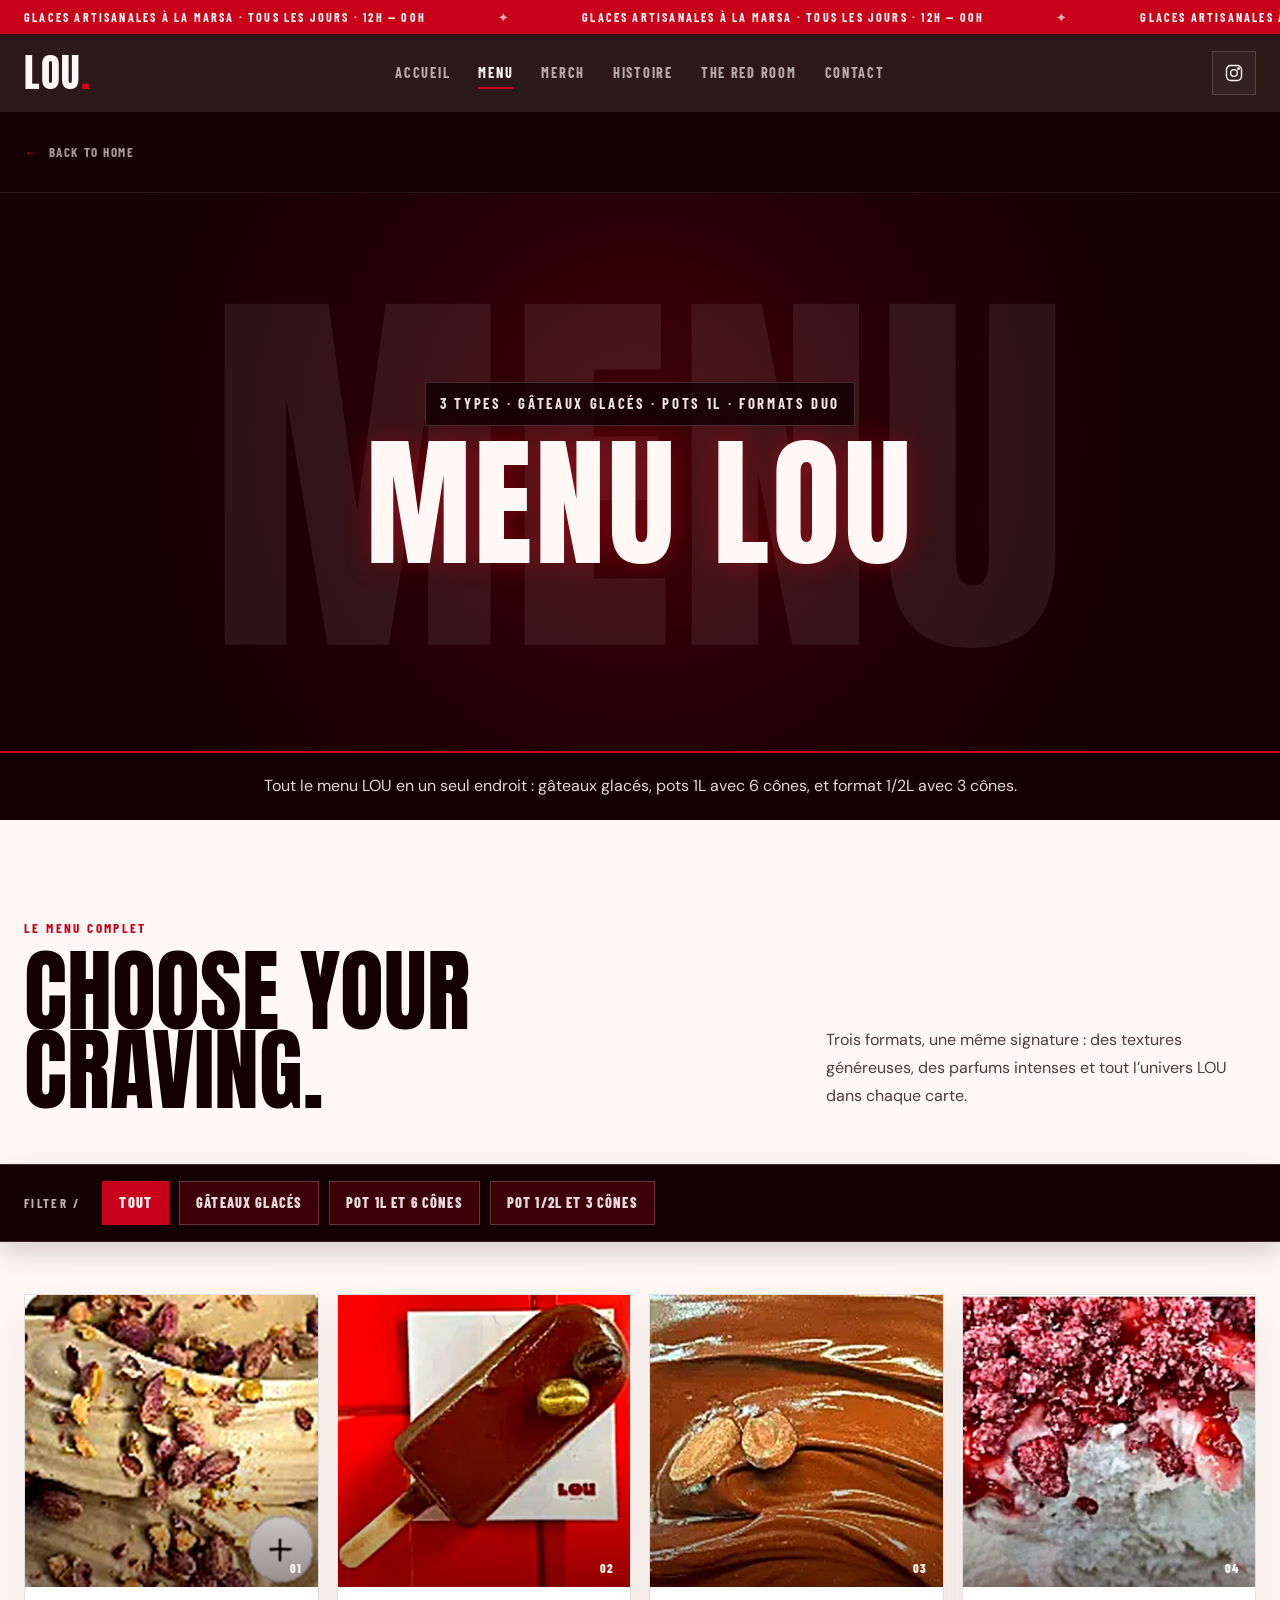
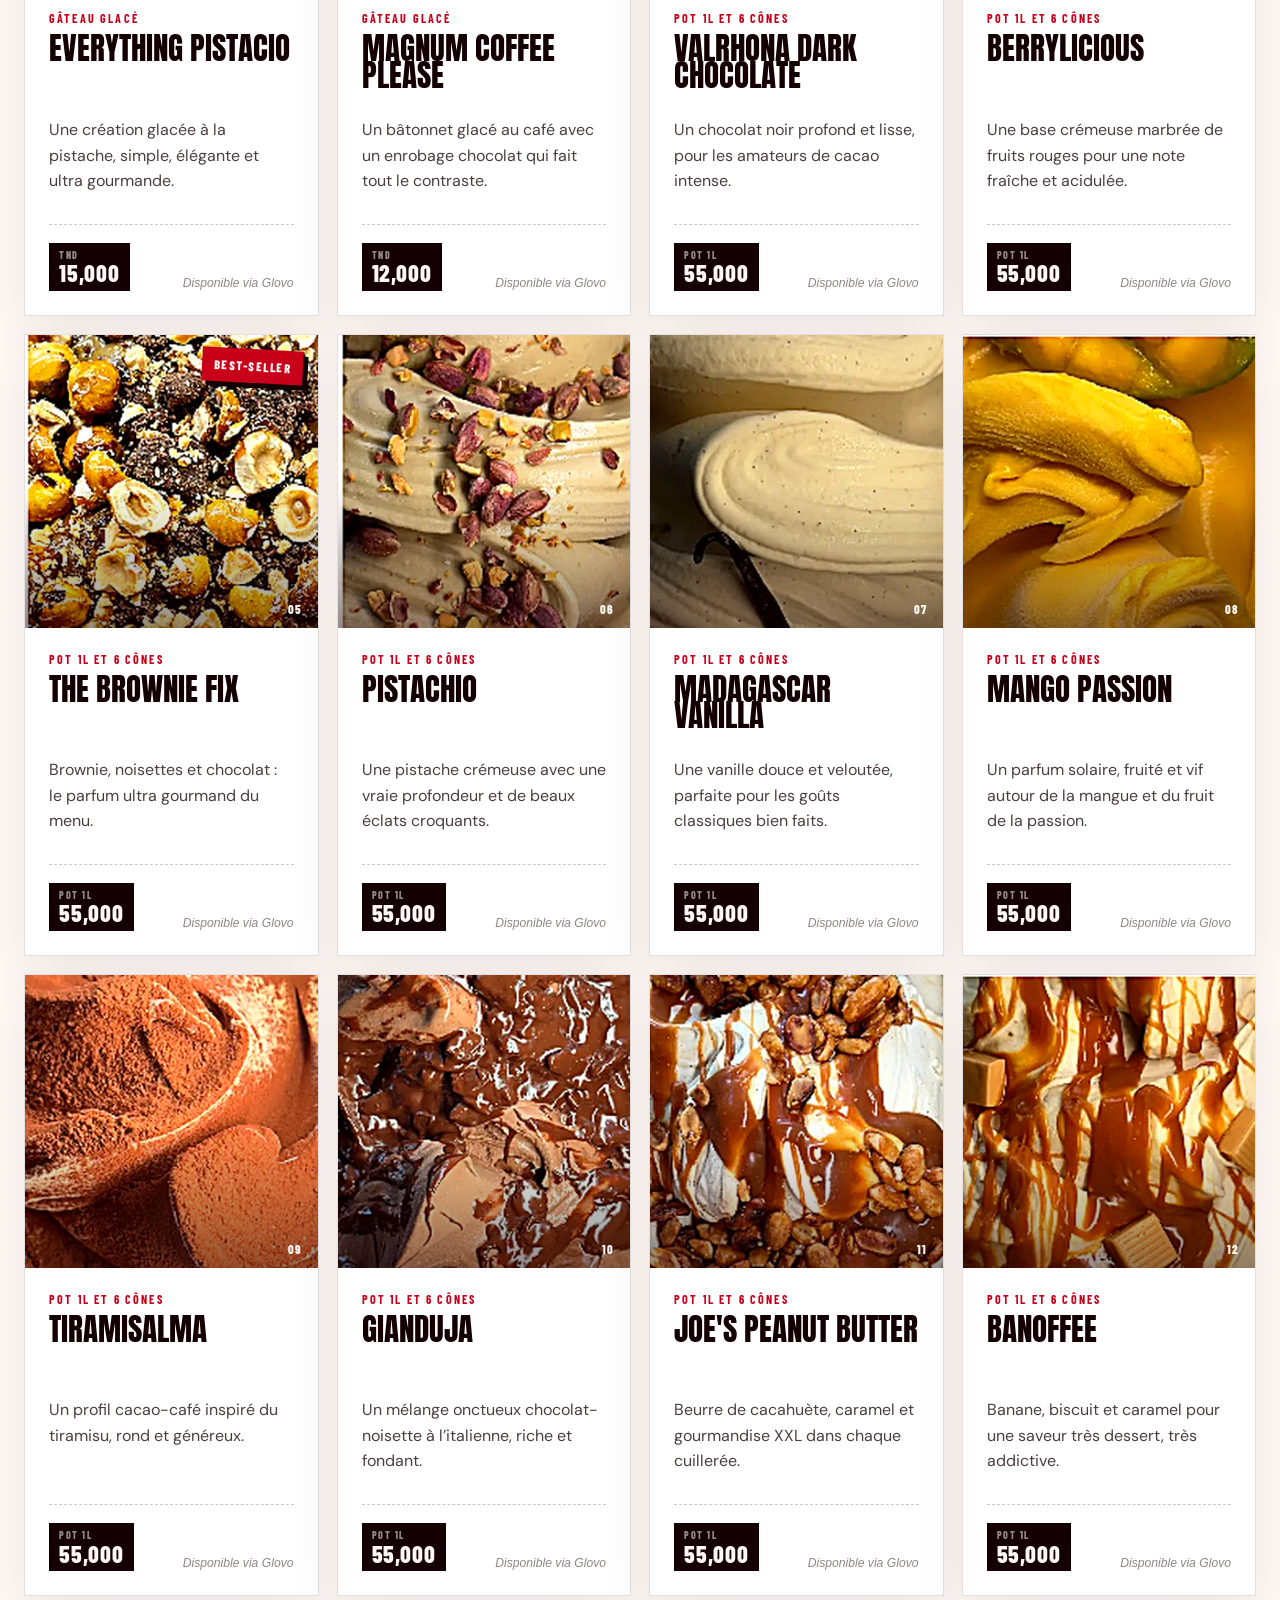
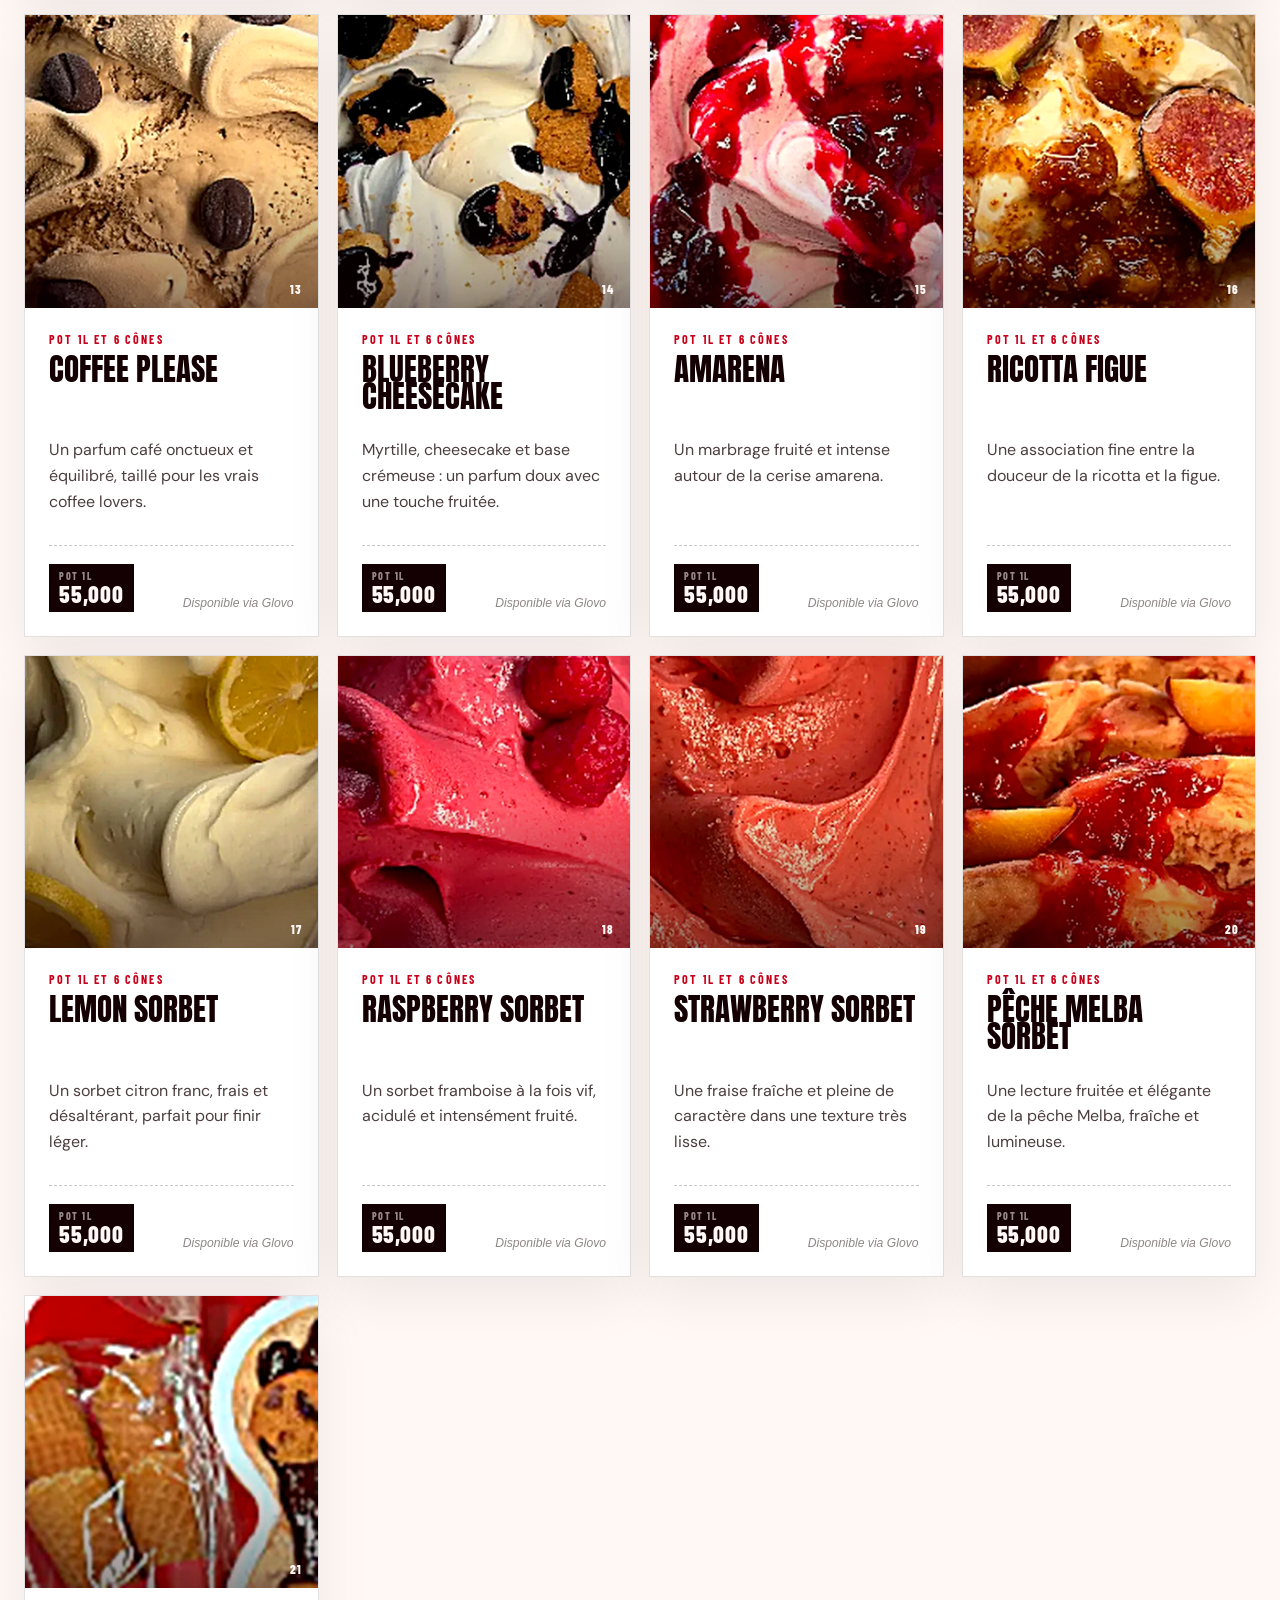
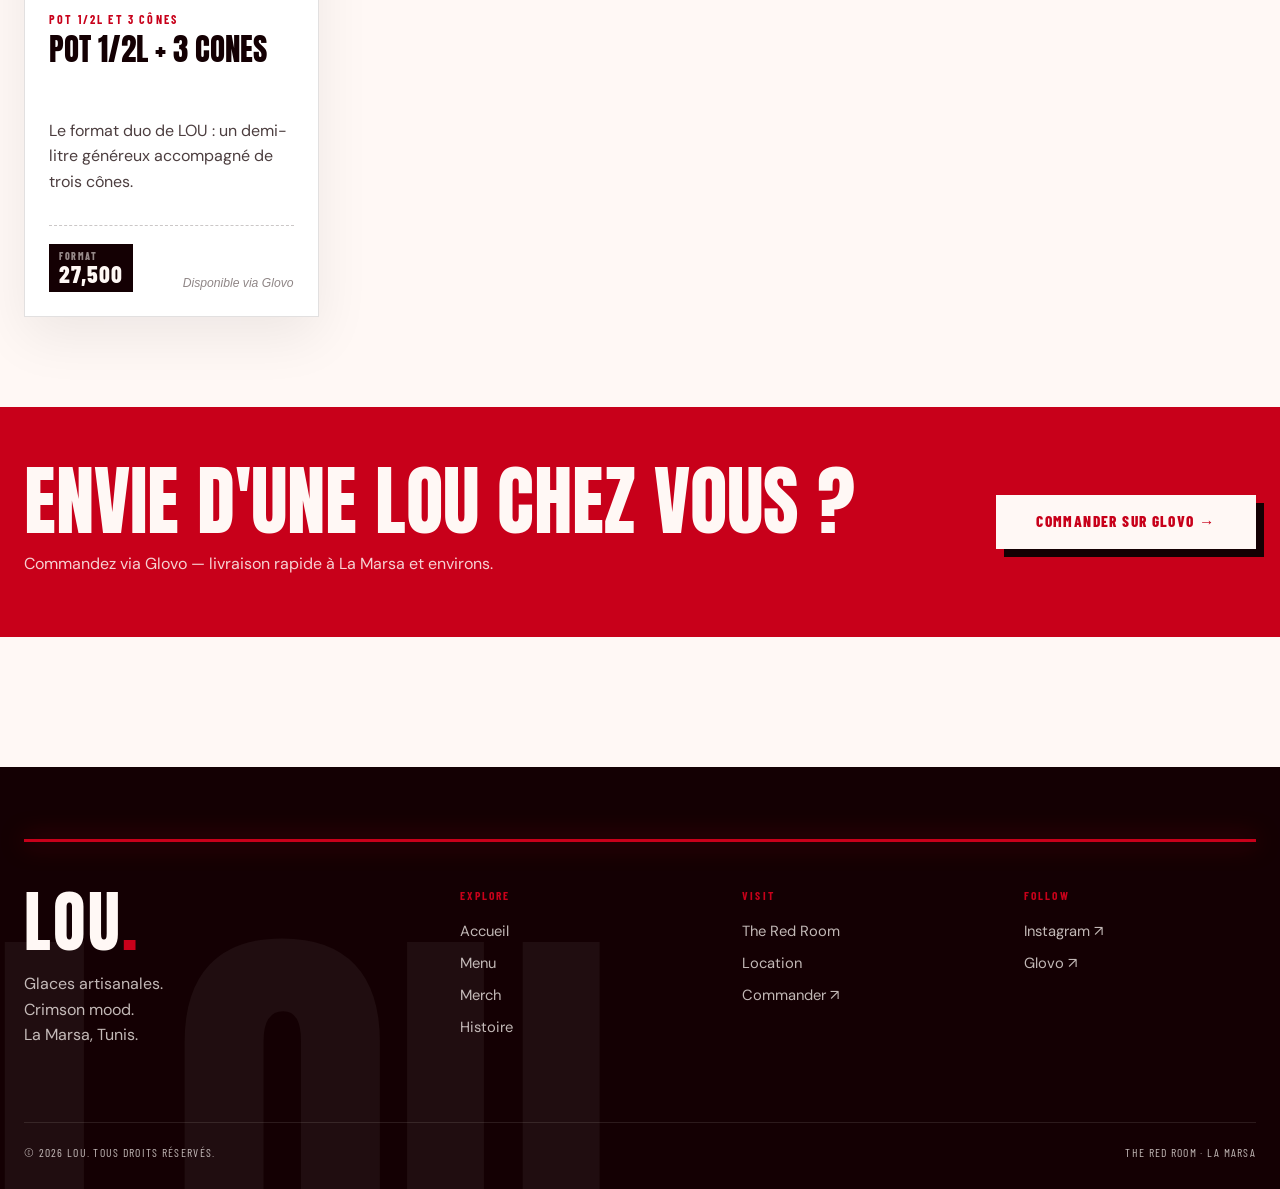
==== commit bf2a236d: "Add files via upload" ====
--- a/menu.html
+++ b/menu.html
@@ -3,7 +3,7 @@
 <html lang="fr">
 <head>
 <meta charset="utf-8"/>
-<meta content="width=device-width, initial-scale=1.0" name="viewport"/>
+<meta content="width=device-width, initial-scale=1.0" name="viewport"/><!-- MOBILE FIX: prime the split transition before first paint to avoid a flash --><script>try{if(sessionStorage.getItem('split-entering')==='true')document.documentElement.classList.add('split-entry-pending')}catch(e){}</script>
 <meta content="Découvrez le menu complet de LOU : gâteaux glacés, pots 1L et 6 cônes, et formats 1/2L à La Marsa." name="description"/>
 <meta content="#140003" name="theme-color"/>
 <title>Menu — LOU La Marsa</title>
@@ -15,17 +15,17 @@
 <script defer="" src="script.js"></script>
 </head>
 <body class="page-menu">
-<div id="split-overlay" aria-hidden="true">
+<!-- MOBILE FIX: GPU-accelerated split overlay; mobile timing is reduced in transitions.js --><div aria-hidden="true" id="split-overlay">
 <div class="split-top"></div>
 <div class="split-bottom"></div>
 <div class="split-logo">LOU<span>.</span></div>
 </div>
-<div class="announcement"><div class="announcement-track"><span>GLACES ARTISANALES À LA MARSA · TOUS LES JOURS · 12H — 00H</span><span aria-hidden="true">GLACES ARTISANALES À LA MARSA · TOUS LES JOURS · 12H — 00H</span><span aria-hidden="true">GLACES ARTISANALES À LA MARSA · TOUS LES JOURS · 12H — 00H</span></div></div>
+<!-- MOBILE FIX: compact announcement copy prevents wrapping on narrow screens --><div aria-label="Informations pratiques" class="announcement"><div class="announcement-track"><span class="announcement-desktop">GLACES ARTISANALES À LA MARSA · TOUS LES JOURS · 12H — 00H</span><span aria-hidden="true" class="announcement-desktop">GLACES ARTISANALES À LA MARSA · TOUS LES JOURS · 12H — 00H</span><span aria-hidden="true" class="announcement-desktop">GLACES ARTISANALES À LA MARSA · TOUS LES JOURS · 12H — 00H</span><span class="announcement-mobile">LOU LA MARSA · 7J/7 · 12H—00H</span></div></div>
 <header class="site-header" id="siteHeader">
 <a aria-label="Accueil LOU" class="brand" href="index.html">LOU<span>.</span></a>
 <nav aria-label="Navigation principale" class="desktop-nav"><a data-nav="home" href="index.html">Accueil</a><a data-nav="menu" href="menu.html">Menu</a><a data-nav="merch" href="merch.html">Merch</a><a href="index.html#histoire">Histoire</a><a href="index.html#red-room">The Red Room</a><a href="index.html#location">Contact</a></nav>
 <div class="header-actions"><a aria-label="Instagram LOU" class="icon-link" href="https://www.instagram.com/loucreate__/" rel="noopener" target="_blank"><svg aria-hidden="true" viewbox="0 0 24 24"><rect height="18" rx="5" width="18" x="3" y="3"></rect><circle cx="12" cy="12" r="4"></circle><circle cx="17.5" cy="6.5" r="1"></circle></svg></a><button aria-controls="mobileMenu" aria-expanded="false" aria-label="Ouvrir le menu" class="menu-toggle" id="menuToggle" type="button"><span></span><span></span></button></div>
-<nav aria-label="Navigation mobile" class="mobile-menu" id="mobileMenu"><a data-nav="home" href="index.html">Accueil</a><a data-nav="menu" href="menu.html">Menu</a><a data-nav="merch" href="merch.html">Merch</a><a href="index.html#histoire">Histoire</a><a href="index.html#red-room">The Red Room</a><a href="index.html#location">Contact</a><a class="mobile-menu-cta" href="https://glovoapp.com/fr/tn/tunis/stores/lou-tis" rel="noopener" target="_blank">Commander sur Glovo ↗</a></nav>
+<!-- MOBILE FIX: full-screen mobile navigation; state managed in script.js --><nav aria-hidden="true" aria-label="Navigation mobile" class="mobile-menu" id="mobileMenu"><a data-nav="home" href="index.html">Accueil</a><a data-nav="menu" href="menu.html">Menu</a><a data-nav="merch" href="merch.html">Merch</a><a href="index.html#histoire">Histoire</a><a href="index.html#red-room">The Red Room</a><a href="index.html#location">Contact</a><a class="mobile-menu-cta" href="https://glovoapp.com/fr/tn/tunis/stores/lou-tis" rel="noopener" target="_blank">Commander sur Glovo ↗</a></nav>
 </header>
 <main>
 <div class="breadcrumb-wrap"><a class="breadcrumb" href="index.html"><span>←</span> Back to Home</a></div>
@@ -173,7 +173,6 @@
 <div aria-hidden="true" class="menu-card-detail"><span class="utility-label">DÉTAIL</span><p>Format duo · 1/2 litre · 3 cônes.</p><button aria-label="Fermer le détail" class="menu-details-toggle" type="button">×</button></div><button aria-label="Voir le détail de Pot 1/2L + 3 Cones" class="menu-card-hit" type="button"></button>
 </article>
 </div>
-
 <section aria-labelledby="glovo-menu-title" class="glovo-menu-cta">
 <div class="glovo-menu-cta-inner container">
 <div class="glovo-menu-cta-copy">
@@ -183,11 +182,9 @@
 <a class="button glovo-menu-button" href="https://glovoapp.com/fr/tn/tunis/stores/lou-tis" rel="noopener" target="_blank">COMMANDER SUR GLOVO →</a>
 </div>
 </section>
-
 </section>
 </main>
 <footer class="site-footer"><div aria-hidden="true" class="footer-watermark">LOU</div><div class="footer-topline"></div><div class="footer-grid container"><div class="footer-intro"><a class="footer-brand" href="index.html">LOU<span>.</span></a><p>Glaces artisanales.<br/>Crimson mood.<br/>La Marsa, Tunis.</p></div><div class="footer-column"><span>EXPLORE</span><a href="index.html">Accueil</a><a href="menu.html">Menu</a><a href="merch.html">Merch</a><a href="index.html#histoire">Histoire</a></div><div class="footer-column"><span>VISIT</span><a href="index.html#red-room">The Red Room</a><a href="index.html#location">Location</a><a href="https://glovoapp.com/fr/tn/tunis/stores/lou-tis" rel="noopener" target="_blank">Commander ↗</a></div><div class="footer-column"><span>FOLLOW</span><a href="https://www.instagram.com/loucreate__/" rel="noopener" target="_blank">Instagram ↗</a><a href="https://glovoapp.com/fr/tn/tunis/stores/lou-tis" rel="noopener" target="_blank">Glovo ↗</a></div></div><div class="footer-bottom container"><span>© 2026 LOU. Tous droits réservés.</span><span>THE RED ROOM · LA MARSA</span></div></footer>
-
-<script src="transitions.js" defer></script>
-</body>
+<script defer="" src="transitions.js"></script>
+<!-- MOBILE FIX: responsive layout, touch targets, overflow and image loading audited for 320–768px --></body>
 </html>
--- a/style.css
+++ b/style.css
@@ -512,7 +512,6 @@
 .merch-drop-copy { display: grid; grid-template-columns: 1fr auto; gap: 18px; align-items: end; padding: 22px 0 14px; border-bottom: 1px solid rgba(255,248,245,.14); }
 .merch-drop-copy > div > p:last-child { max-width: 520px; margin: 9px 0 0; color: rgba(255,248,245,.62); line-height: 1.65; }
 .merch-drop-copy .utility-label { margin: 0; color: rgba(255,248,245,.42); font-size: .74rem; }
-.merch-drop-copy 
 .instagram-order-cta { margin-top: 110px; padding: clamp(42px,7vw,90px); text-align: center; background: var(--red); }
 .instagram-order-cta .utility-label { color: rgba(255,248,245,.66); }
 .instagram-order-cta h2 { margin: 18px 0; font-family: var(--display); font-size: clamp(4rem,8vw,8rem); font-weight: 400; line-height: .85; text-transform: uppercase; }
@@ -645,9 +644,6 @@
 }
 
 
-  to { opacity: 1; }
-}
-
 @media (max-width: 920px), (pointer: coarse) {
   html { scroll-behavior: auto; }
 .site-header,
@@ -1275,3 +1271,678 @@
     min-width: 0;
   }
 }
+
+
+/* ==========================================================
+   MOBILE FIX: FULL RESPONSIVE AUDIT — 320px TO 768px
+   These overrides preserve the desktop art direction while
+   preventing horizontal overflow, cramped controls and jank.
+   ========================================================== */
+
+/* MOBILE FIX: global overflow and intrinsic media safety. */
+html,
+body {
+  width: 100%;
+  max-width: 100%;
+  overflow-x: hidden;
+}
+
+@supports (overflow: clip) {
+  html,
+  body { overflow-x: clip; }
+}
+
+html.menu-open {
+  overflow: hidden;
+  overscroll-behavior: none;
+}
+
+body.menu-open {
+  position: fixed;
+  left: 0;
+  right: 0;
+  width: 100%;
+  overflow: hidden;
+  overscroll-behavior: none;
+}
+
+main,
+header,
+footer,
+section {
+  min-width: 0;
+  max-width: 100%;
+}
+
+img,
+picture,
+svg,
+video,
+iframe {
+  max-width: 100%;
+}
+
+img {
+  height: auto;
+}
+
+/* Elements with deliberate crop boxes retain their controlled height. */
+.hero-image-frame img,
+.hero-floating-card img,
+.preview-media img,
+.merch-editorial-media img,
+.real-photo img,
+.menu-catalog-media img,
+.merch-drop-media img {
+  height: 100%;
+}
+
+.announcement-mobile { display: none; }
+
+/* MOBILE FIX: prevent a flash before the split-wipe entry animation starts. */
+html.split-entry-pending #split-overlay {
+  visibility: visible;
+  pointer-events: all;
+}
+
+html.split-entry-pending .split-top,
+html.split-entry-pending .split-bottom {
+  transform: translateY(0);
+}
+
+html.split-entry-pending {
+  overflow: hidden;
+}
+
+/* MOBILE FIX: every important small control has a reliable touch target. */
+.filter-button,
+.breadcrumb,
+.text-link,
+.menu-details-toggle {
+  min-height: 44px;
+}
+
+.menu-details-toggle {
+  width: 48px;
+  height: 48px;
+}
+
+@media (max-width: 920px) {
+  :root {
+    --container: min(760px, calc(100% - 34px));
+    --header-h: 70px;
+  }
+
+  body {
+    min-width: 320px;
+    font-size: 16px;
+  }
+
+  a,
+  button {
+    touch-action: manipulation;
+    -webkit-tap-highlight-color: rgba(200, 0, 26, .18);
+  }
+
+  html.menu-open .announcement {
+    z-index: 900;
+  }
+
+  /* MOBILE FIX: header remains unclipped and the overlay truly covers the viewport. */
+  .site-header {
+    grid-template-columns: minmax(0, 1fr) auto;
+    gap: 12px;
+    min-height: var(--header-h);
+    padding: 10px 17px;
+  }
+
+  .brand,
+  .header-actions {
+    position: relative;
+    z-index: 1002;
+  }
+
+  .brand {
+    min-height: 44px;
+    display: inline-flex;
+    align-items: center;
+    font-size: clamp(2rem, 8vw, 2.35rem);
+  }
+
+  .header-actions {
+    flex: 0 0 auto;
+  }
+
+  .icon-link,
+  .menu-toggle {
+    flex: 0 0 44px;
+  }
+
+  .mobile-menu {
+    inset: 0;
+    z-index: 999;
+    min-height: 100vh;
+    min-height: 100dvh;
+    max-height: 100dvh;
+    padding: calc(var(--announcement-h) + var(--header-h) + 18px) 20px 24px;
+    overflow-y: auto;
+    overscroll-behavior: contain;
+    -webkit-overflow-scrolling: touch;
+    visibility: hidden;
+  }
+
+  .site-header.is-scrolled .mobile-menu {
+    padding-top: calc(var(--header-h) + 18px);
+  }
+
+  .mobile-menu.is-open {
+    visibility: visible;
+  }
+
+  .mobile-menu a {
+    min-height: 52px;
+    display: flex;
+    align-items: center;
+    padding: 11px 0;
+    font-size: clamp(1.75rem, 7.5vw, 2.2rem);
+    line-height: 1;
+  }
+
+  .mobile-menu .mobile-menu-cta {
+    min-height: 54px;
+    justify-content: center;
+    padding: 14px 18px;
+    font-size: 1rem;
+    line-height: 1.25;
+  }
+
+  /* MOBILE FIX: center hero only; decorative side cards cannot overlap or overflow. */
+  .hero-inner {
+    grid-template-columns: minmax(0, 1fr);
+    gap: 42px;
+    padding: 54px 0 72px;
+  }
+
+  .hero-copy,
+  .hero-visual {
+    min-width: 0;
+    max-width: 100%;
+  }
+
+  .hero-logo {
+    max-width: 100%;
+    font-size: clamp(6.2rem, 31vw, 10rem);
+    overflow-wrap: normal;
+  }
+
+  .hero-tagline {
+    font-size: clamp(2.2rem, 9vw, 3.6rem);
+  }
+
+  .hero-description,
+  .heading-copy,
+  .catalog-intro > p,
+  .story-copy p,
+  .red-room-copy > p:not(.eyebrow),
+  .location-list strong,
+  .menu-catalog-copy > p:not(.menu-card-kicker),
+  .merch-drop-copy > div > p:last-child,
+  .instagram-order-cta p,
+  .glovo-menu-cta-copy p,
+  .footer-intro p,
+  .footer-column a {
+    font-size: 1rem;
+  }
+
+  .hero-floating-card {
+    display: none;
+  }
+
+  .hero-visual {
+    min-height: 0;
+    height: clamp(360px, 92vw, 560px);
+  }
+
+  .hero-image-frame {
+    inset: 0;
+    transform: none;
+  }
+
+  .hero-image-caption {
+    left: 18px;
+    right: 18px;
+    bottom: 18px;
+  }
+
+  .hero-image-caption strong {
+    font-size: clamp(1.25rem, 5vw, 1.65rem);
+  }
+
+  /* MOBILE FIX: compact but readable utility typography. */
+  .eyebrow,
+  .utility-label,
+  .hero-meta,
+  .hero-image-index,
+  .hero-image-caption span,
+  .menu-card-kicker,
+  .filter-label,
+  .page-hero-kicker,
+  .story-poster-label,
+  .red-room-index,
+  .footer-column > span,
+  .footer-bottom,
+  .merch-editorial-info span,
+  .merch-drop-copy .utility-label,
+  .drop-number,
+  .card-number,
+  .availability-note,
+  .real-photo-caption,
+  .limited-ribbon,
+  .breadcrumb {
+    font-size: .875rem;
+  }
+
+  .availability-note {
+    max-width: 180px;
+    line-height: 1.45;
+  }
+
+  /* MOBILE FIX: filters swipe horizontally without widening the page. */
+  .filter-bar-wrap {
+    max-width: 100%;
+    overflow: hidden;
+  }
+
+  .filter-bar {
+    width: 100%;
+    min-height: 68px;
+    gap: 8px;
+    padding: 10px 17px;
+    overflow-x: auto;
+    overflow-y: hidden;
+    overscroll-behavior-x: contain;
+    scroll-snap-type: x proximity;
+    -webkit-overflow-scrolling: touch;
+  }
+
+  .filter-button {
+    min-height: 44px;
+    padding: 10px 15px;
+    scroll-snap-align: start;
+    font-size: .875rem;
+  }
+
+  /* MOBILE FIX: tablet grids never exceed two columns. */
+  .page-menu .menu-catalog-grid {
+    grid-template-columns: repeat(2, minmax(0, 1fr));
+    gap: 18px;
+  }
+
+  .menu-catalog-card,
+  .merch-drop-card,
+  .preview-card,
+  .merch-editorial-card {
+    min-width: 0;
+    max-width: 100%;
+  }
+
+  .menu-catalog-copy {
+    padding: 22px;
+  }
+
+  .menu-catalog-copy h3 {
+    font-size: clamp(2rem, 6.8vw, 3.2rem);
+    overflow-wrap: anywhere;
+  }
+
+  .menu-card-detail {
+    padding: 28px 24px;
+  }
+
+  .menu-card-detail p {
+    max-width: calc(100% - 34px);
+    font-size: 1rem;
+  }
+
+  .merch-catalog-grid {
+    grid-template-columns: minmax(0, 1fr);
+    gap: 42px;
+  }
+
+  .merch-drop-media,
+  .merch-editorial-media,
+  .menu-catalog-media,
+  .preview-media {
+    width: 100%;
+  }
+
+  .merch-drop-media h2 {
+    max-width: calc(100% - 32px);
+    font-size: clamp(3.6rem, 12vw, 6.5rem);
+    overflow-wrap: anywhere;
+  }
+
+  .merch-drop-copy {
+    gap: 14px;
+  }
+
+  .instagram-order-cta {
+    width: var(--container);
+    margin-inline: auto;
+  }
+
+  /* MOBILE FIX: oversized decorative words are clipped by their own sections. */
+  .page-hero,
+  .story-section,
+  .site-footer {
+    overflow: hidden;
+  }
+
+  .page-hero-watermark,
+  .footer-watermark,
+  .story-number {
+    max-width: none;
+    pointer-events: none;
+  }
+
+  /* MOBILE FIX: footer links are comfortably tappable. */
+  .footer-column {
+    gap: 4px;
+  }
+
+  .footer-column a,
+  .footer-brand,
+  .breadcrumb,
+  .text-link {
+    min-height: 44px;
+    display: inline-flex;
+    align-items: center;
+  }
+
+  .footer-bottom {
+    line-height: 1.55;
+  }
+
+  /* MOBILE FIX: expensive hover transforms are removed on touch devices. */
+  .preview-card:hover,
+  .menu-catalog-card:hover,
+  .merch-drop-card:hover,
+  .merch-editorial-card:hover {
+    transform: none;
+  }
+}
+
+@media (max-width: 680px) {
+  :root {
+    --container: min(520px, calc(100% - 34px));
+  }
+
+  /* MOBILE FIX: concise announcement fits 320–480px without clipping. */
+  .announcement-track {
+    width: 100%;
+    min-width: 0;
+    justify-content: center;
+    gap: 0;
+    padding: 0 10px;
+    animation: none;
+  }
+
+  .announcement-desktop { display: none; }
+  .announcement-mobile {
+    display: block;
+    max-width: 100%;
+    font-size: .66rem;
+    line-height: 1;
+    letter-spacing: .075em;
+    white-space: nowrap;
+  }
+
+  .announcement-track span::after { display: none; }
+
+  .site-header {
+    padding-inline: 14px;
+  }
+
+  .hero-inner {
+    gap: 34px;
+    padding: 46px 0 64px;
+  }
+
+  .hero-logo {
+    font-size: clamp(5.8rem, 31vw, 8rem);
+  }
+
+  /* MOBILE FIX: primary CTAs stack and fill the available width. */
+  .hero-actions {
+    display: grid;
+    grid-template-columns: minmax(0, 1fr);
+    gap: 12px;
+  }
+
+  .hero-actions .button,
+  .location-actions .button,
+  .catalog-cta .button,
+  .section-cta .button,
+  .instagram-order-cta .button,
+  .glovo-menu-button {
+    width: 100%;
+    min-width: 0;
+  }
+
+  .hero-meta {
+    display: grid;
+    grid-template-columns: repeat(3, minmax(0, 1fr));
+    gap: 8px;
+  }
+
+  .hero-meta span {
+    min-width: 0;
+  }
+
+  .hero-meta b {
+    font-size: .92rem;
+  }
+
+  .hero-visual {
+    height: clamp(340px, 112vw, 430px);
+  }
+
+  .section-heading,
+  .catalog-intro,
+  .story-content,
+  .location-section,
+  .glovo-menu-cta-inner {
+    grid-template-columns: minmax(0, 1fr);
+  }
+
+  .section-heading h2,
+  .story-heading h2,
+  .catalog-intro h2 {
+    font-size: clamp(3.05rem, 15vw, 5rem);
+  }
+
+  .preview-section,
+  .story-section,
+  .catalog-section {
+    padding-block: 64px;
+  }
+
+  .preview-grid,
+  .merch-preview-grid,
+  .page-menu .menu-catalog-grid,
+  .merch-catalog-grid,
+  .footer-grid {
+    grid-template-columns: minmax(0, 1fr);
+  }
+
+  .preview-media {
+    aspect-ratio: 1.08;
+  }
+
+  .preview-card-copy,
+  .menu-catalog-copy {
+    padding: 20px;
+  }
+
+  .preview-card-bottom,
+  .menu-catalog-bottom {
+    gap: 12px;
+  }
+
+  .price-tag {
+    flex: 0 0 auto;
+  }
+
+  .availability-note {
+    max-width: 145px;
+    margin-left: 0;
+    text-align: right;
+  }
+
+  .page-menu .page-hero,
+  .page-merch .page-hero {
+    min-height: 390px;
+    padding-inline: 17px;
+  }
+
+  .page-menu .page-hero-content,
+  .page-merch .page-hero > p:last-child {
+    max-width: 100%;
+  }
+
+  .page-hero-watermark {
+    font-size: clamp(9rem, 52vw, 14rem);
+  }
+
+  .page-menu .page-hero-content h1 {
+    font-size: clamp(3.8rem, 20vw, 6rem);
+  }
+
+  .page-merch .page-hero::after {
+    font-size: clamp(4.5rem, 22vw, 7rem);
+  }
+
+  .page-hero-description-strip {
+    padding-inline: 17px;
+  }
+
+  .filter-bar {
+    padding-inline: 17px;
+  }
+
+  .menu-catalog-copy h3 {
+    min-height: auto;
+    font-size: clamp(2rem, 11vw, 3.35rem);
+  }
+
+  .menu-catalog-copy > p:not(.menu-card-kicker) {
+    min-height: auto;
+  }
+
+  .merch-drop-media h2 {
+    font-size: clamp(3.1rem, 16vw, 4.7rem);
+  }
+
+  .merch-drop-copy {
+    grid-template-columns: minmax(0, 1fr);
+  }
+
+  .instagram-order-cta {
+    padding: 42px 20px;
+  }
+
+  .instagram-order-cta h2 {
+    font-size: clamp(3rem, 15vw, 5rem);
+  }
+
+  .location-card {
+    padding: 58px 20px;
+  }
+
+  .location-list > div {
+    grid-template-columns: 82px minmax(0, 1fr);
+    gap: 14px;
+  }
+
+  .real-photos-heading {
+    width: var(--container);
+  }
+
+  .real-photo-grid {
+    width: 100%;
+    gap: 0;
+  }
+
+  .real-photo {
+    max-width: 100%;
+  }
+
+  .real-photo img {
+    width: 100%;
+    height: auto;
+  }
+
+  .footer-grid {
+    gap: 30px;
+  }
+
+  .footer-bottom {
+    gap: 12px;
+  }
+}
+
+@media (max-width: 360px) {
+  /* MOBILE FIX: final guardrail for very narrow 320–360px screens. */
+  :root { --container: calc(100% - 28px); }
+
+  .announcement-mobile {
+    font-size: .61rem;
+    letter-spacing: .05em;
+  }
+
+  .site-header {
+    padding-inline: 12px;
+  }
+
+  .brand {
+    font-size: 1.95rem;
+  }
+
+  .hero-logo {
+    font-size: clamp(5.3rem, 30vw, 6.5rem);
+  }
+
+  .hero-tagline {
+    font-size: 2rem;
+  }
+
+  .hero-meta {
+    grid-template-columns: 1fr;
+  }
+
+  .hero-meta span {
+    grid-template-columns: auto 1fr;
+    align-items: baseline;
+    gap: 10px;
+  }
+
+  .filter-bar {
+    padding-inline: 14px;
+  }
+
+  .menu-catalog-copy,
+  .preview-card-copy {
+    padding: 18px;
+  }
+
+  .menu-catalog-bottom,
+  .preview-card-bottom {
+    align-items: flex-start;
+    flex-direction: column;
+  }
+
+  .availability-note {
+    max-width: none;
+    text-align: left;
+  }
+}
